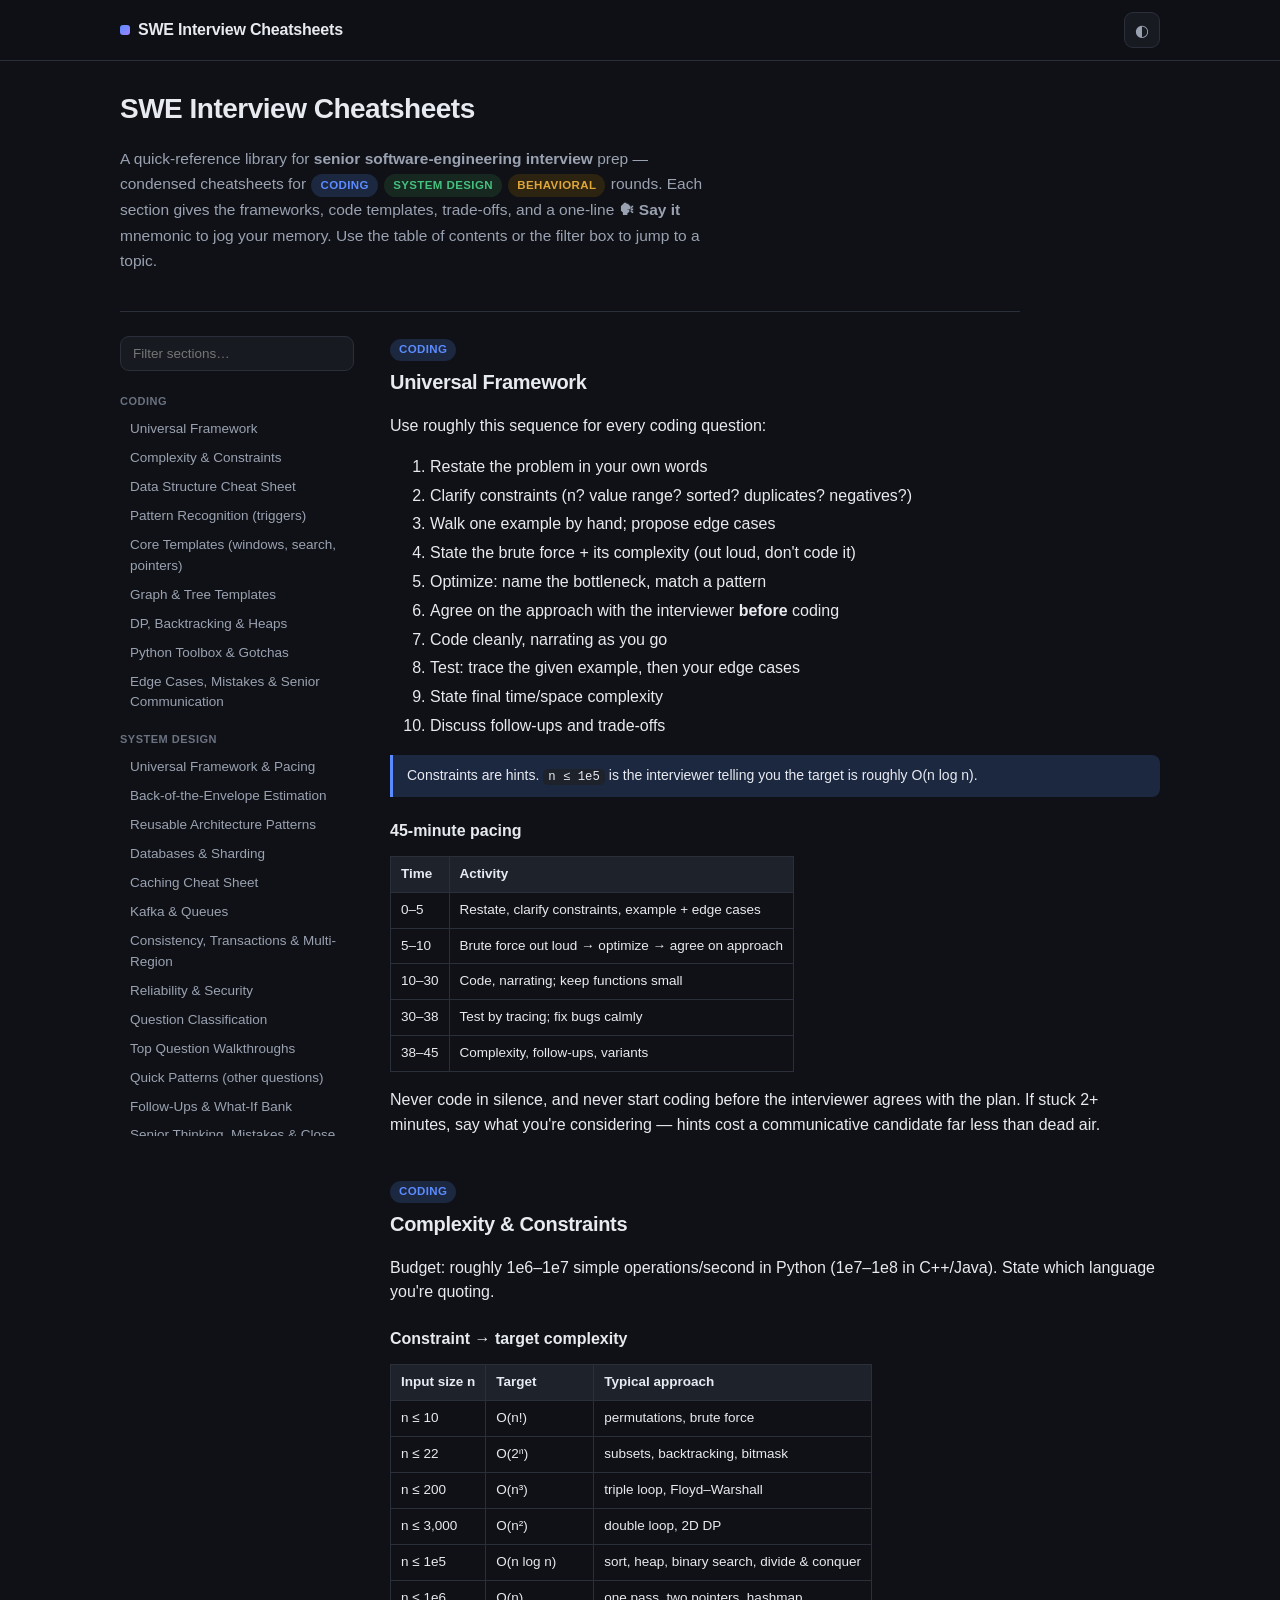
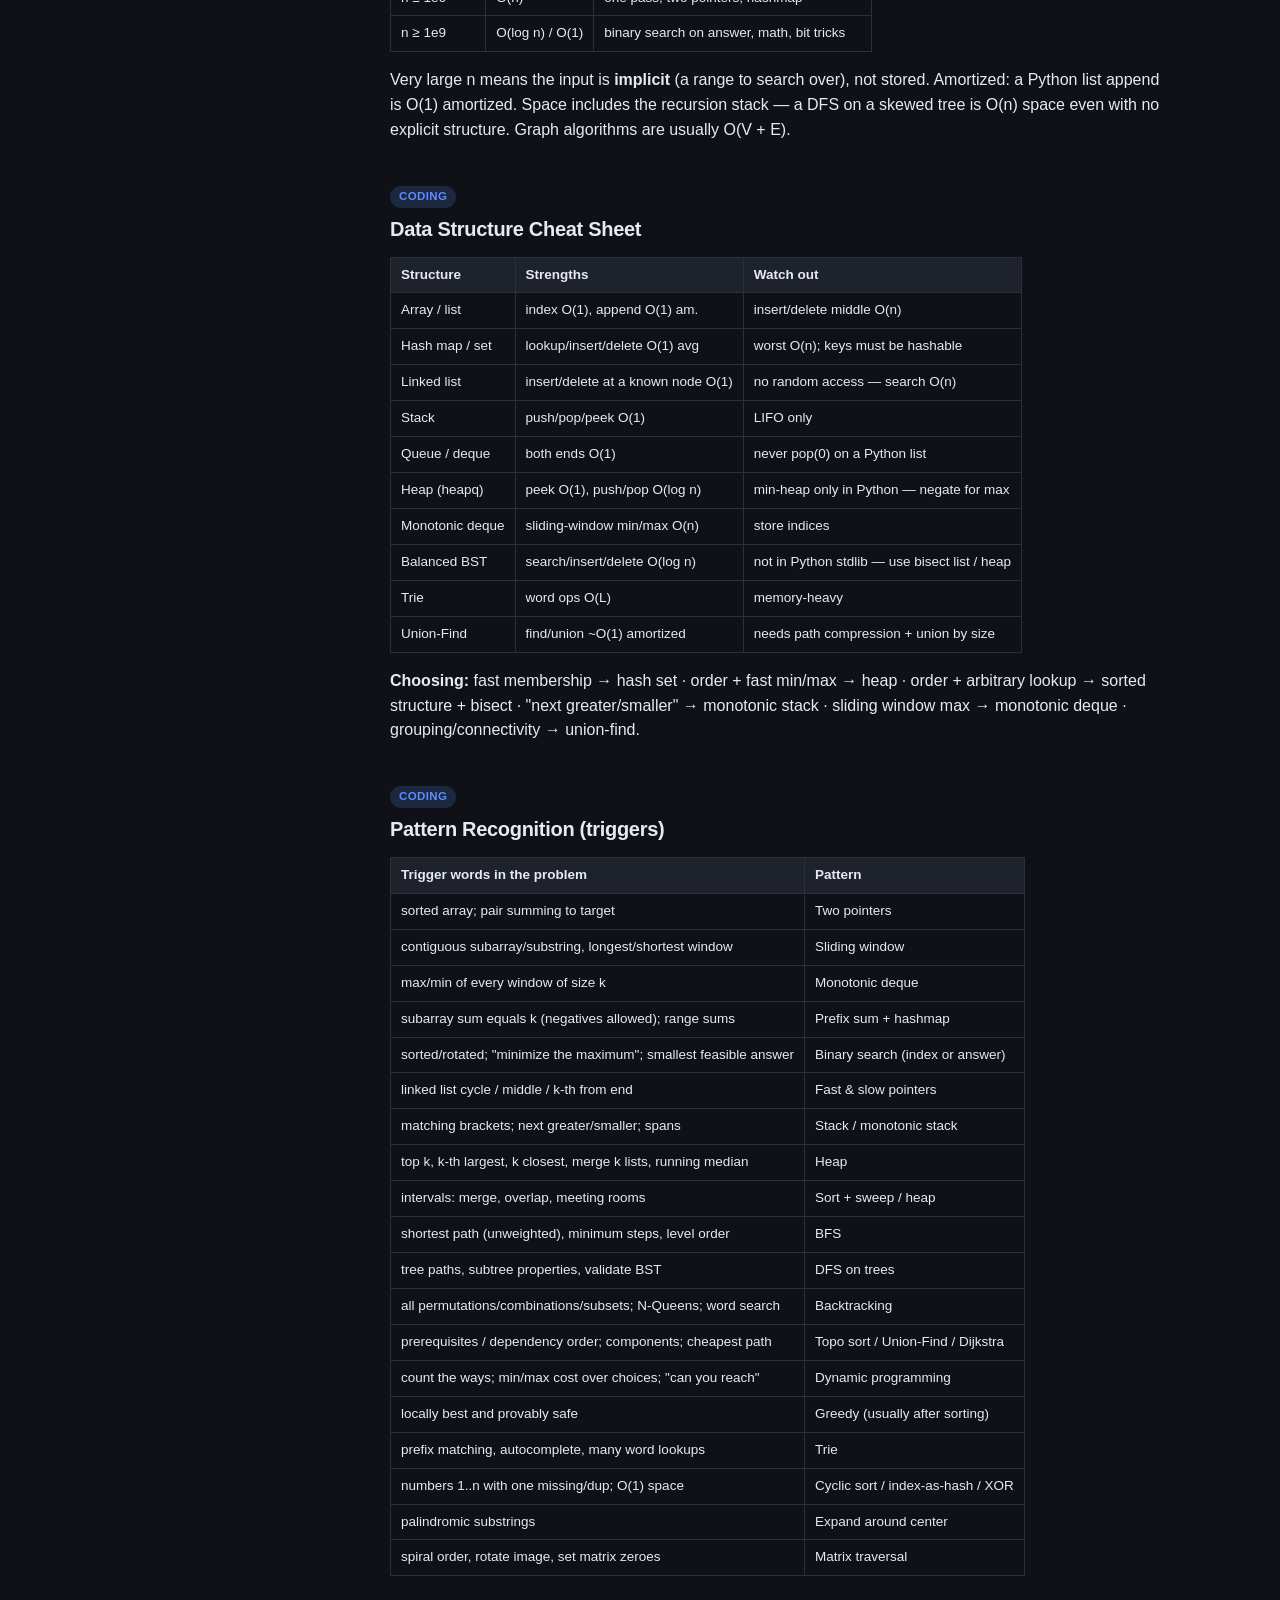
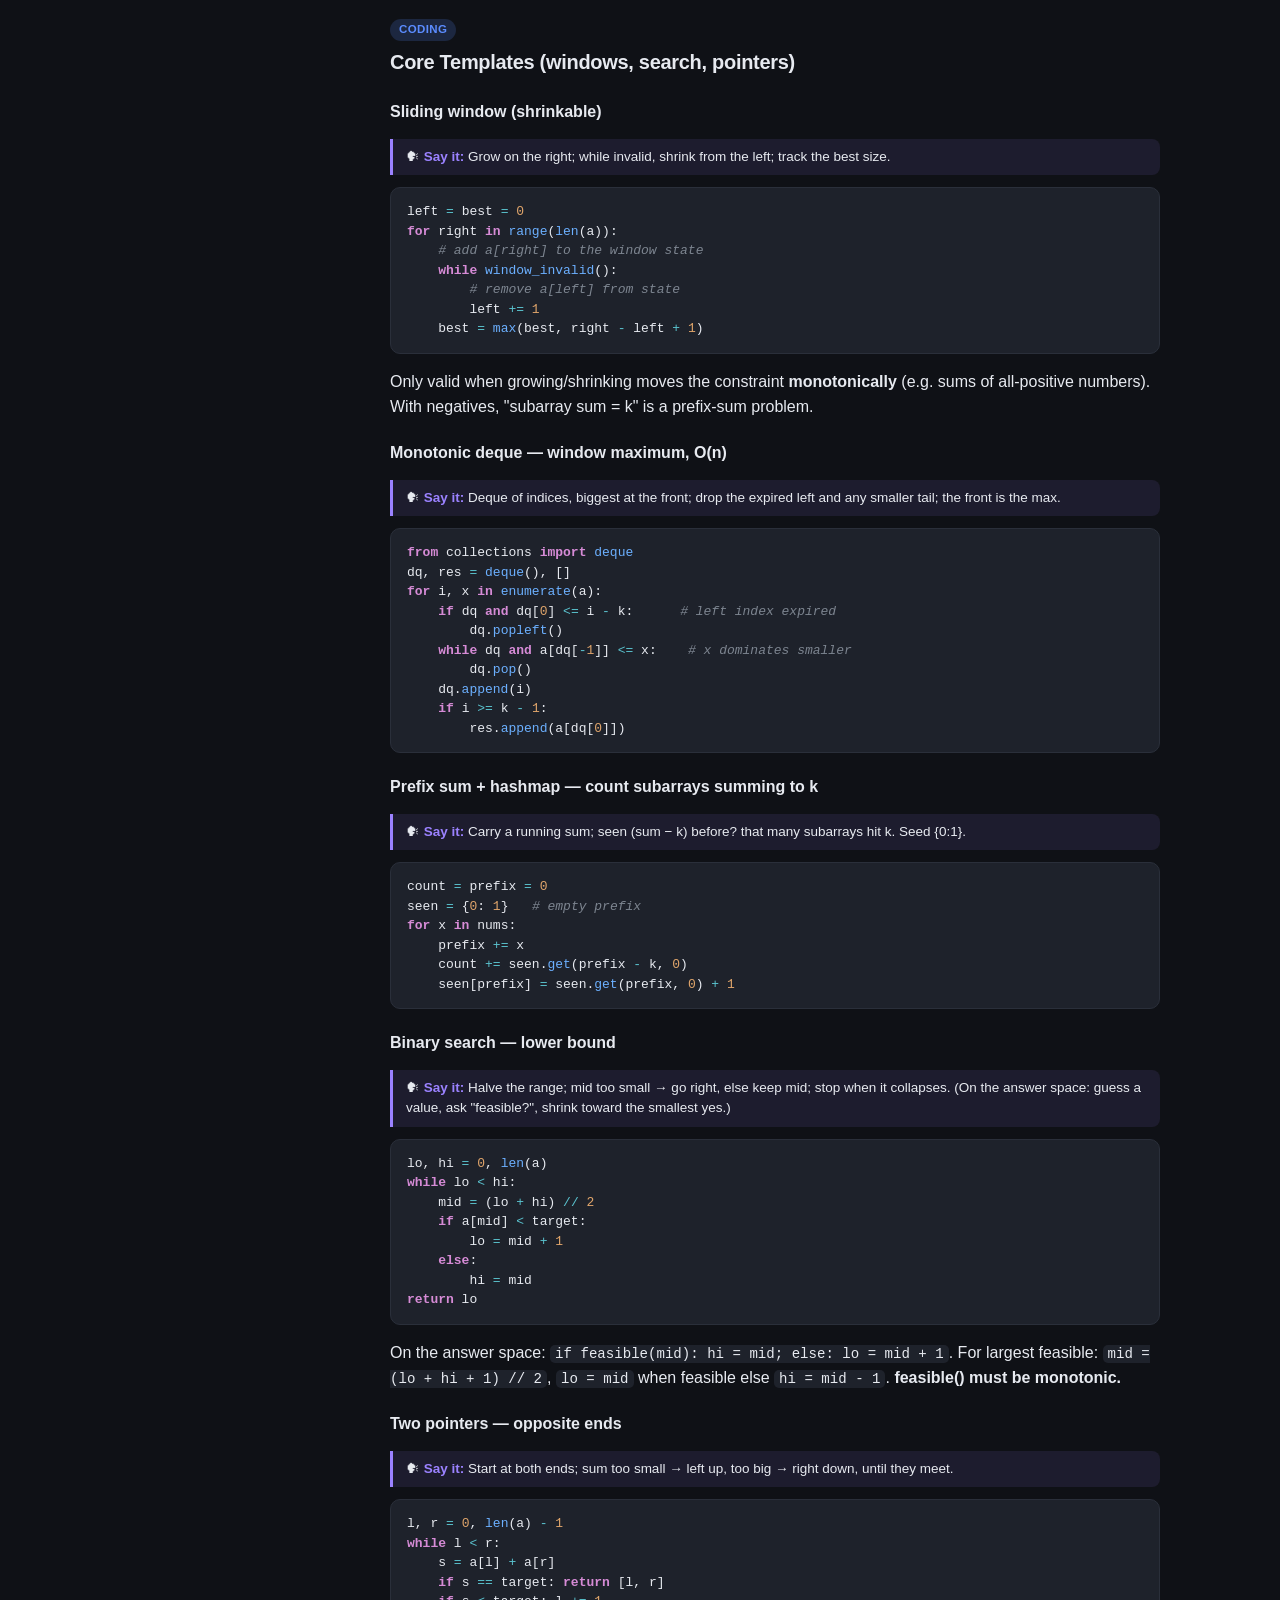
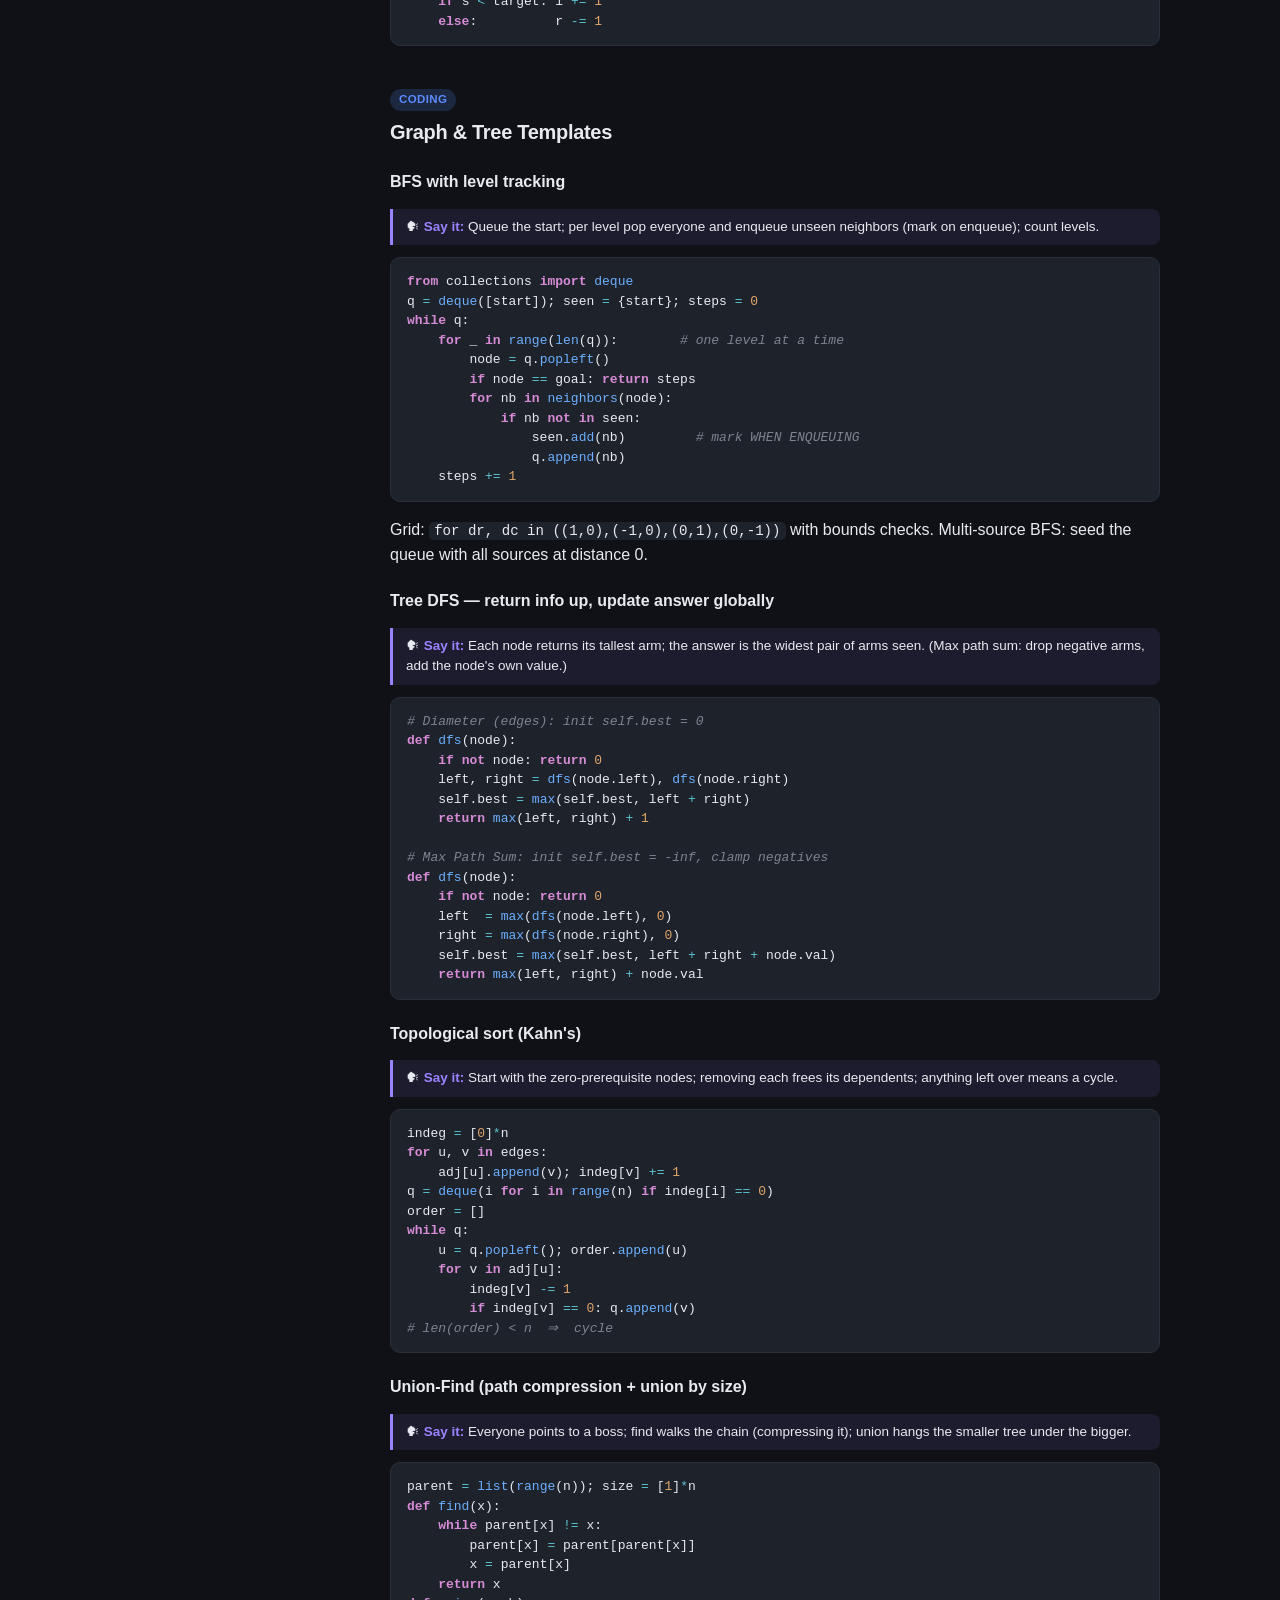
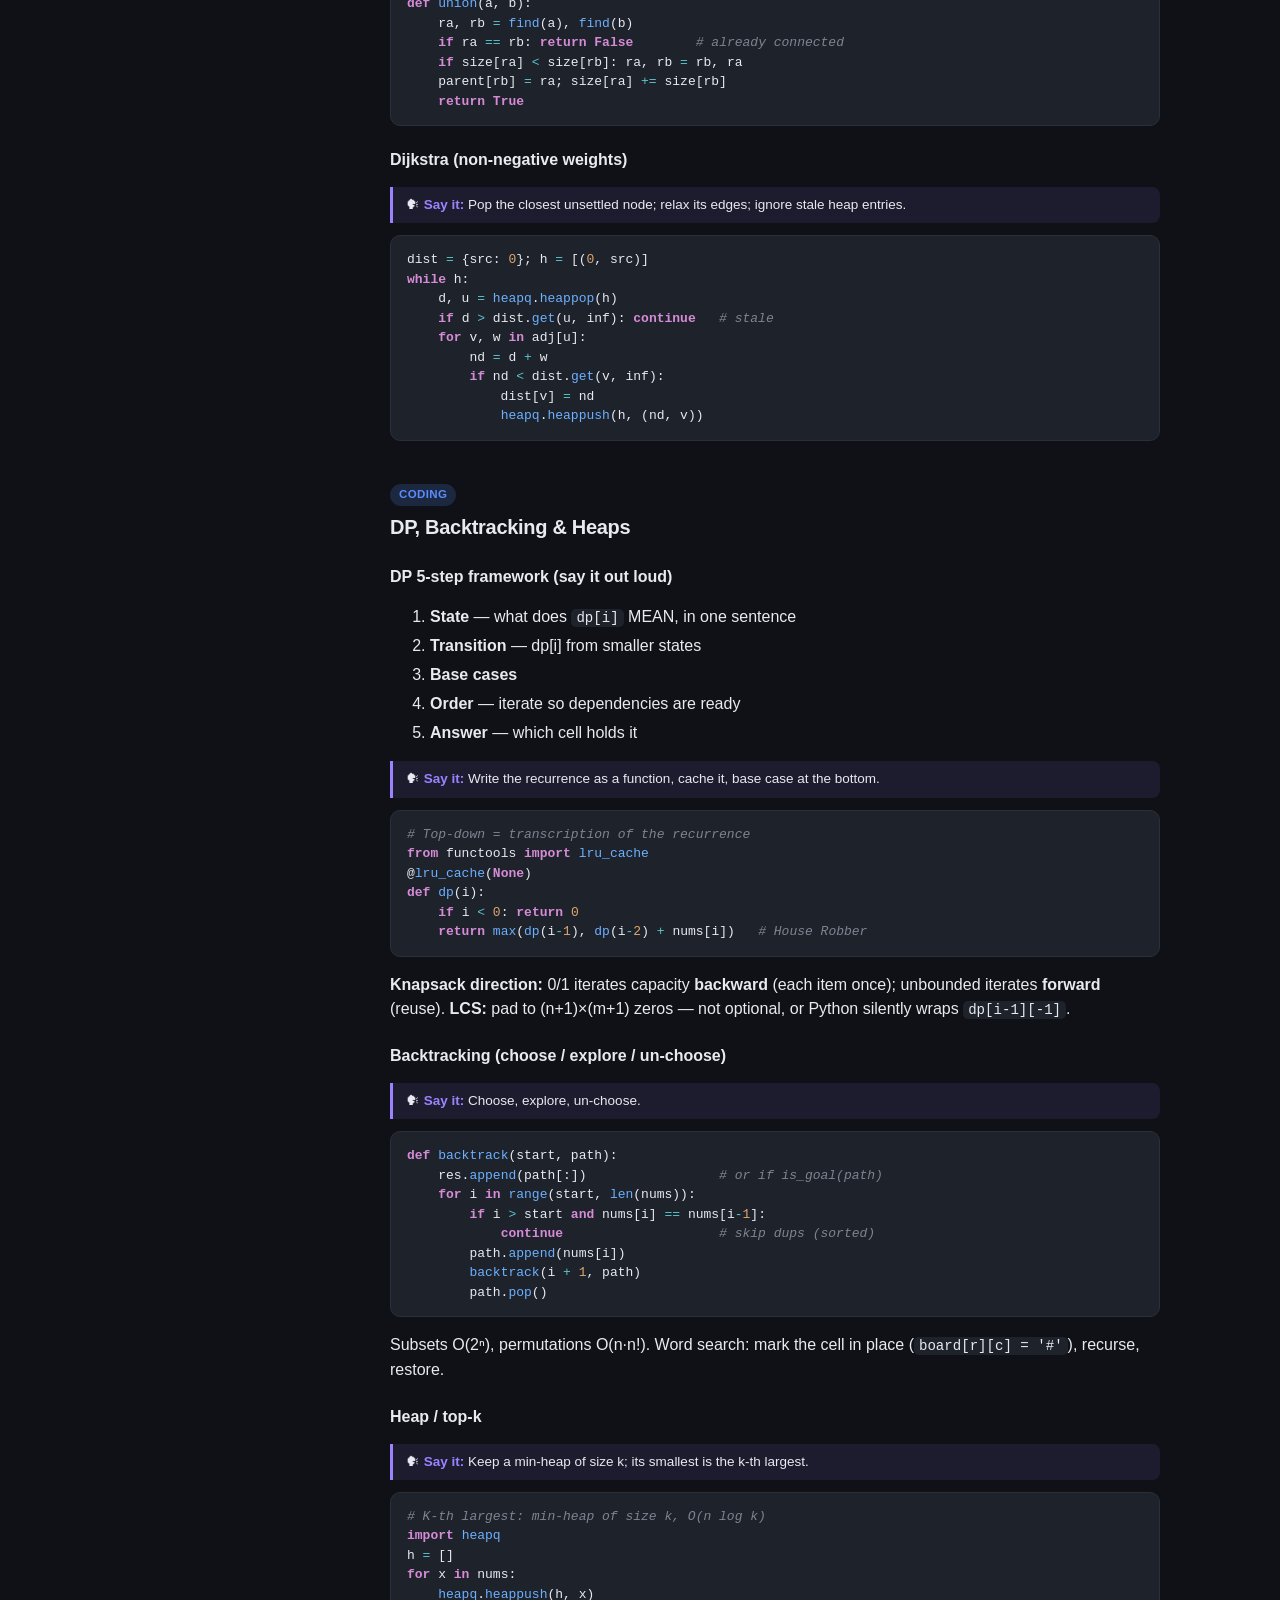
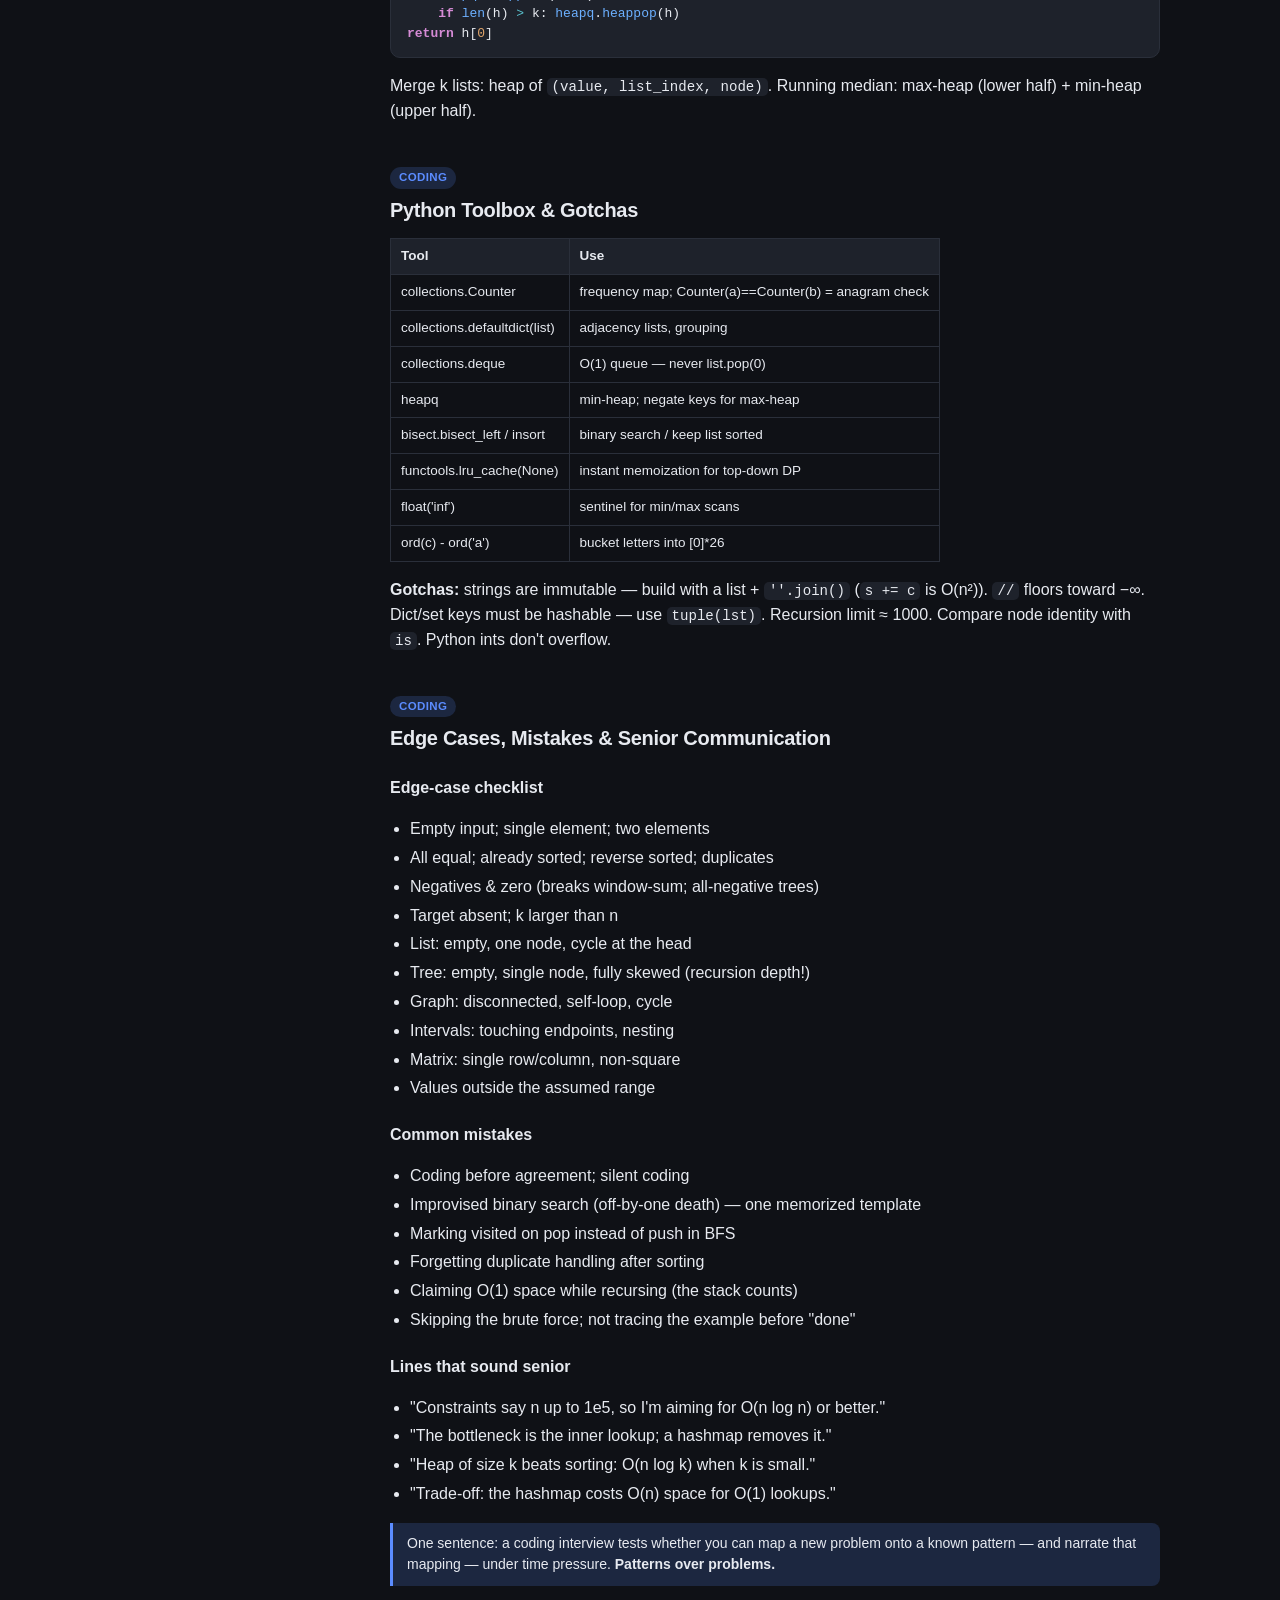
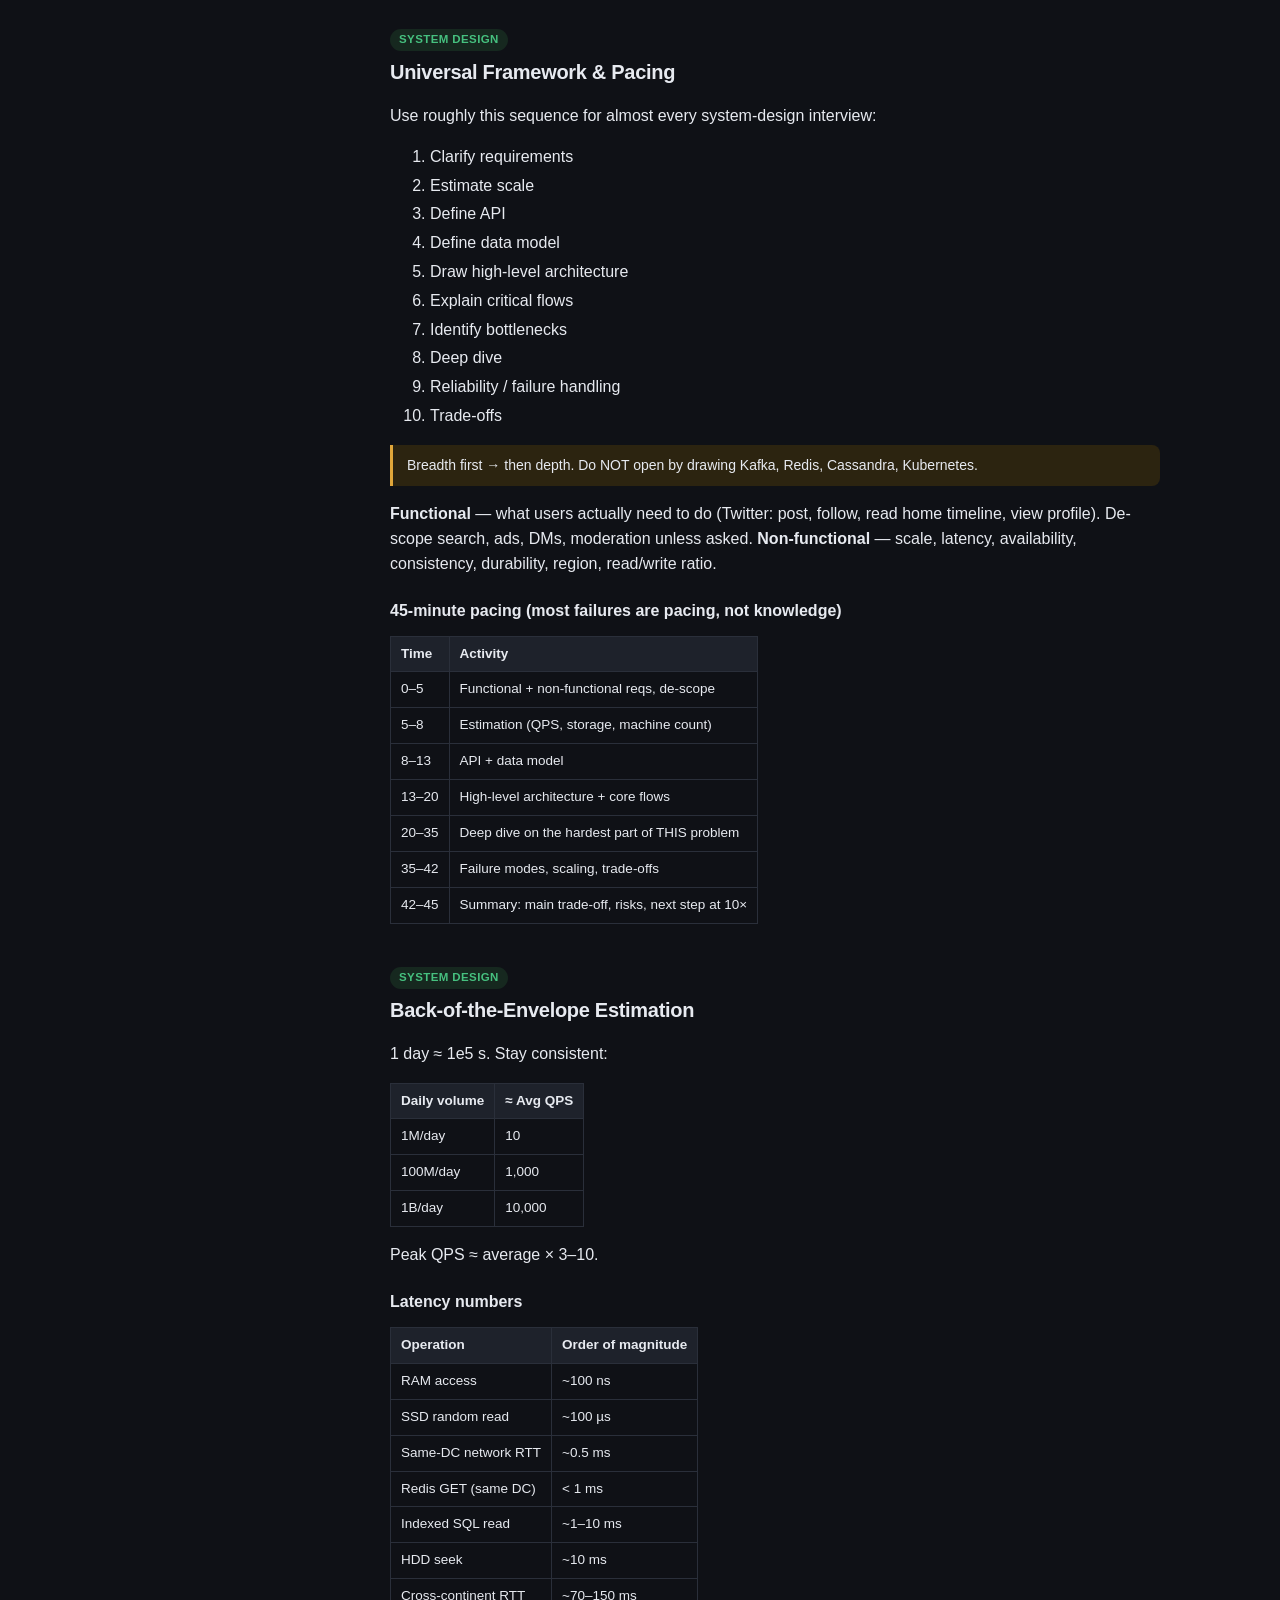
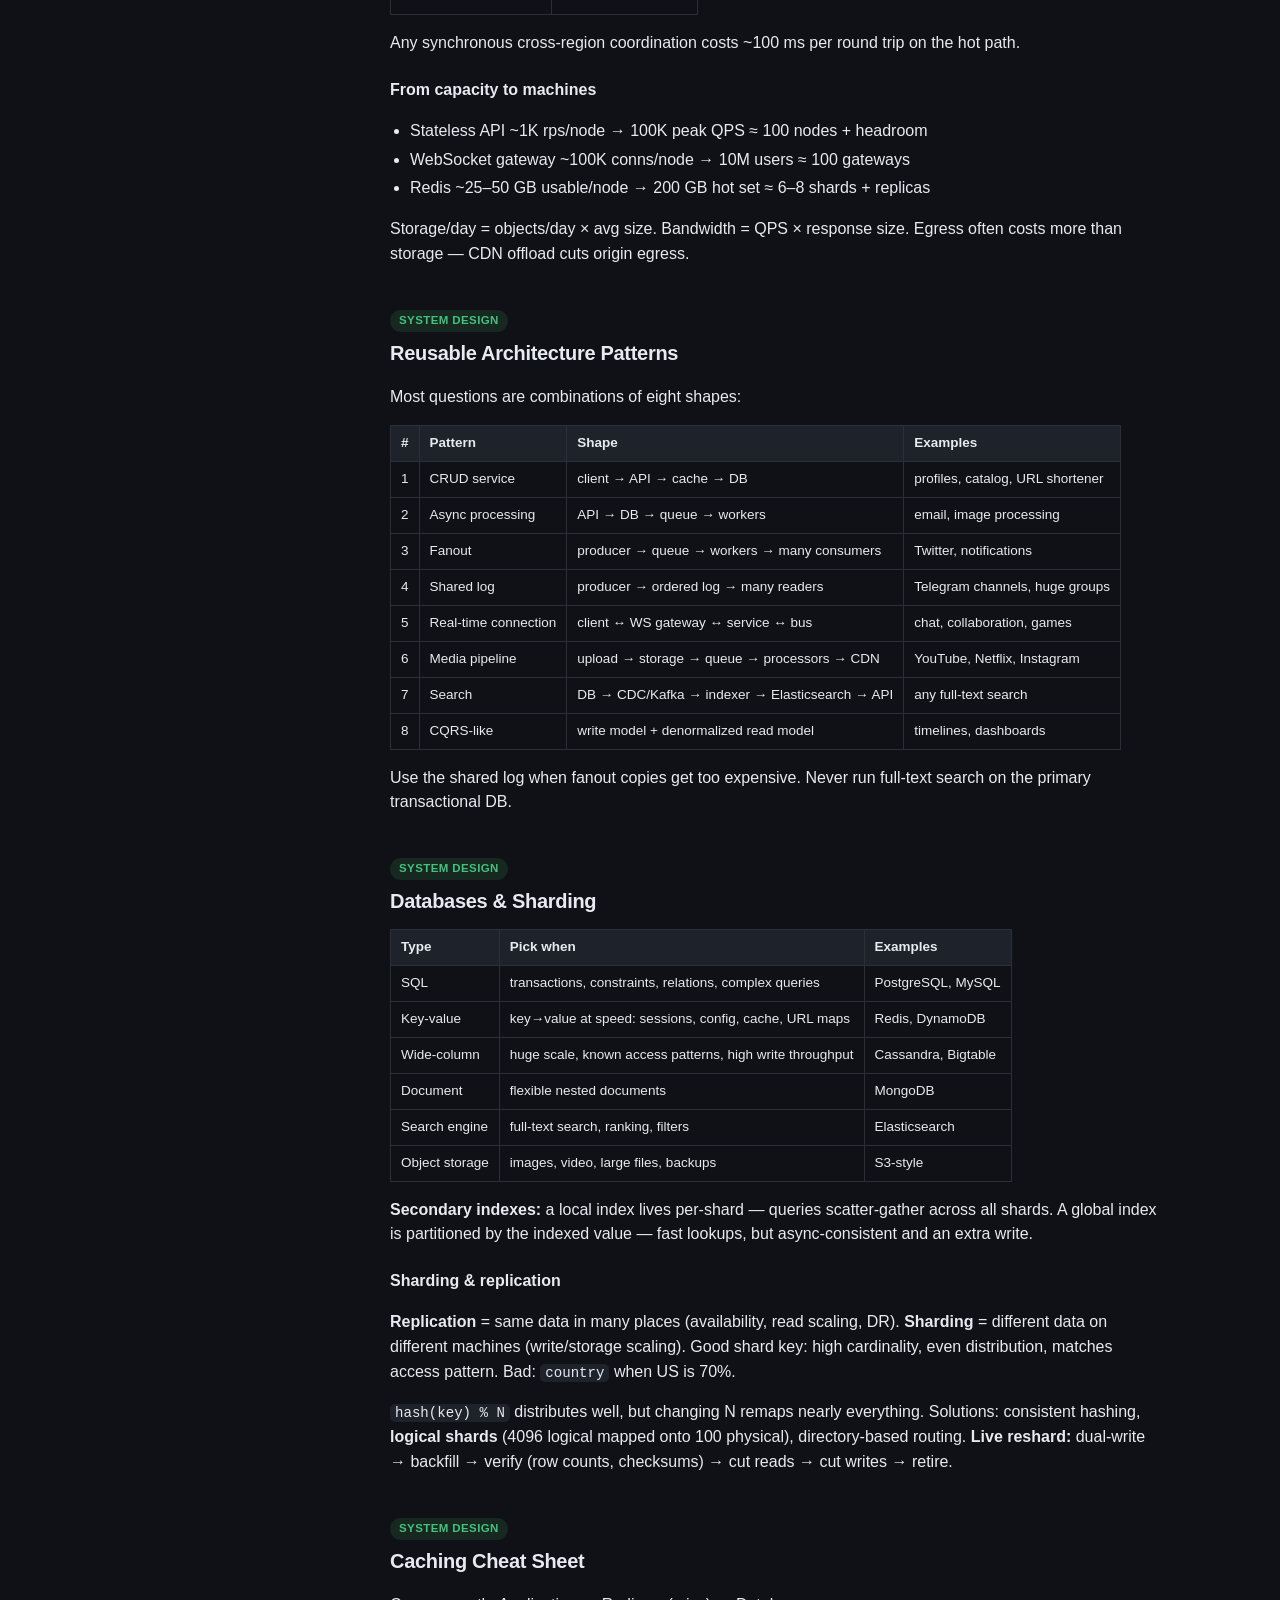
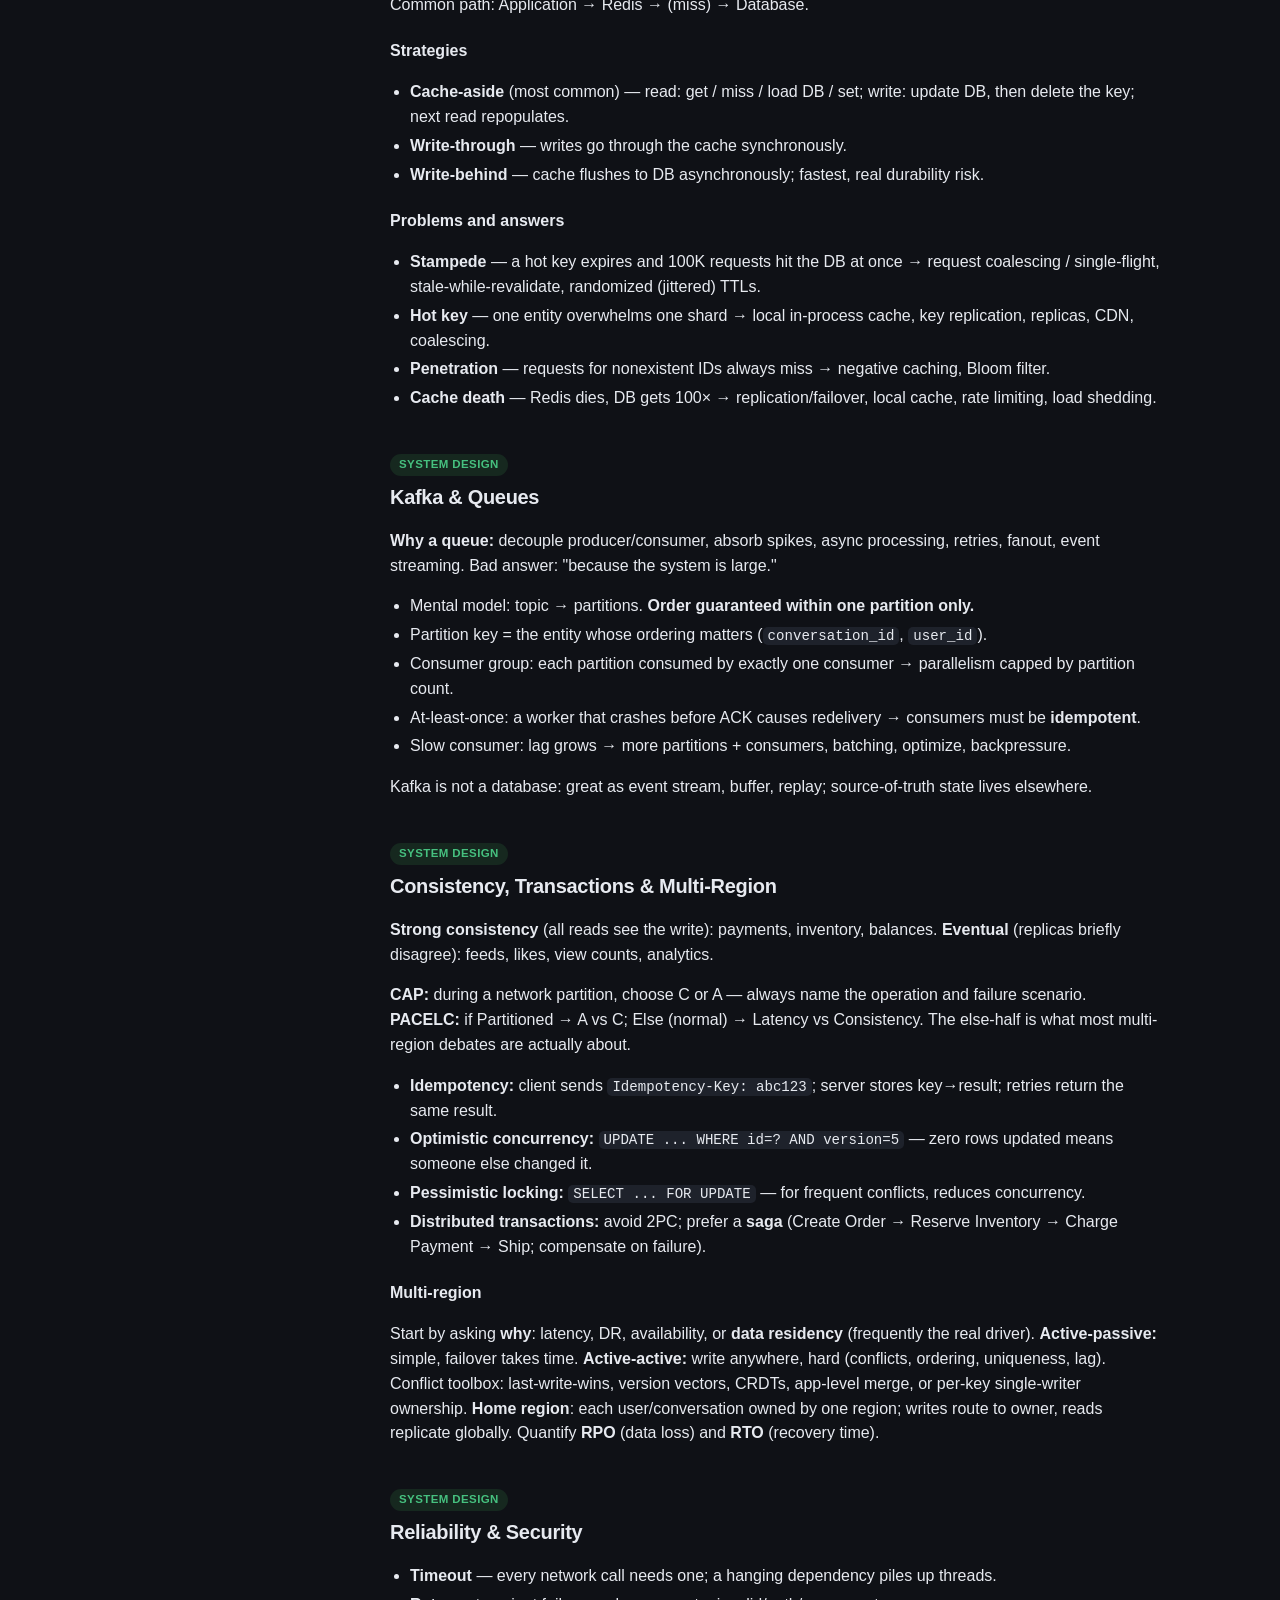
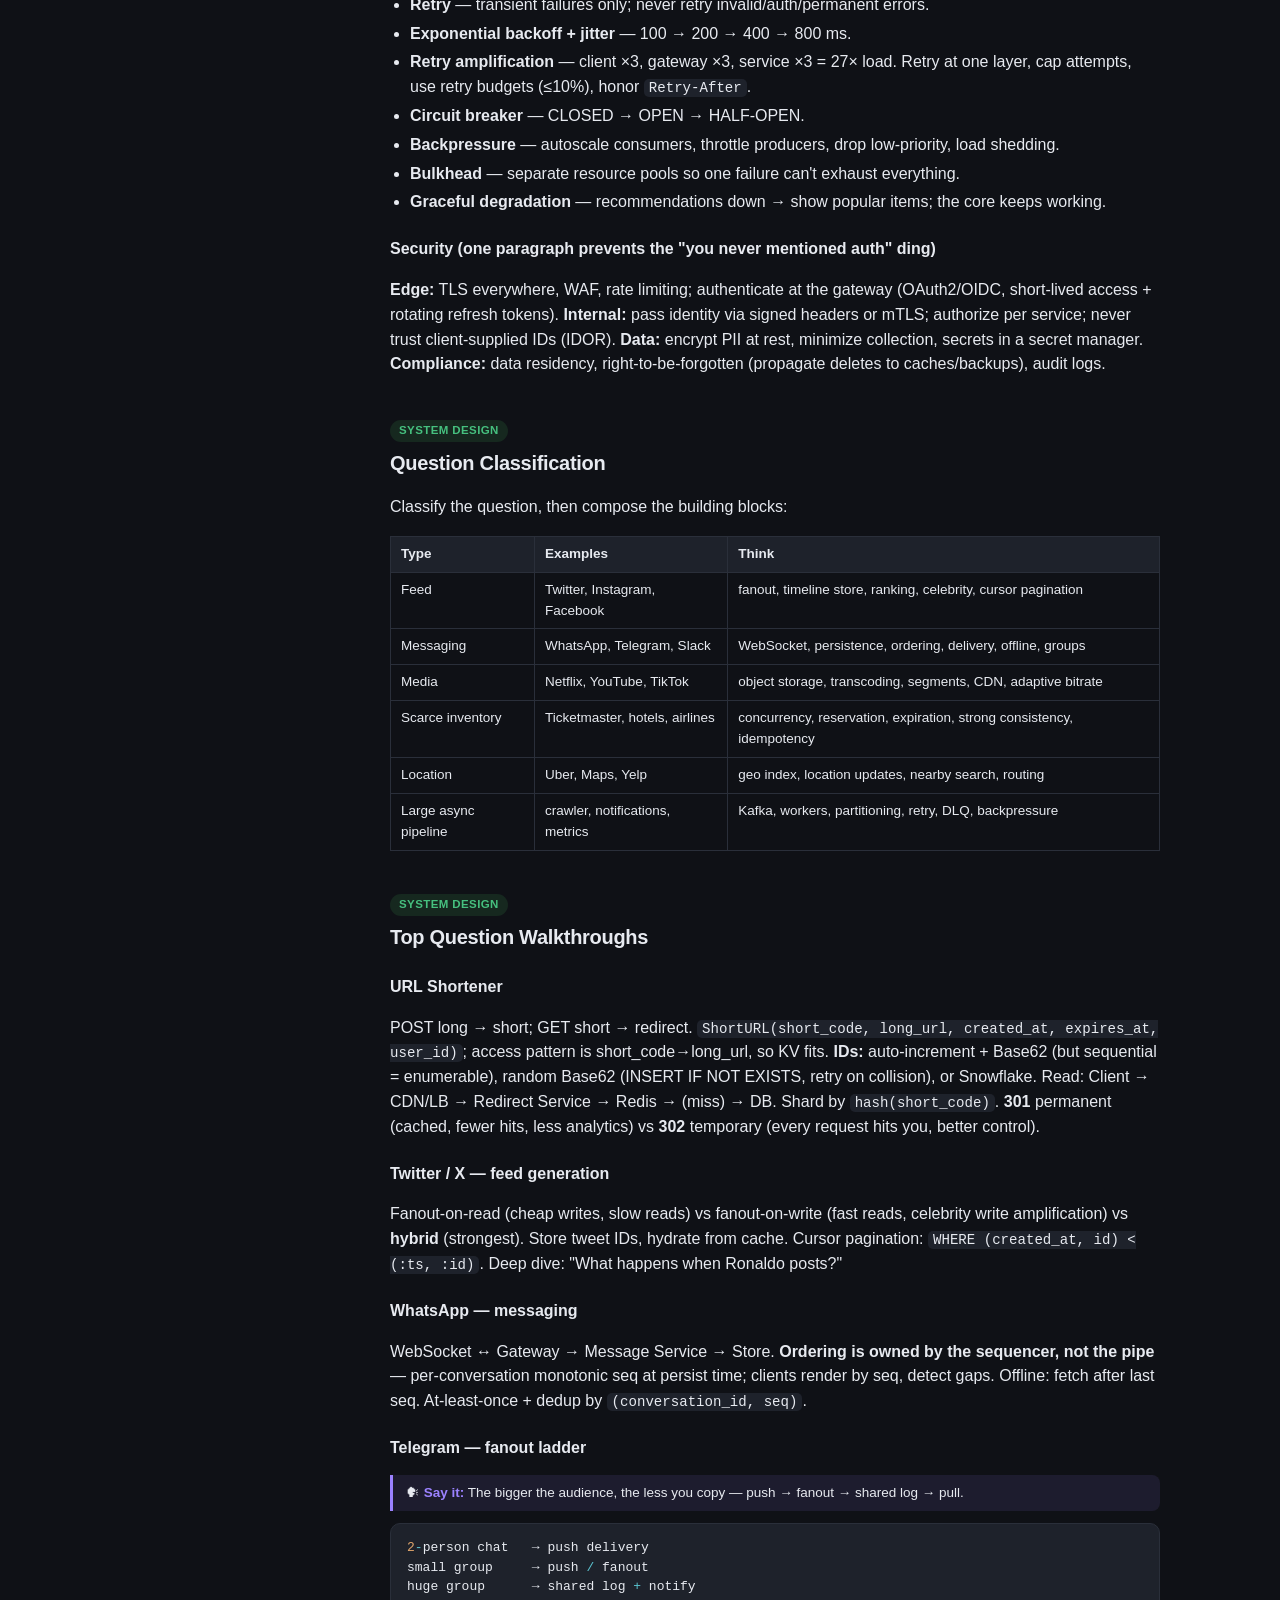
==== site/index.html @ d45bc651 "Add SWE interview cheatsheets site, README, and gitignore" ====
<!doctype html>
<html lang="en" data-theme="dark">
<head>
  <meta charset="utf-8">
  <meta name="viewport" content="width=device-width, initial-scale=1">
  <title>SWE Interview Cheatsheets</title>
  <link rel="stylesheet" href="css/styles.css">
</head>
<body>
  <header class="top">
    <div class="top-inner">
      <div class="brand"><span class="dot"></span> SWE Interview Cheatsheets</div>
      <div style="flex:1"></div>
      <button class="icon-btn" id="theme-toggle" title="Toggle theme">◐</button>
    </div>
  </header>
  <main class="app" id="view"></main>

  <!-- data -->
  <script src="data/reference.js"></script>
  <!-- logic -->
  <script src="js/highlight.js"></script>
  <script src="js/app.js"></script>
</body>
</html>
---- site/css/styles.css ----
/* ===== Interview Trainer — styles ===== */
:root {
  --bg: #f6f7f9;
  --surface: #ffffff;
  --surface-2: #f0f2f5;
  --border: #e2e5ea;
  --text: #1a1d23;
  --text-dim: #5b6270;
  --text-faint: #8a91a0;
  --accent: #3b6ef5;
  --accent-weak: #e6edff;
  --green: #1f9d55;
  --green-weak: #e3f5ec;
  --amber: #c47f00;
  --amber-weak: #fbf1dc;
  --red: #d64545;
  --red-weak: #fbe6e6;
  --purple: #7b5cff;
  --shadow: 0 1px 3px rgba(20,24,33,.08), 0 6px 20px rgba(20,24,33,.06);
  --radius: 14px;
  --mono: ui-monospace, "SF Mono", "JetBrains Mono", Menlo, Consolas, monospace;
  --sans: -apple-system, BlinkMacSystemFont, "Segoe UI", Inter, Roboto, sans-serif;
}
:root[data-theme="dark"] {
  --bg: #0f1116;
  --surface: #171a21;
  --surface-2: #1e222b;
  --border: #2a2f3a;
  --text: #e7eaf0;
  --text-dim: #9aa2b1;
  --text-faint: #6b7280;
  --accent: #5b8cff;
  --accent-weak: #1c2740;
  --green: #46c07f;
  --green-weak: #16281f;
  --amber: #e0a63a;
  --amber-weak: #2c2410;
  --red: #e56b6b;
  --red-weak: #2c1717;
  --purple: #9b82ff;
  --shadow: 0 1px 3px rgba(0,0,0,.3), 0 8px 24px rgba(0,0,0,.35);
}
* { box-sizing: border-box; }
html, body { margin: 0; padding: 0; }
body {
  font-family: var(--sans);
  background: var(--bg);
  color: var(--text);
  line-height: 1.55;
  -webkit-font-smoothing: antialiased;
}
a { color: var(--accent); text-decoration: none; }
a:hover { text-decoration: underline; }

/* ===== Layout ===== */
.app { max-width: 1080px; margin: 0 auto; padding: 0 20px 80px; }
header.top {
  position: sticky; top: 0; z-index: 20;
  background: color-mix(in srgb, var(--bg) 88%, transparent);
  backdrop-filter: blur(10px);
  border-bottom: 1px solid var(--border);
  margin-bottom: 26px;
}
.top-inner { max-width: 1080px; margin: 0 auto; padding: 12px 20px; display: flex; align-items: center; gap: 18px; }
.brand { font-weight: 700; font-size: 16px; letter-spacing: -.2px; display: flex; align-items: center; gap: 8px; white-space: nowrap; }
.brand .dot { width: 10px; height: 10px; border-radius: 3px; background: linear-gradient(135deg, var(--accent), var(--purple)); }
nav.tabs { display: flex; gap: 4px; flex: 1; flex-wrap: wrap; }
nav.tabs a {
  padding: 7px 13px; border-radius: 9px; color: var(--text-dim);
  font-size: 14px; font-weight: 500;
}
nav.tabs a:hover { background: var(--surface-2); text-decoration: none; color: var(--text); }
nav.tabs a.active { background: var(--accent-weak); color: var(--accent); }
.icon-btn {
  border: 1px solid var(--border); background: var(--surface); color: var(--text-dim);
  width: 36px; height: 36px; border-radius: 9px; cursor: pointer; font-size: 16px;
  display: inline-flex; align-items: center; justify-content: center;
}
.icon-btn:hover { color: var(--text); border-color: var(--text-faint); }

/* ===== Generic ===== */
h1 { font-size: 28px; letter-spacing: -.5px; margin: 6px 0 4px; }
h2 { font-size: 20px; letter-spacing: -.3px; margin: 34px 0 12px; }
h3 { font-size: 16px; margin: 22px 0 8px; }
.lead { color: var(--text-dim); font-size: 15.5px; max-width: 70ch; }
.muted { color: var(--text-dim); }
.faint { color: var(--text-faint); }
.pill {
  display: inline-block; font-size: 11.5px; font-weight: 600; padding: 2px 9px;
  border-radius: 20px; background: var(--surface-2); color: var(--text-dim);
  text-transform: uppercase; letter-spacing: .4px;
}
.pill.coding { background: var(--accent-weak); color: var(--accent); }
.pill.system-design { background: var(--green-weak); color: var(--green); }
.pill.behavioral { background: var(--amber-weak); color: var(--amber); }

.grid { display: grid; gap: 16px; }
.grid.cols-3 { grid-template-columns: repeat(3, 1fr); }
.grid.cols-2 { grid-template-columns: repeat(2, 1fr); }
@media (max-width: 780px) { .grid.cols-3, .grid.cols-2 { grid-template-columns: 1fr; } }

.card {
  background: var(--surface); border: 1px solid var(--border);
  border-radius: var(--radius); padding: 20px; box-shadow: var(--shadow);
}
.card.click { cursor: pointer; transition: transform .12s ease, border-color .12s ease; }
.card.click:hover { transform: translateY(-2px); border-color: var(--text-faint); }

button.btn {
  font-family: inherit; font-size: 14.5px; font-weight: 600; cursor: pointer;
  border: 1px solid var(--border); background: var(--surface); color: var(--text);
  padding: 10px 18px; border-radius: 10px;
}
button.btn:hover { border-color: var(--text-faint); }
button.btn.primary { background: var(--accent); border-color: var(--accent); color: #fff; }
button.btn.primary:hover { filter: brightness(1.05); }
button.btn:disabled { opacity: .5; cursor: default; }
.btn-row { display: flex; gap: 10px; flex-wrap: wrap; }

/* ===== Home ===== */
.hero { padding: 14px 0 6px; }
.deck-tile { display: flex; flex-direction: column; gap: 10px; }
.deck-tile .count { font-size: 32px; font-weight: 700; letter-spacing: -1px; }
.deck-tile .sub { font-size: 13px; color: var(--text-dim); }
.progress-bar { height: 7px; border-radius: 6px; background: var(--surface-2); overflow: hidden; }
.progress-bar > span { display: block; height: 100%; background: linear-gradient(90deg, var(--green), #4bd694); }
.stat-row { display: flex; gap: 26px; flex-wrap: wrap; margin-top: 4px; }
.stat { display: flex; flex-direction: column; }
.stat b { font-size: 22px; letter-spacing: -.5px; }
.stat span { font-size: 12px; color: var(--text-dim); text-transform: uppercase; letter-spacing: .4px; }

/* ===== Reference ===== */
.ref-intro { margin: 6px 0 24px; padding-bottom: 22px; border-bottom: 1px solid var(--border); max-width: 900px; }
.ref-intro h1 { margin: 0 0 8px; }
.ref-intro .lead { line-height: 1.65; }
.ref-intro .pill { vertical-align: middle; margin: 0 1px; }
.ref-layout { display: grid; grid-template-columns: 240px 1fr; gap: 30px; align-items: start; }
@media (max-width: 860px) { .ref-layout { grid-template-columns: 1fr; } .ref-toc { position: static !important; max-height: none !important; } }
.ref-toc {
  position: sticky; top: 78px; max-height: calc(100vh - 100px); overflow-y: auto;
  font-size: 13.5px; padding-right: 6px;
}
.ref-toc .deck-group { margin-bottom: 14px; }
.ref-toc .deck-group > div { font-weight: 700; font-size: 11px; text-transform: uppercase; letter-spacing: .5px; color: var(--text-faint); margin: 8px 0 5px; }
.ref-toc a { display: block; padding: 4px 10px; border-radius: 7px; color: var(--text-dim); }
.ref-toc a:hover { background: var(--surface-2); text-decoration: none; }
.ref-toc a.active { background: var(--accent-weak); color: var(--accent); font-weight: 600; }
.ref-search { width: 100%; padding: 9px 12px; border-radius: 9px; border: 1px solid var(--border); background: var(--surface); color: var(--text); font-size: 13.5px; margin-bottom: 14px; font-family: inherit; }
.ref-content { min-width: 0; }
.ref-section { margin-bottom: 40px; scroll-margin-top: 80px; }
.ref-content p { color: var(--text); }
.ref-content ul { padding-left: 20px; }
.ref-content li { margin: 4px 0; }
.ref-content code:not(pre code) { font-family: var(--mono); font-size: .88em; background: var(--surface-2); padding: 1px 5px; border-radius: 5px; }
.ref-content table { border-collapse: collapse; width: 100%; font-size: 13.5px; margin: 12px 0; display: block; overflow-x: auto; }
.ref-content th, .ref-content td { border: 1px solid var(--border); padding: 7px 10px; text-align: left; vertical-align: top; }
.ref-content th { background: var(--surface-2); font-weight: 600; }
pre {
  background: var(--surface-2); border: 1px solid var(--border); border-radius: 10px;
  padding: 14px 16px; overflow-x: auto; font-family: var(--mono); font-size: 13px;
  line-height: 1.5; margin: 12px 0;
}
pre code { font-family: var(--mono); }
/* syntax highlighting tokens (light defaults) */
.tok-kw  { color: #a626a4; font-weight: 600; }
.tok-str { color: #3f8f3f; }
.tok-num { color: #b76b01; }
.tok-com { color: #9aa1ac; font-style: italic; }
.tok-fn  { color: #3b6ef5; }
.tok-op  { color: #0184bc; }
:root[data-theme="dark"] .tok-kw  { color: #d68bd6; }
:root[data-theme="dark"] .tok-str { color: #8ec07c; }
:root[data-theme="dark"] .tok-num { color: #e0a56b; }
:root[data-theme="dark"] .tok-com { color: #7d8590; }
:root[data-theme="dark"] .tok-fn  { color: #6cb0ff; }
:root[data-theme="dark"] .tok-op  { color: #5bc4d0; }
.callout { border-left: 3px solid var(--accent); background: var(--accent-weak); padding: 10px 14px; border-radius: 0 8px 8px 0; margin: 14px 0; font-size: 14px; }
.callout.warn { border-color: var(--amber); background: var(--amber-weak); }
.mnemonic {
  border-left: 3px solid var(--purple);
  background: color-mix(in srgb, var(--purple) 10%, transparent);
  padding: 8px 13px; border-radius: 0 8px 8px 0; margin: 14px 0 6px;
  font-size: 13.5px; line-height: 1.5;
}
.mnemonic b { color: var(--purple); }

/* ===== Flashcards ===== */
.study-wrap { max-width: 680px; margin: 0 auto; }
.study-head { display: flex; justify-content: space-between; align-items: center; margin-bottom: 18px; }
.flash {
  background: var(--surface); border: 1px solid var(--border); border-radius: 18px;
  box-shadow: var(--shadow); padding: 34px 30px; min-height: 300px;
  display: flex; flex-direction: column;
}
.flash .topic { font-size: 12px; color: var(--text-faint); text-transform: uppercase; letter-spacing: .5px; margin-bottom: 14px; }
.flash .front { font-size: 20px; font-weight: 600; letter-spacing: -.2px; }
.flash .divider { border: none; border-top: 1px dashed var(--border); margin: 20px 0; }
.flash .back { font-size: 15px; color: var(--text); }
.flash .back p:first-child { margin-top: 0; }
.flash .back ul { padding-left: 20px; }
.flash .back code:not(pre code) { font-family: var(--mono); font-size: .88em; background: var(--surface-2); padding: 1px 5px; border-radius: 5px; }
.rate-row { display: grid; grid-template-columns: repeat(4, 1fr); gap: 10px; margin-top: 20px; }
.rate {
  padding: 12px 6px; border-radius: 11px; border: 1px solid var(--border); cursor: pointer;
  font-weight: 600; font-size: 14px; text-align: center; background: var(--surface); font-family: inherit; color: var(--text);
}
.rate small { display: block; font-weight: 400; font-size: 11px; color: var(--text-faint); margin-top: 2px; }
.rate.again:hover { border-color: var(--red); background: var(--red-weak); }
.rate.hard:hover { border-color: var(--amber); background: var(--amber-weak); }
.rate.good:hover { border-color: var(--accent); background: var(--accent-weak); }
.rate.easy:hover { border-color: var(--green); background: var(--green-weak); }
.study-progress { height: 5px; border-radius: 4px; background: var(--surface-2); overflow: hidden; margin-bottom: 18px; }
.study-progress > span { display: block; height: 100%; background: var(--accent); transition: width .2s; }

/* ===== Quiz ===== */
.quiz-wrap { max-width: 680px; margin: 0 auto; }
.choice {
  display: block; width: 100%; text-align: left; padding: 14px 16px; margin: 9px 0;
  border: 1px solid var(--border); border-radius: 11px; background: var(--surface);
  cursor: pointer; font-size: 15px; font-family: inherit; color: var(--text); transition: border-color .1s;
}
.choice:hover:not(:disabled) { border-color: var(--text-faint); }
.choice.correct { border-color: var(--green); background: var(--green-weak); }
.choice.wrong { border-color: var(--red); background: var(--red-weak); }
.choice .key { font-family: var(--mono); font-weight: 700; margin-right: 10px; color: var(--text-faint); }
.explain { margin-top: 16px; padding: 12px 16px; border-radius: 10px; background: var(--surface-2); font-size: 14px; }

/* ===== misc ===== */
.empty { text-align: center; padding: 60px 20px; color: var(--text-dim); }
.empty .big { font-size: 40px; margin-bottom: 10px; }
.chips { display: flex; gap: 8px; flex-wrap: wrap; margin: 14px 0; }
.chip {
  padding: 6px 13px; border-radius: 20px; border: 1px solid var(--border);
  background: var(--surface); cursor: pointer; font-size: 13.5px; font-family: inherit; color: var(--text-dim);
}
.chip.on { background: var(--accent); border-color: var(--accent); color: #fff; }
.kbd { font-family: var(--mono); font-size: 11px; border: 1px solid var(--border); border-bottom-width: 2px; border-radius: 5px; padding: 1px 6px; color: var(--text-dim); }
footer.foot { text-align: center; color: var(--text-faint); font-size: 12.5px; margin-top: 50px; }
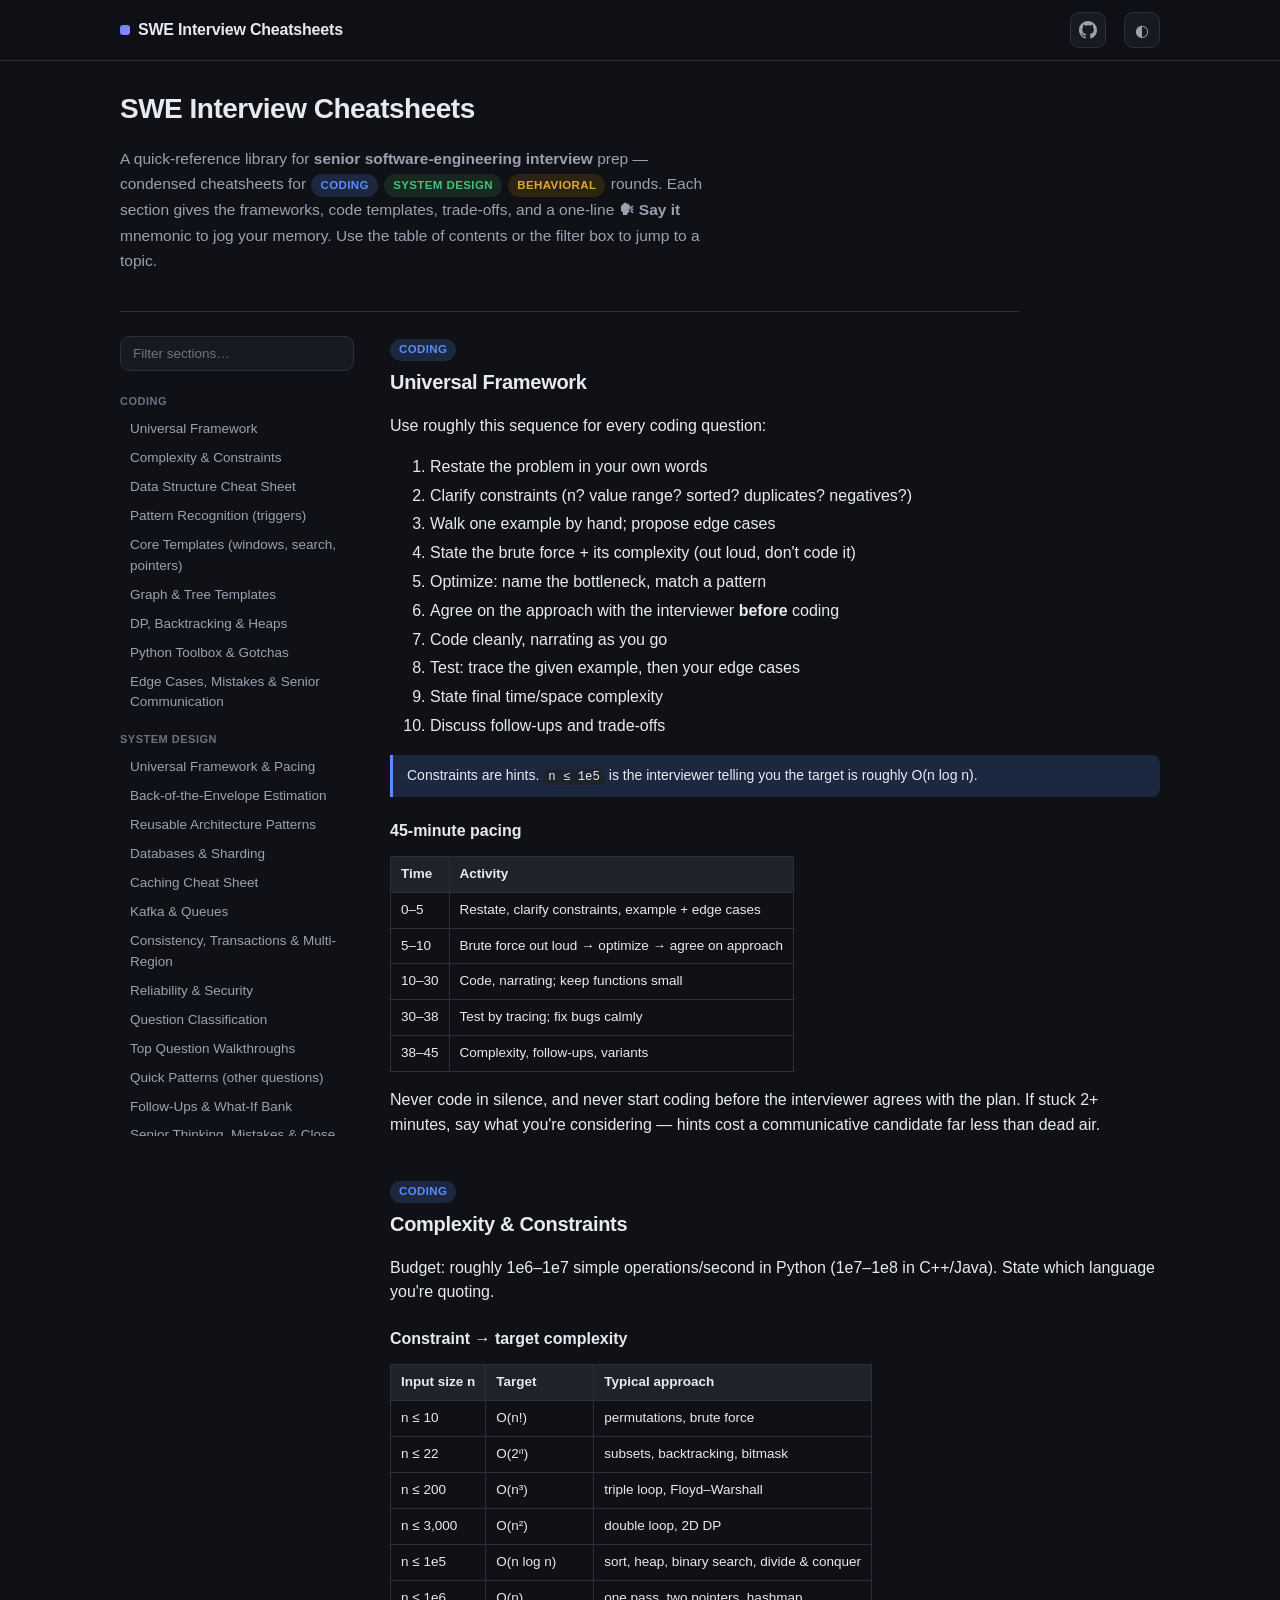
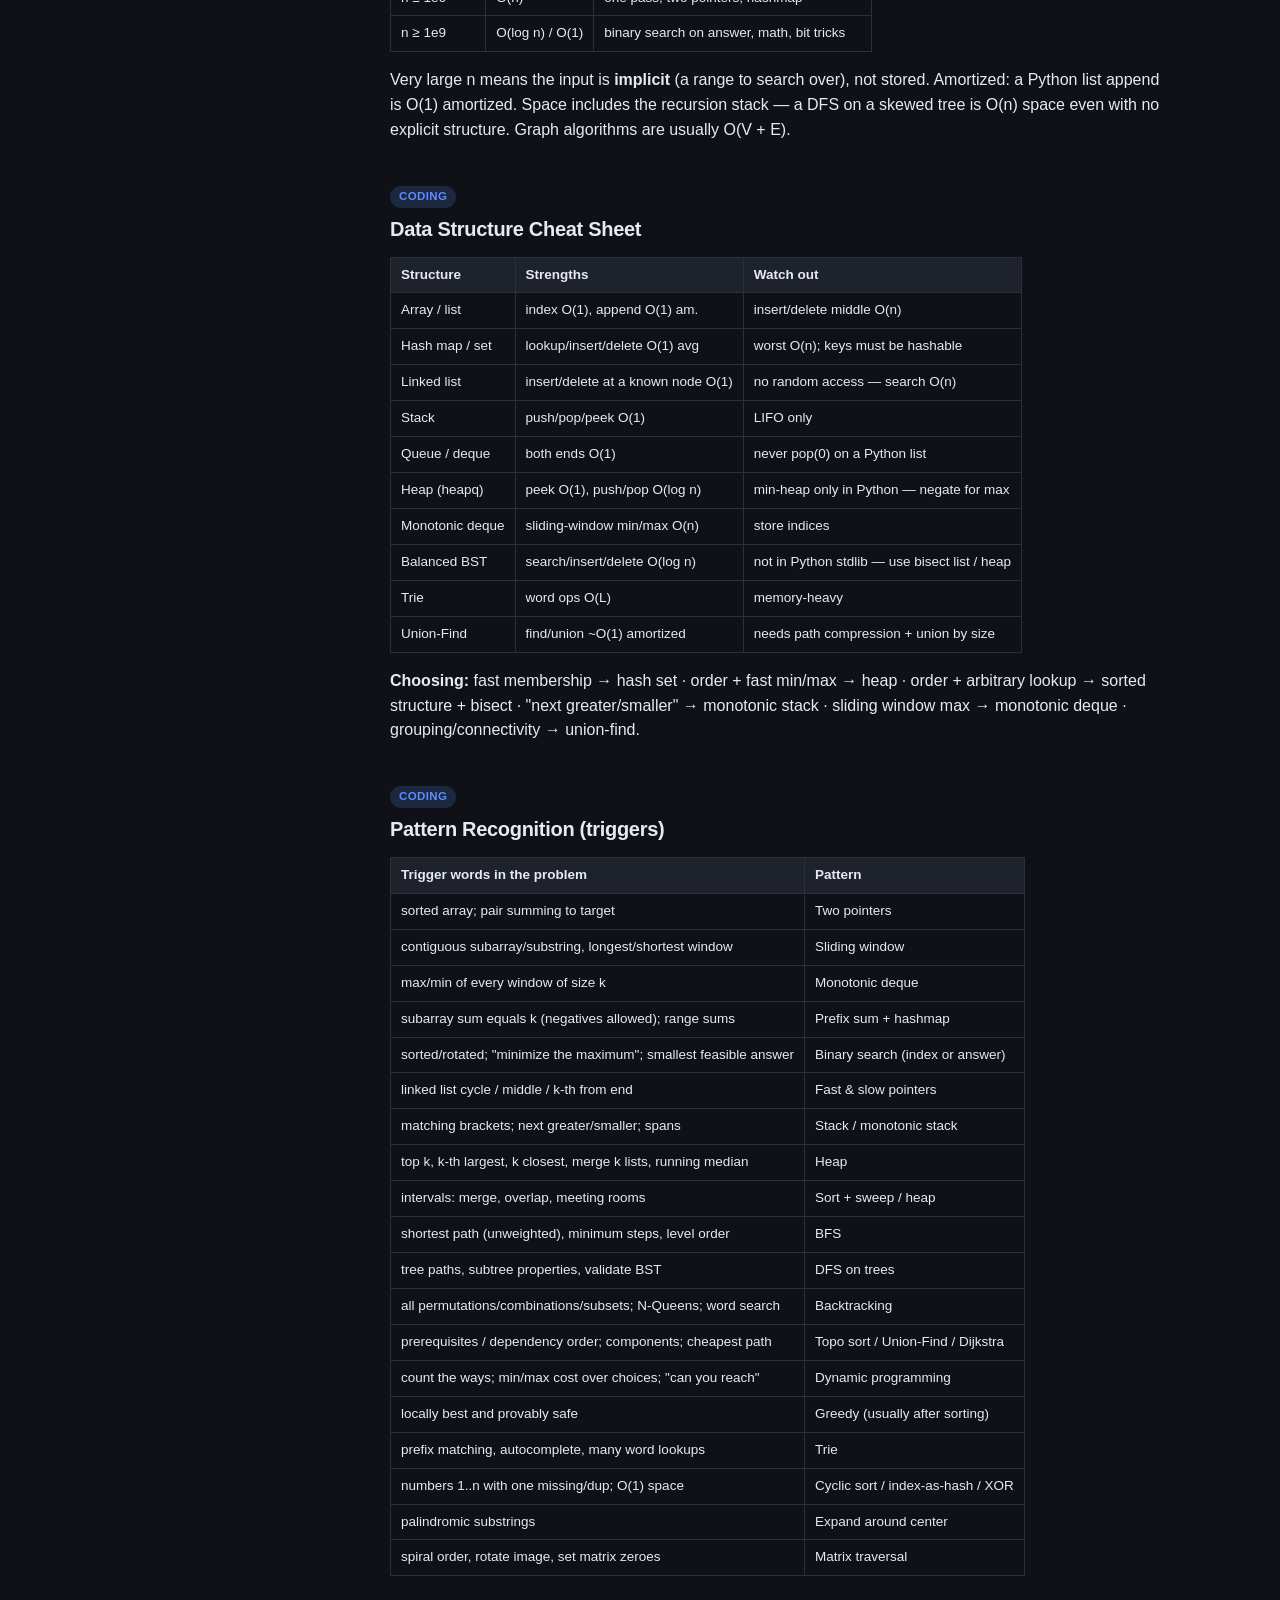
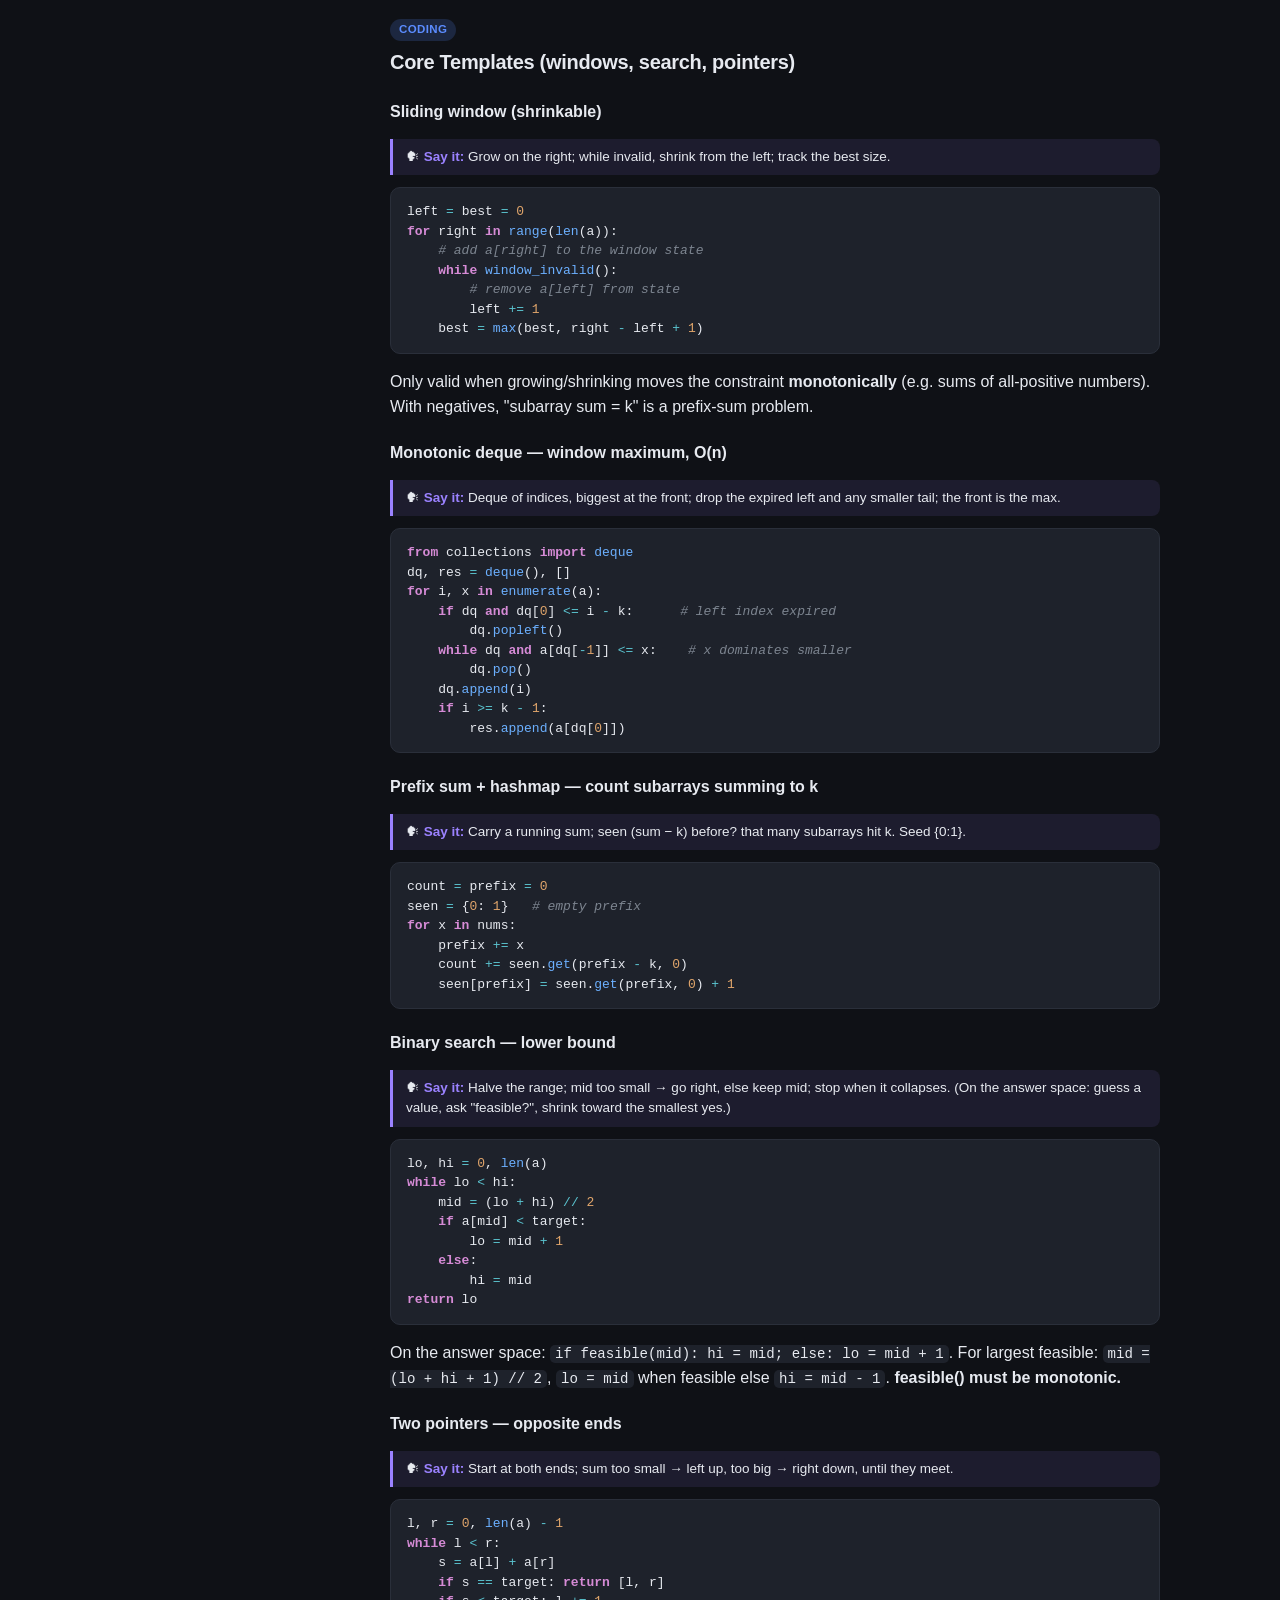
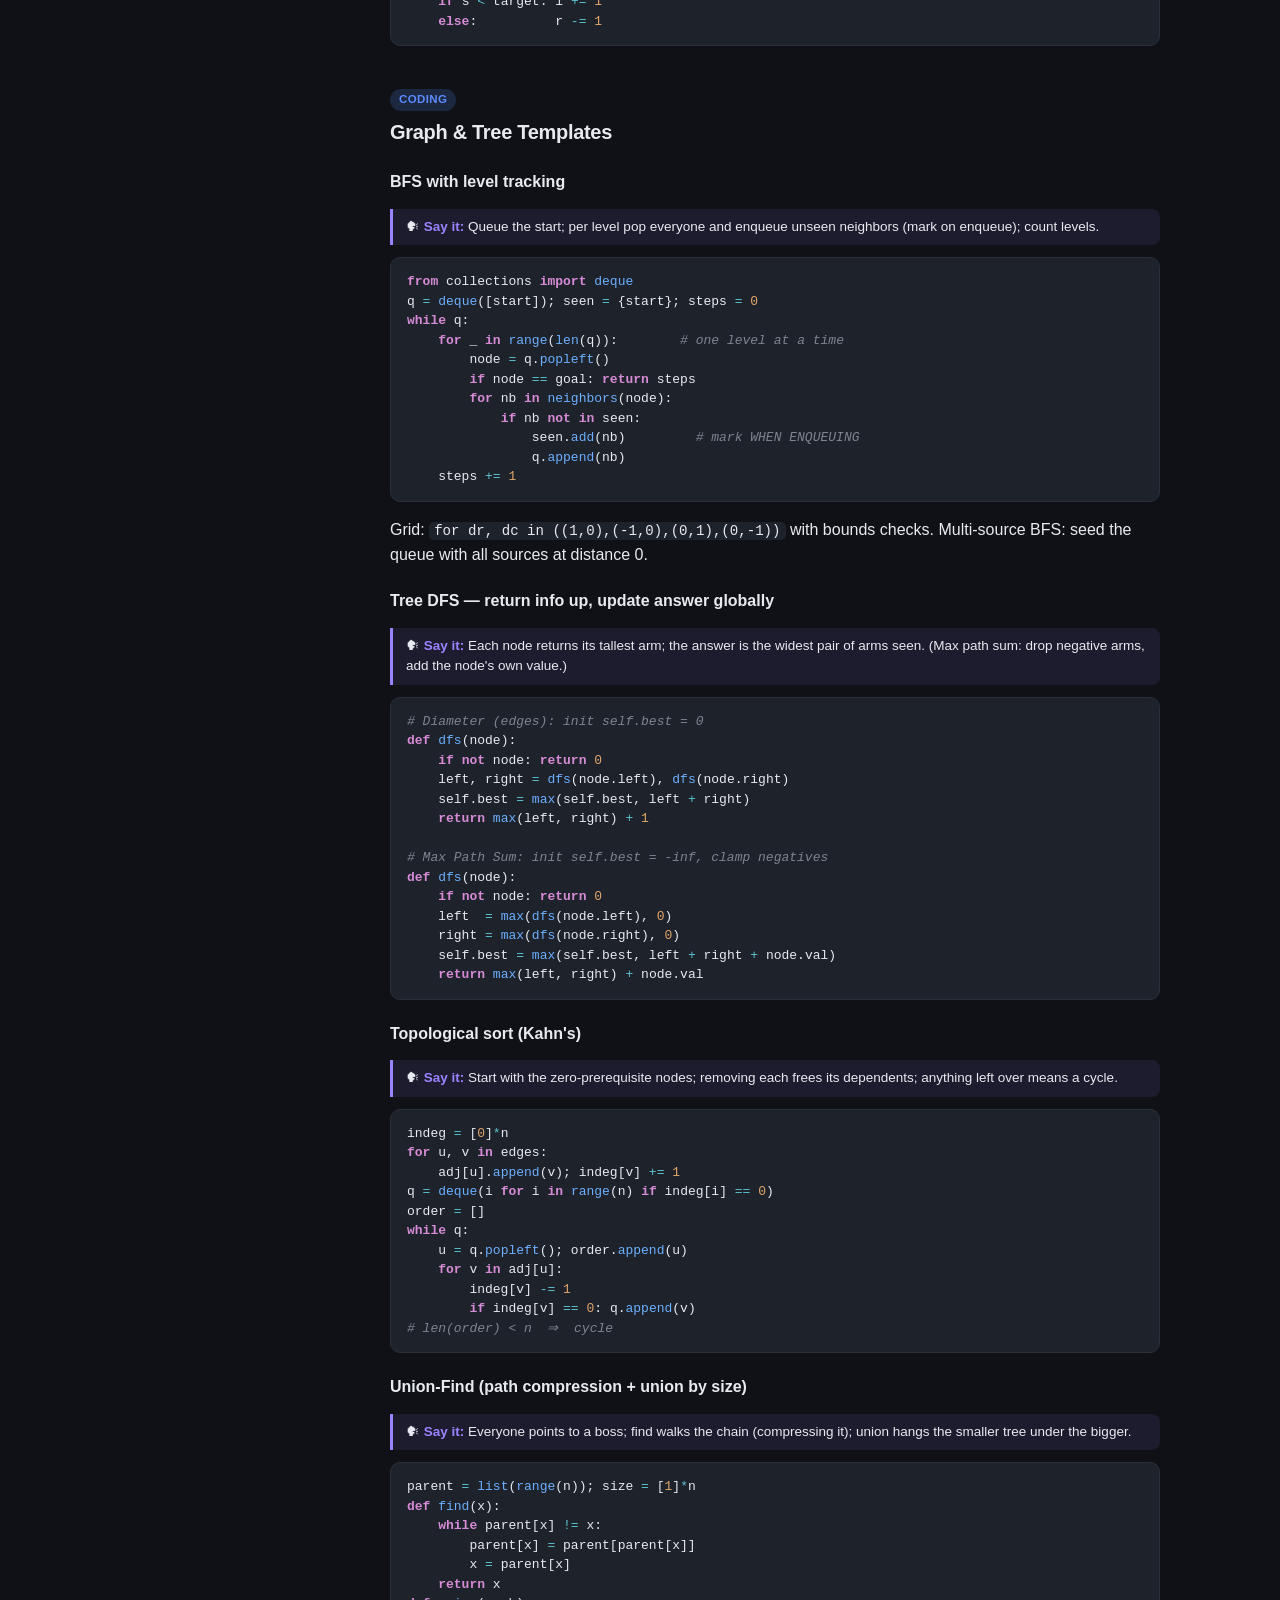
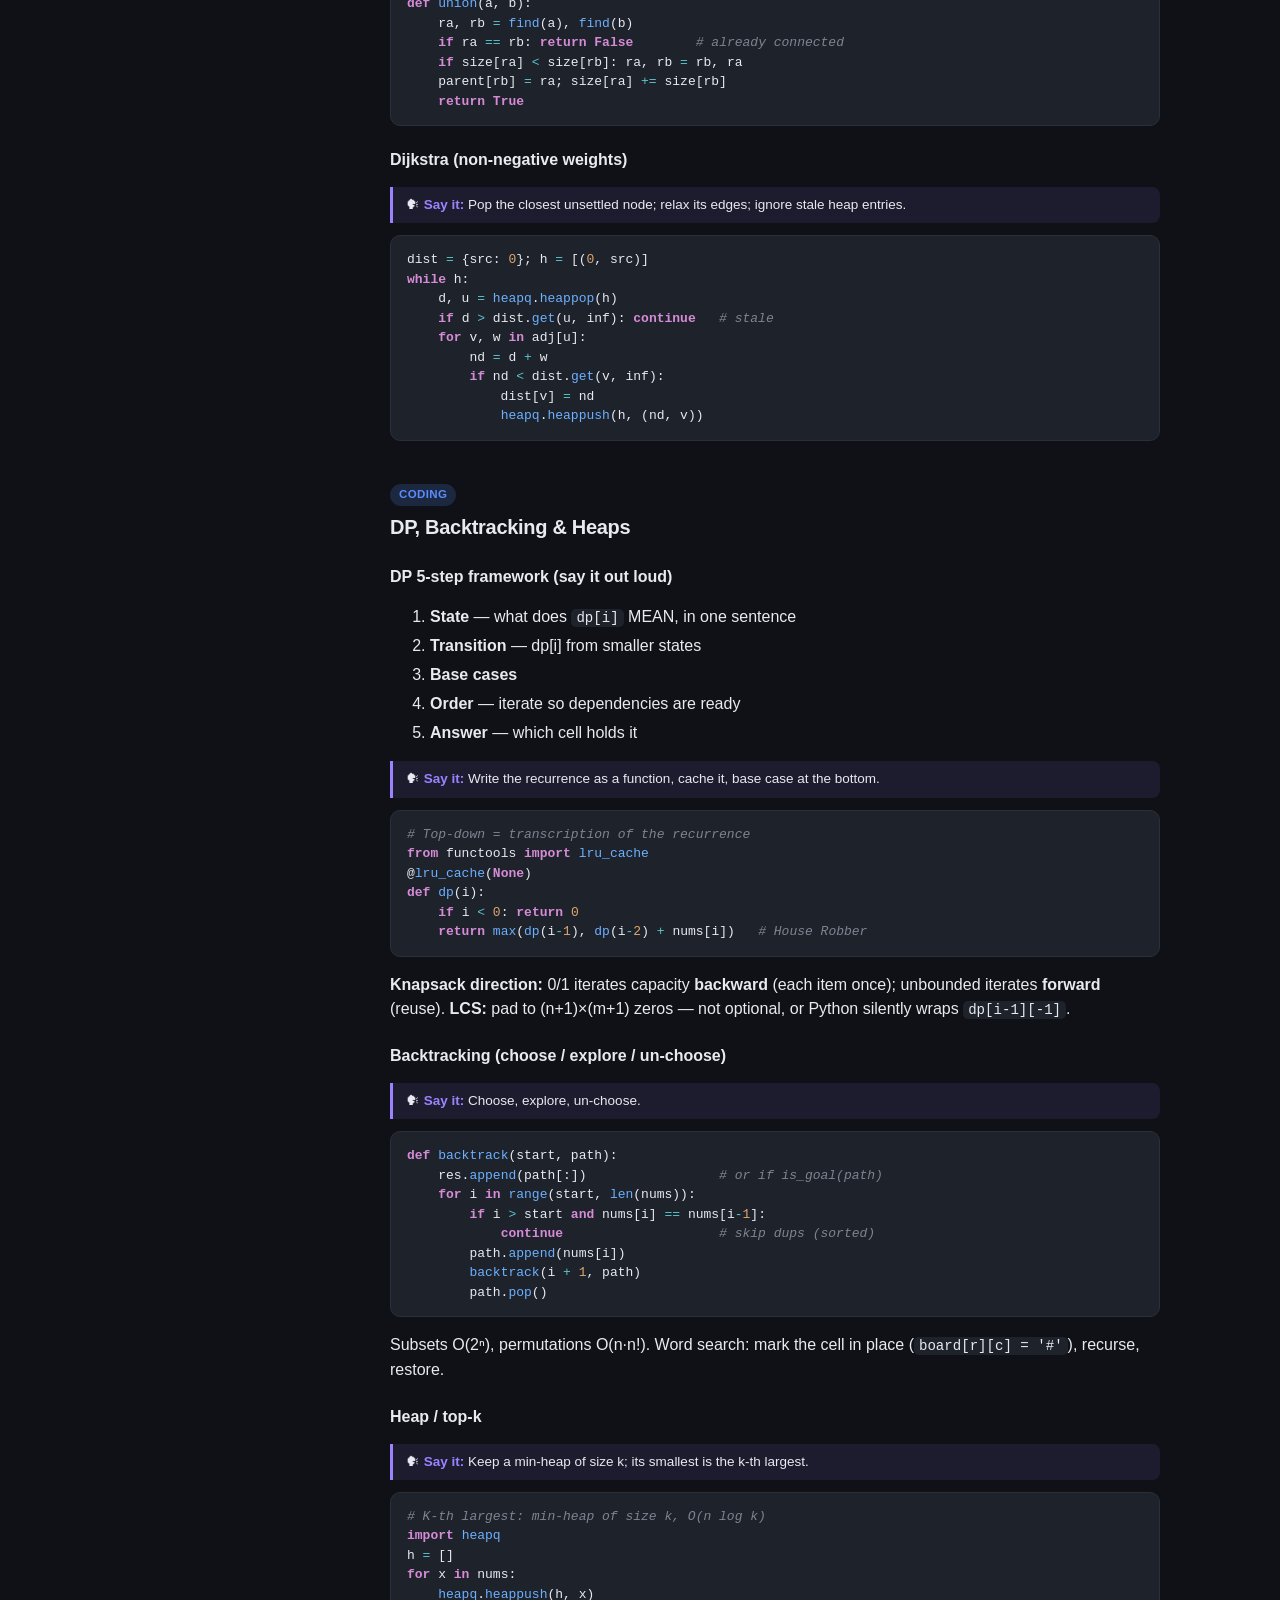
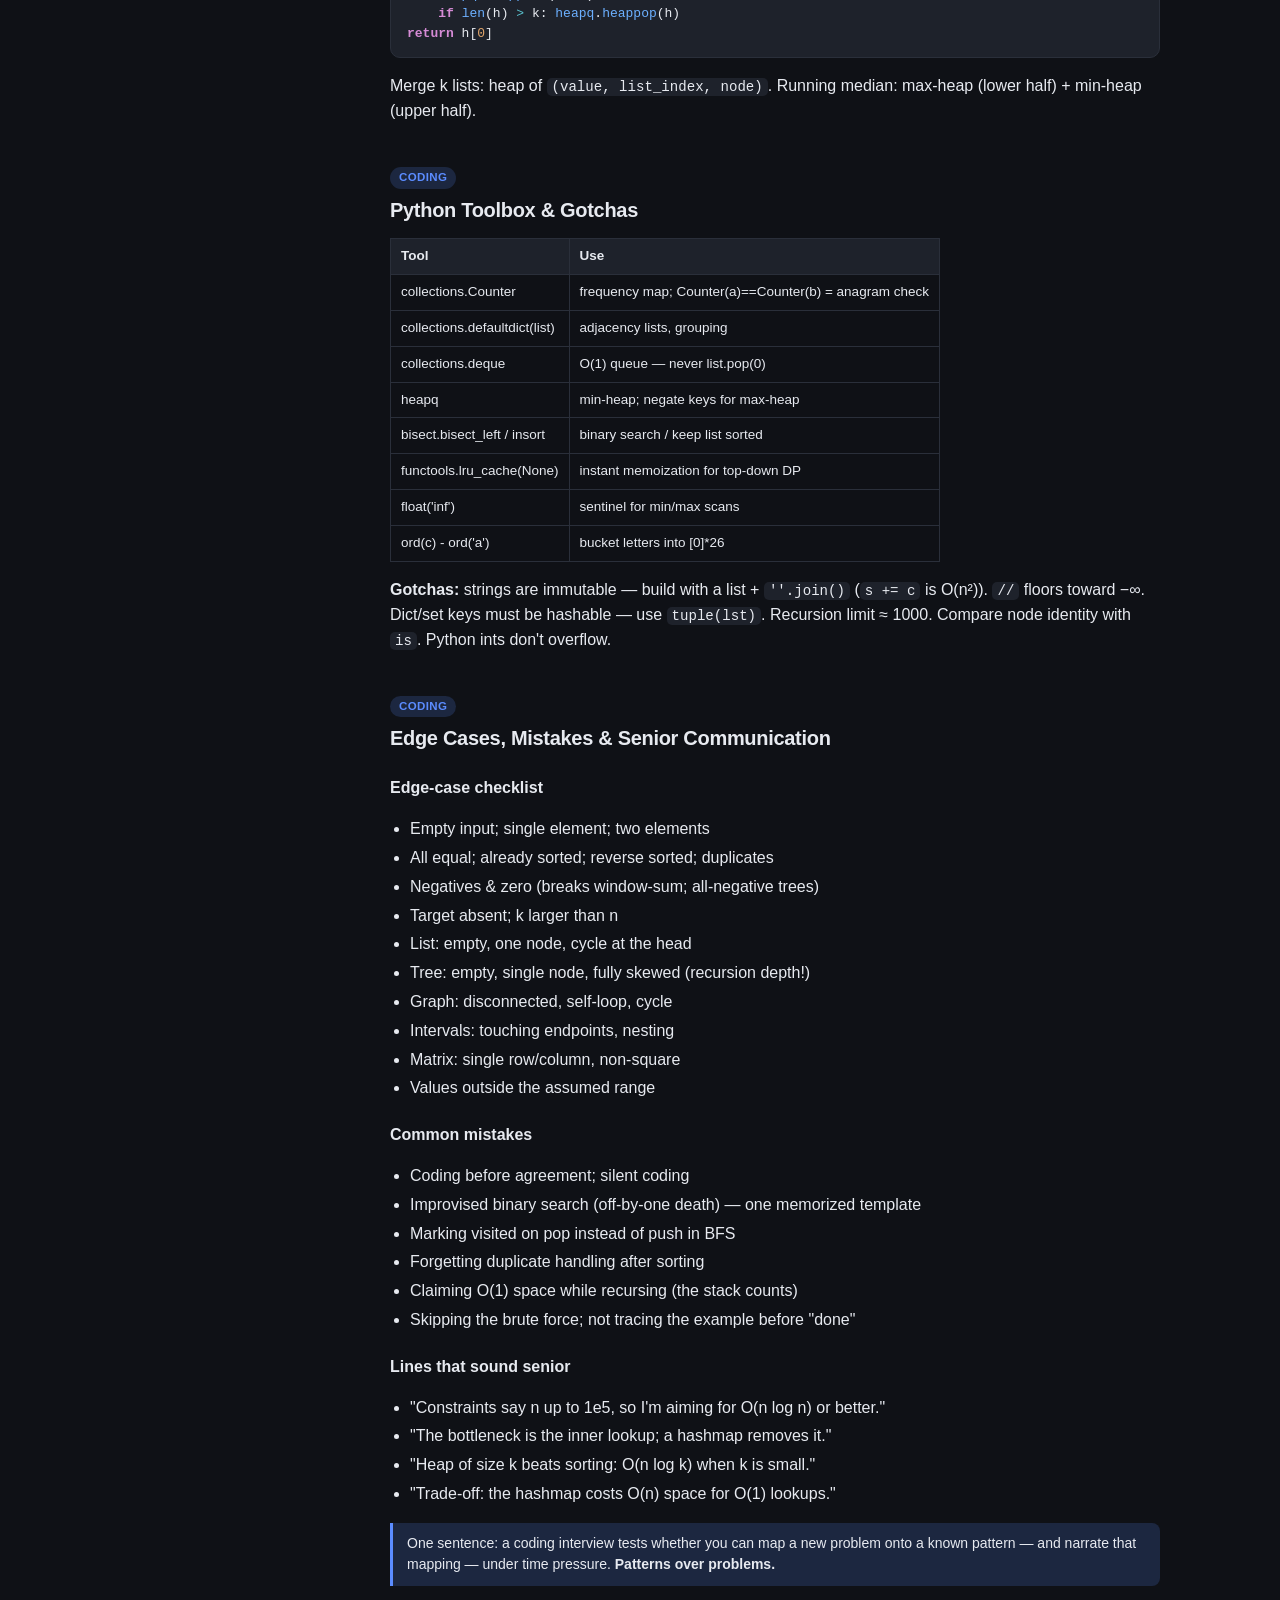
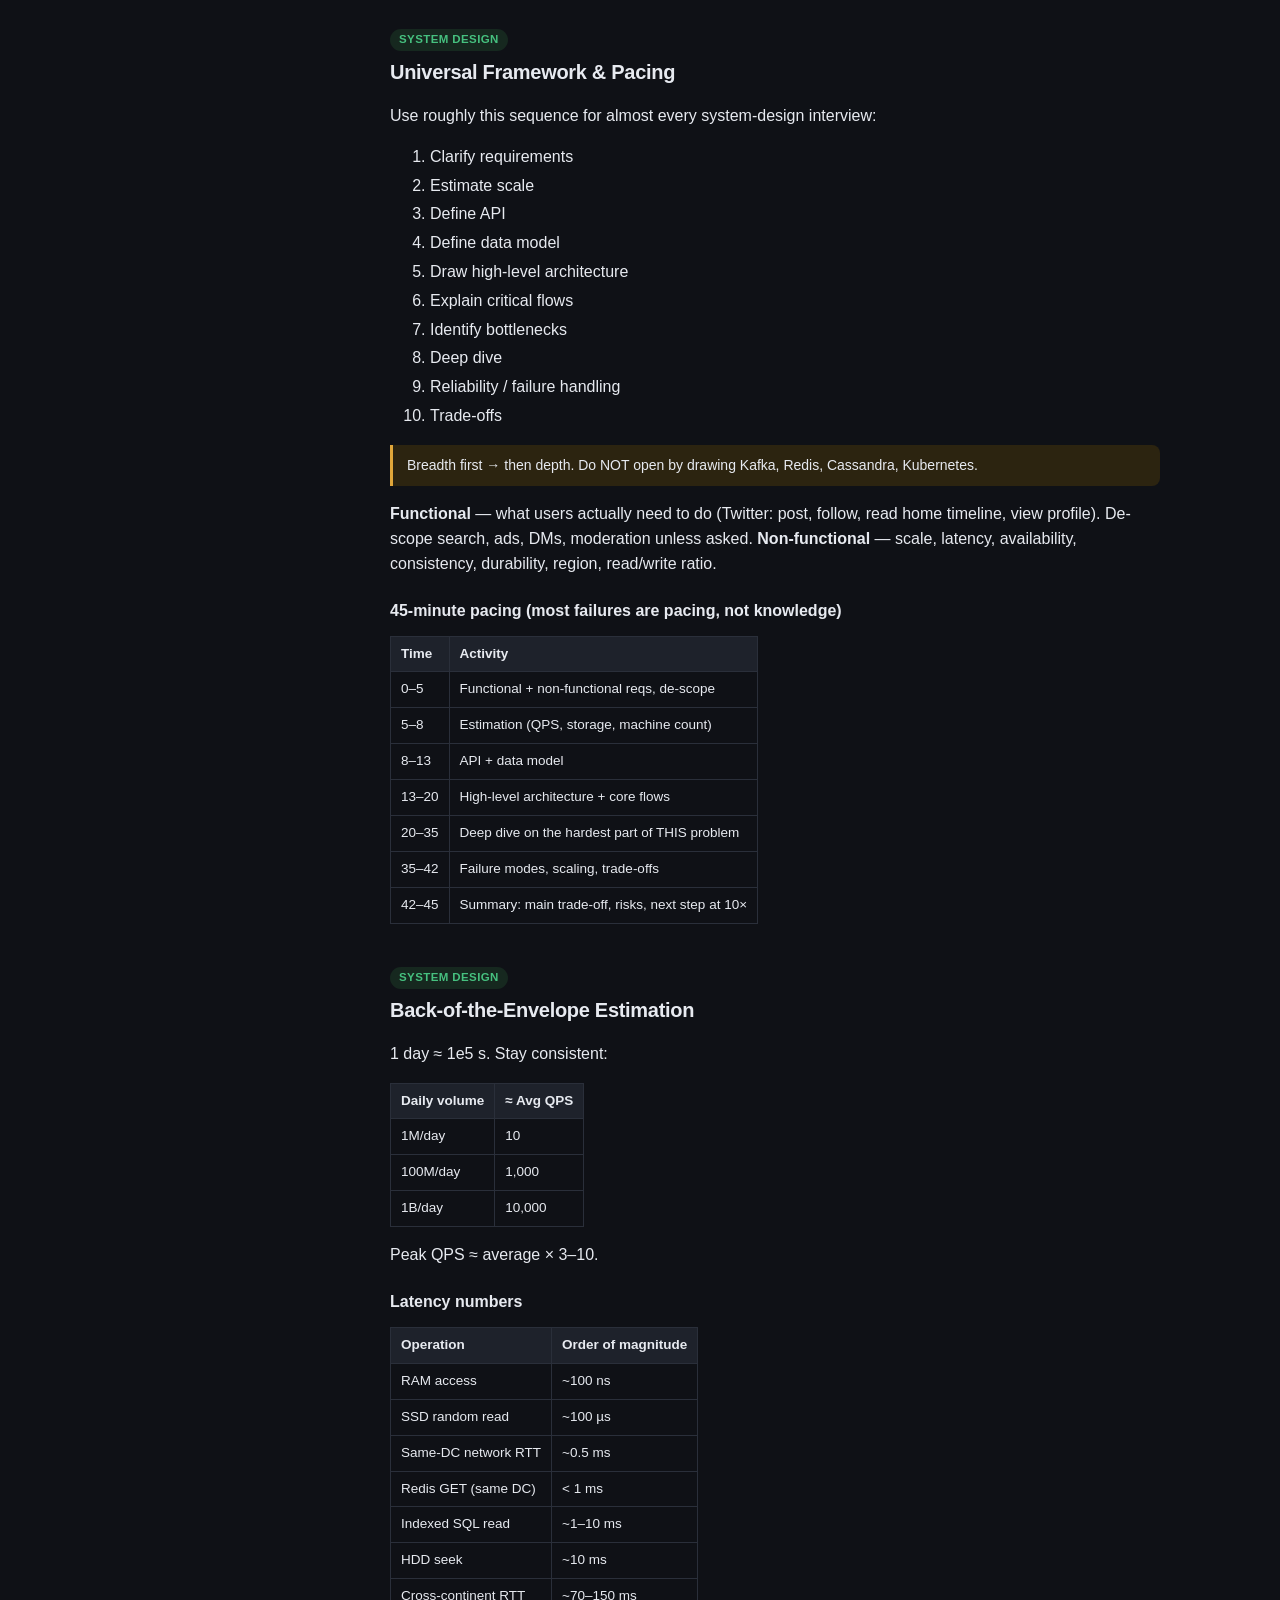
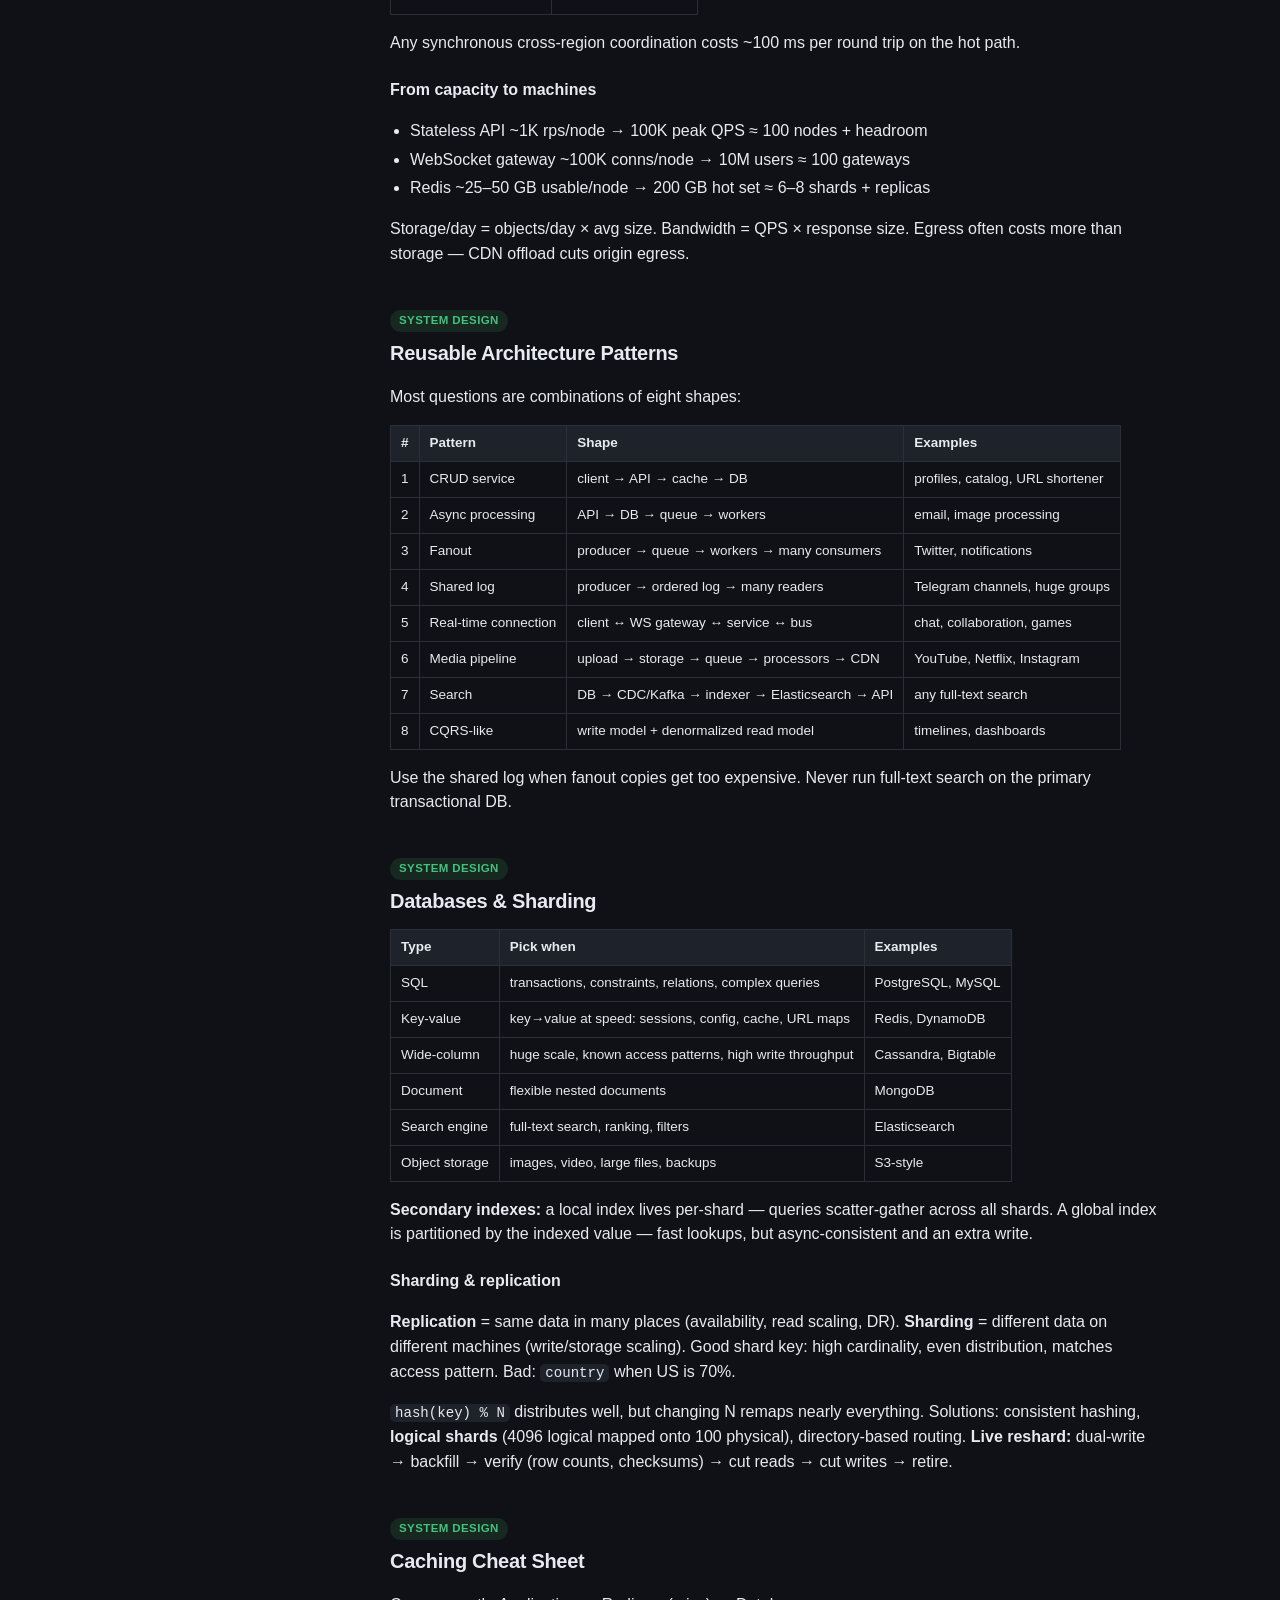
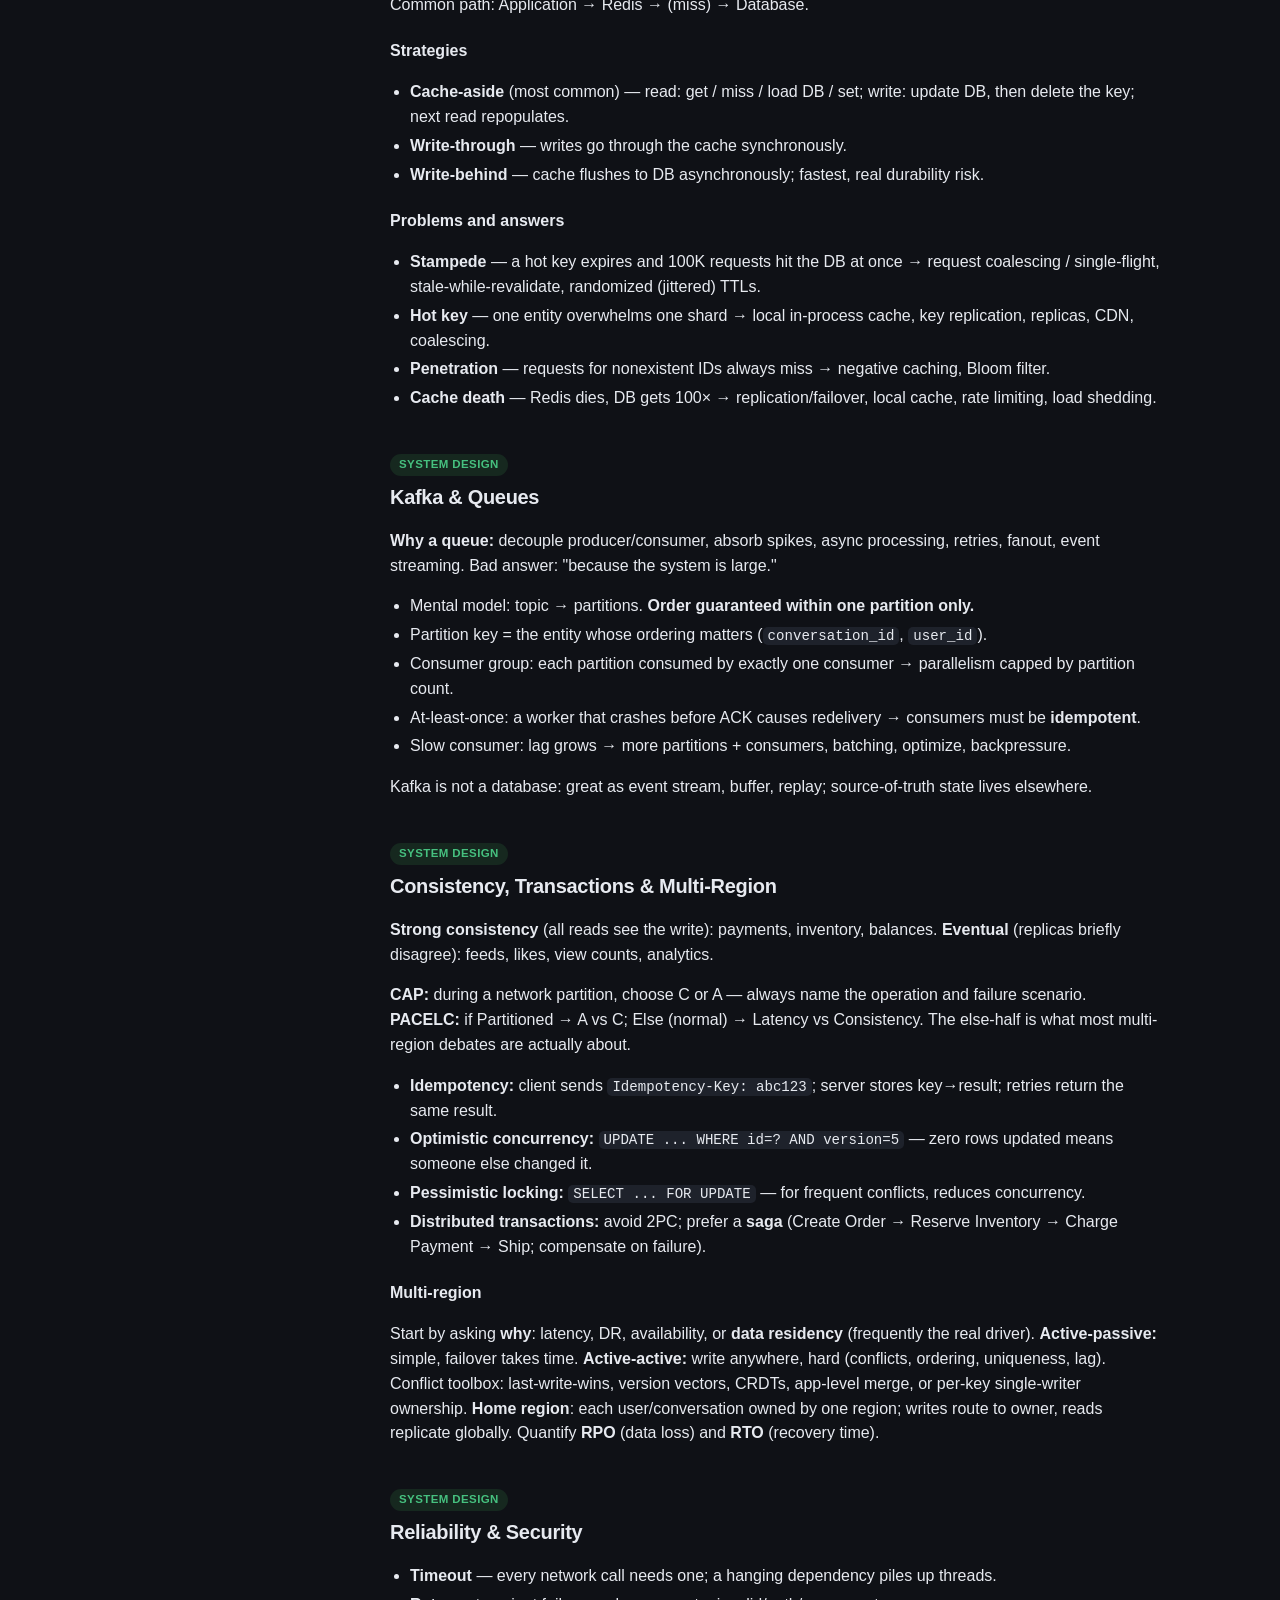
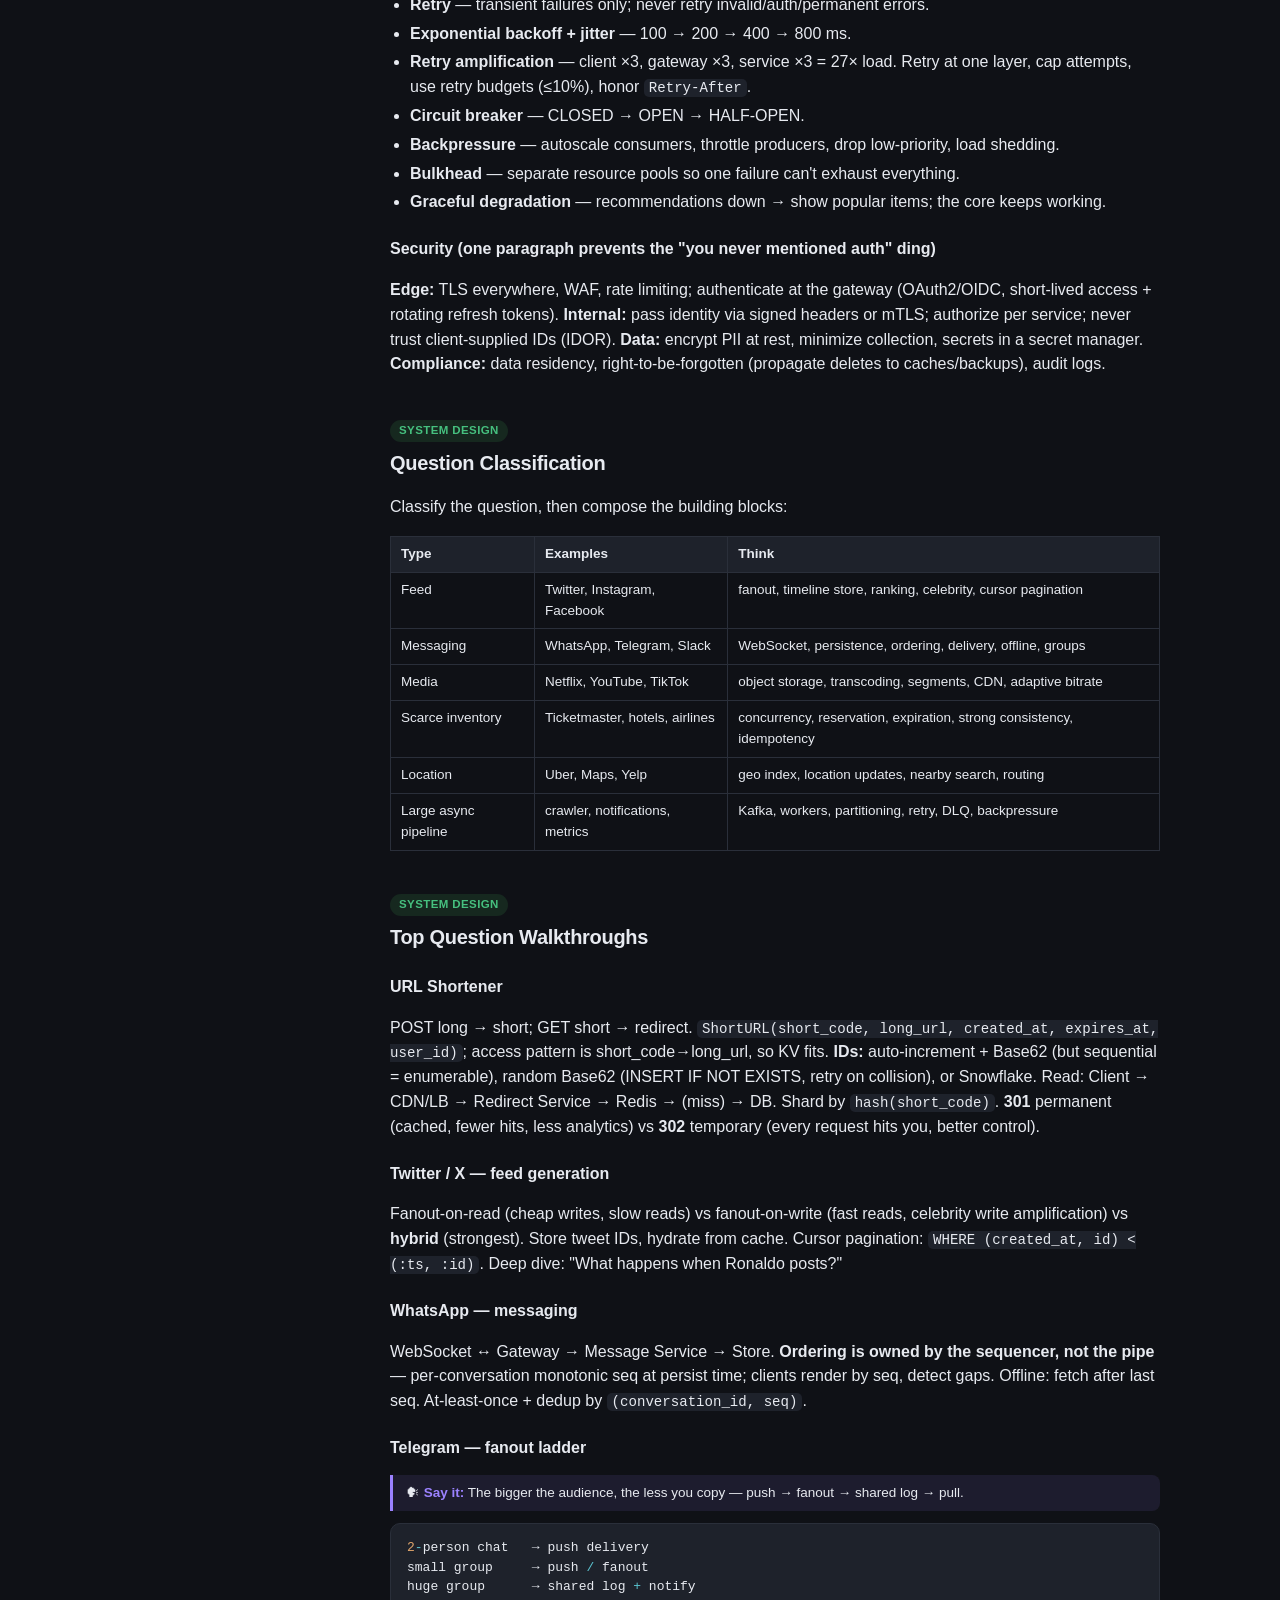
==== commit 1d566af0: "Add GitHub link to header" ====
--- a/site/index.html
+++ b/site/index.html
@@ -11,6 +11,9 @@
     <div class="top-inner">
       <div class="brand"><span class="dot"></span> SWE Interview Cheatsheets</div>
       <div style="flex:1"></div>
+      <a class="icon-btn" href="https://github.com/felixvo/swe-interview-cheatsheets" target="_blank" rel="noopener" title="View source on GitHub" aria-label="View source on GitHub">
+        <svg viewBox="0 0 16 16" width="18" height="18" fill="currentColor" aria-hidden="true"><path d="M8 0C3.58 0 0 3.58 0 8c0 3.54 2.29 6.53 5.47 7.59.4.07.55-.17.55-.38 0-.19-.01-.82-.01-1.49-2.01.37-2.53-.49-2.69-.94-.09-.23-.48-.94-.82-1.13-.28-.15-.68-.52-.01-.53.63-.01 1.08.58 1.23.82.72 1.21 1.87.87 2.33.66.07-.52.28-.87.51-1.07-1.78-.2-3.64-.89-3.64-3.95 0-.87.31-1.59.82-2.15-.08-.2-.36-1.02.08-2.12 0 0 .67-.21 2.2.82a7.6 7.6 0 012-.27c.68 0 1.36.09 2 .27 1.53-1.04 2.2-.82 2.2-.82.44 1.1.16 1.92.08 2.12.51.56.82 1.27.82 2.15 0 3.07-1.87 3.75-3.65 3.95.29.25.54.73.54 1.48 0 1.07-.01 1.93-.01 2.2 0 .21.15.46.55.38A8.013 8.013 0 0016 8c0-4.42-3.58-8-8-8z"/></svg>
+      </a>
       <button class="icon-btn" id="theme-toggle" title="Toggle theme">◐</button>
     </div>
   </header>
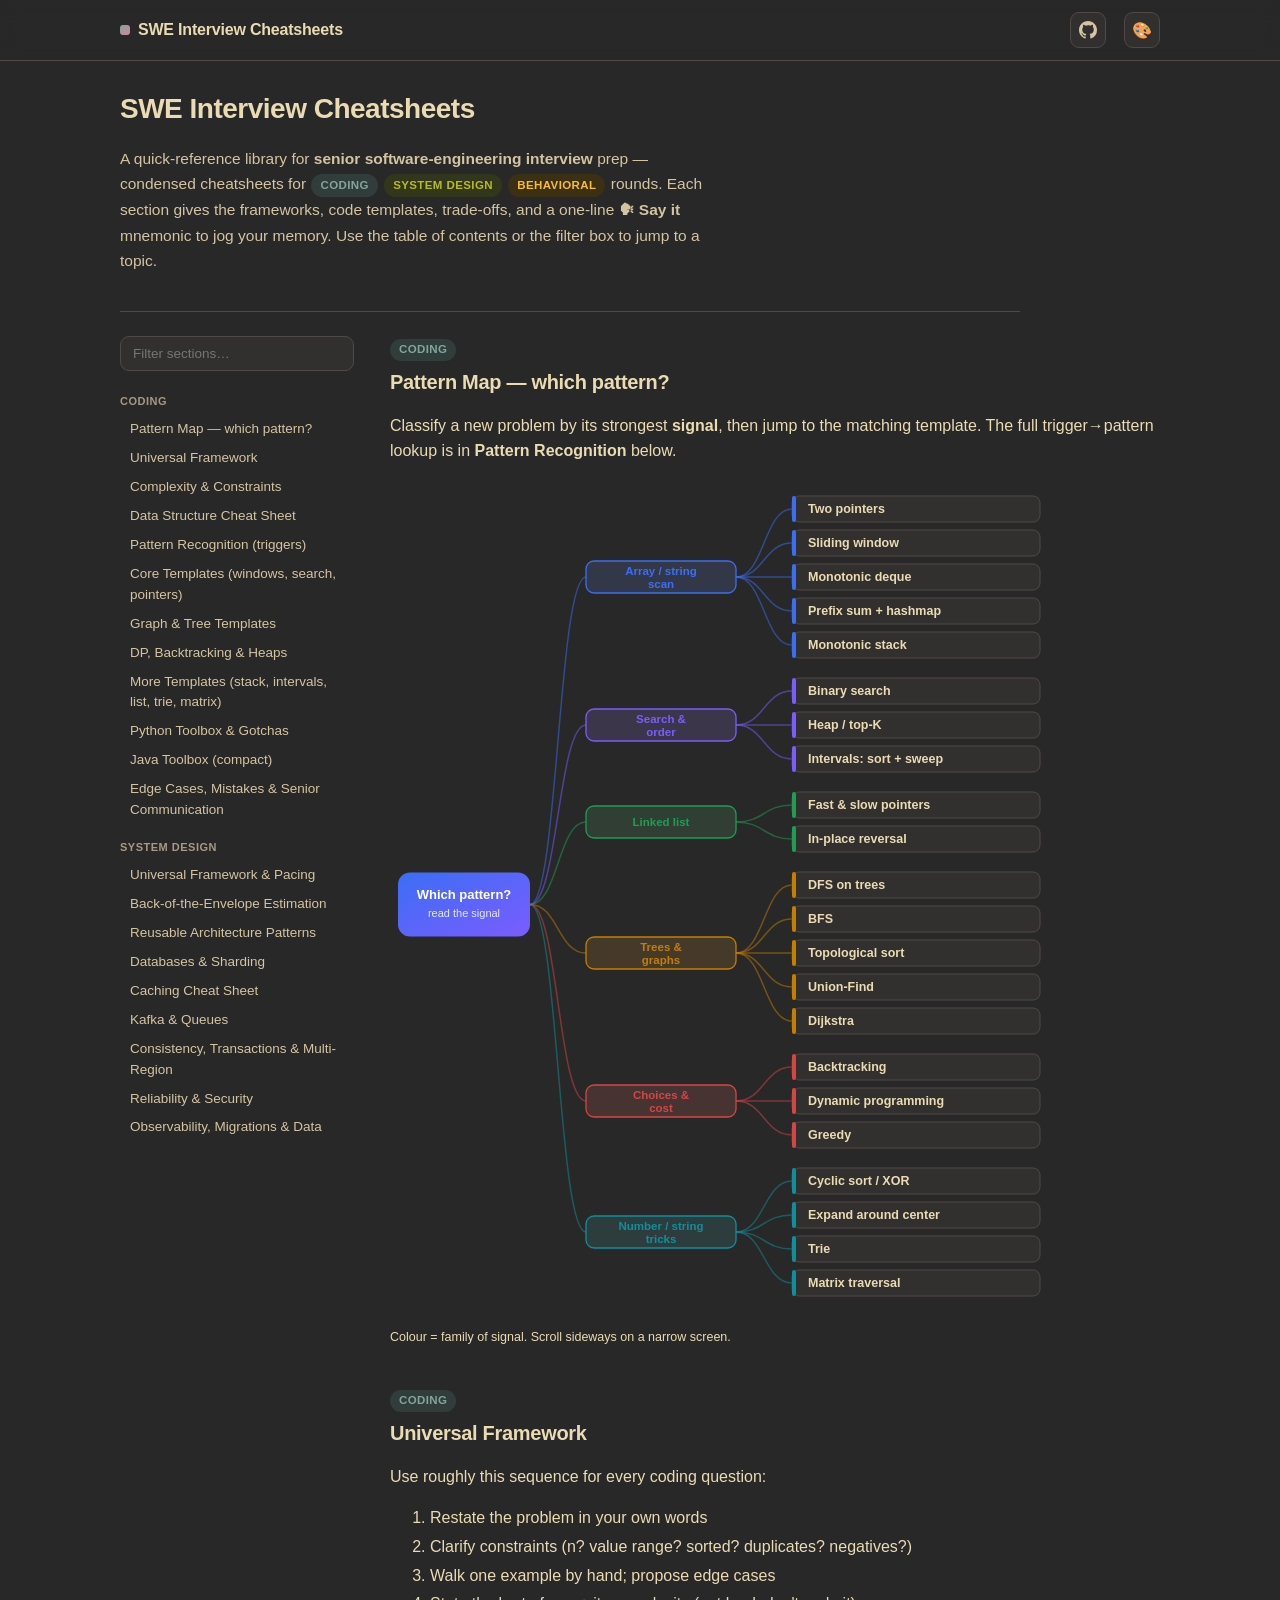
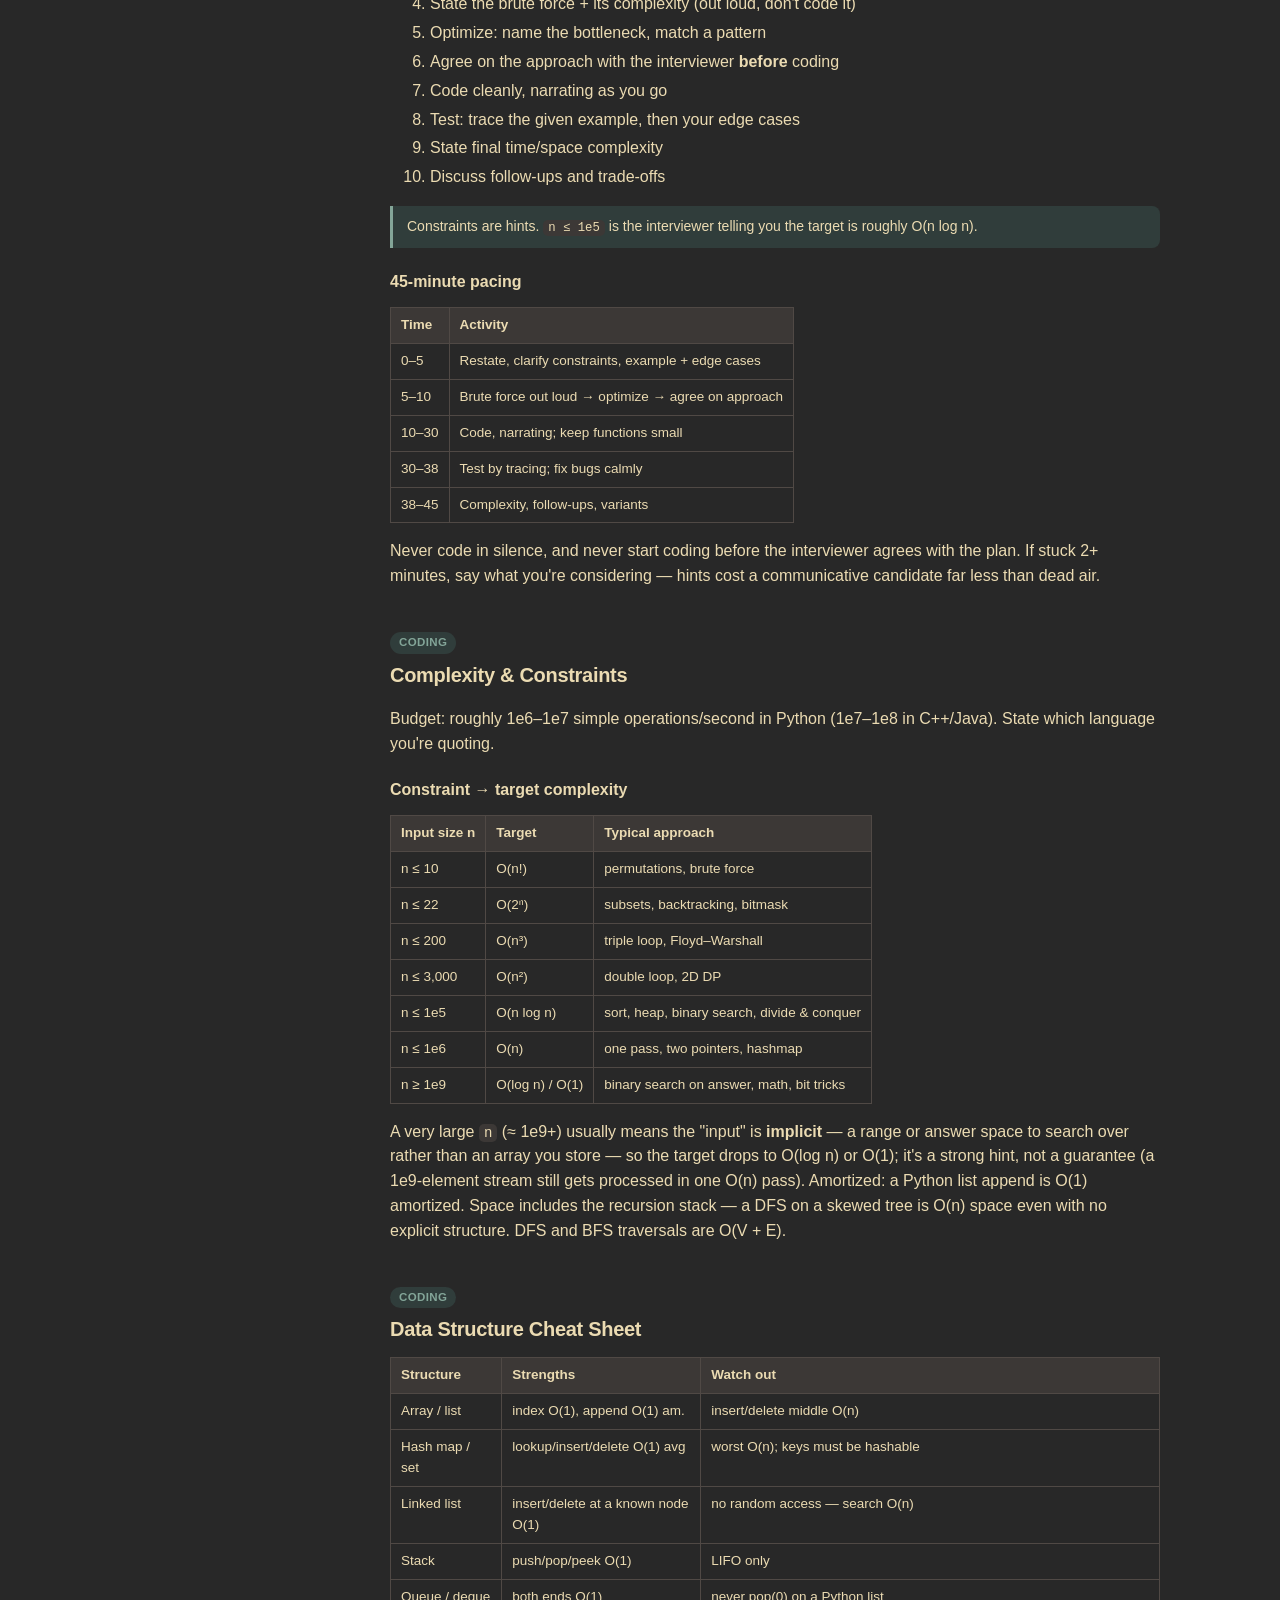
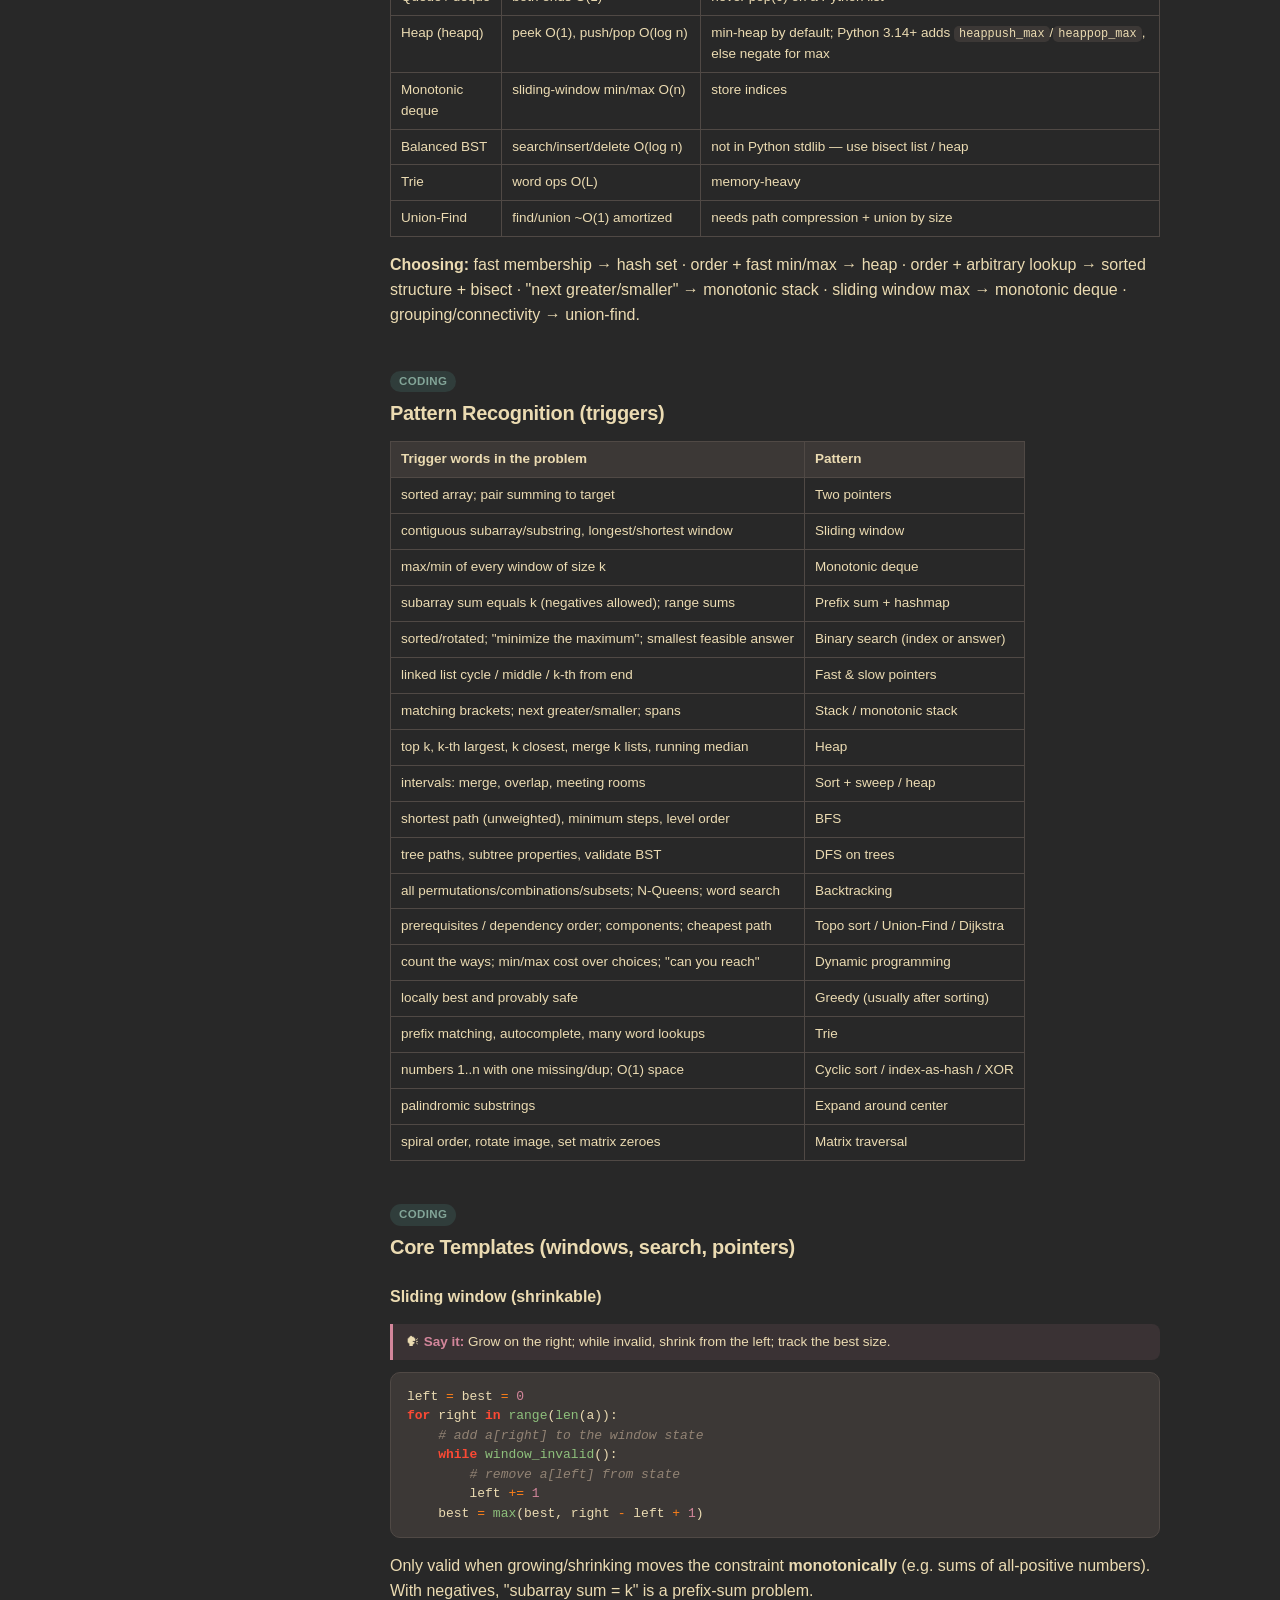
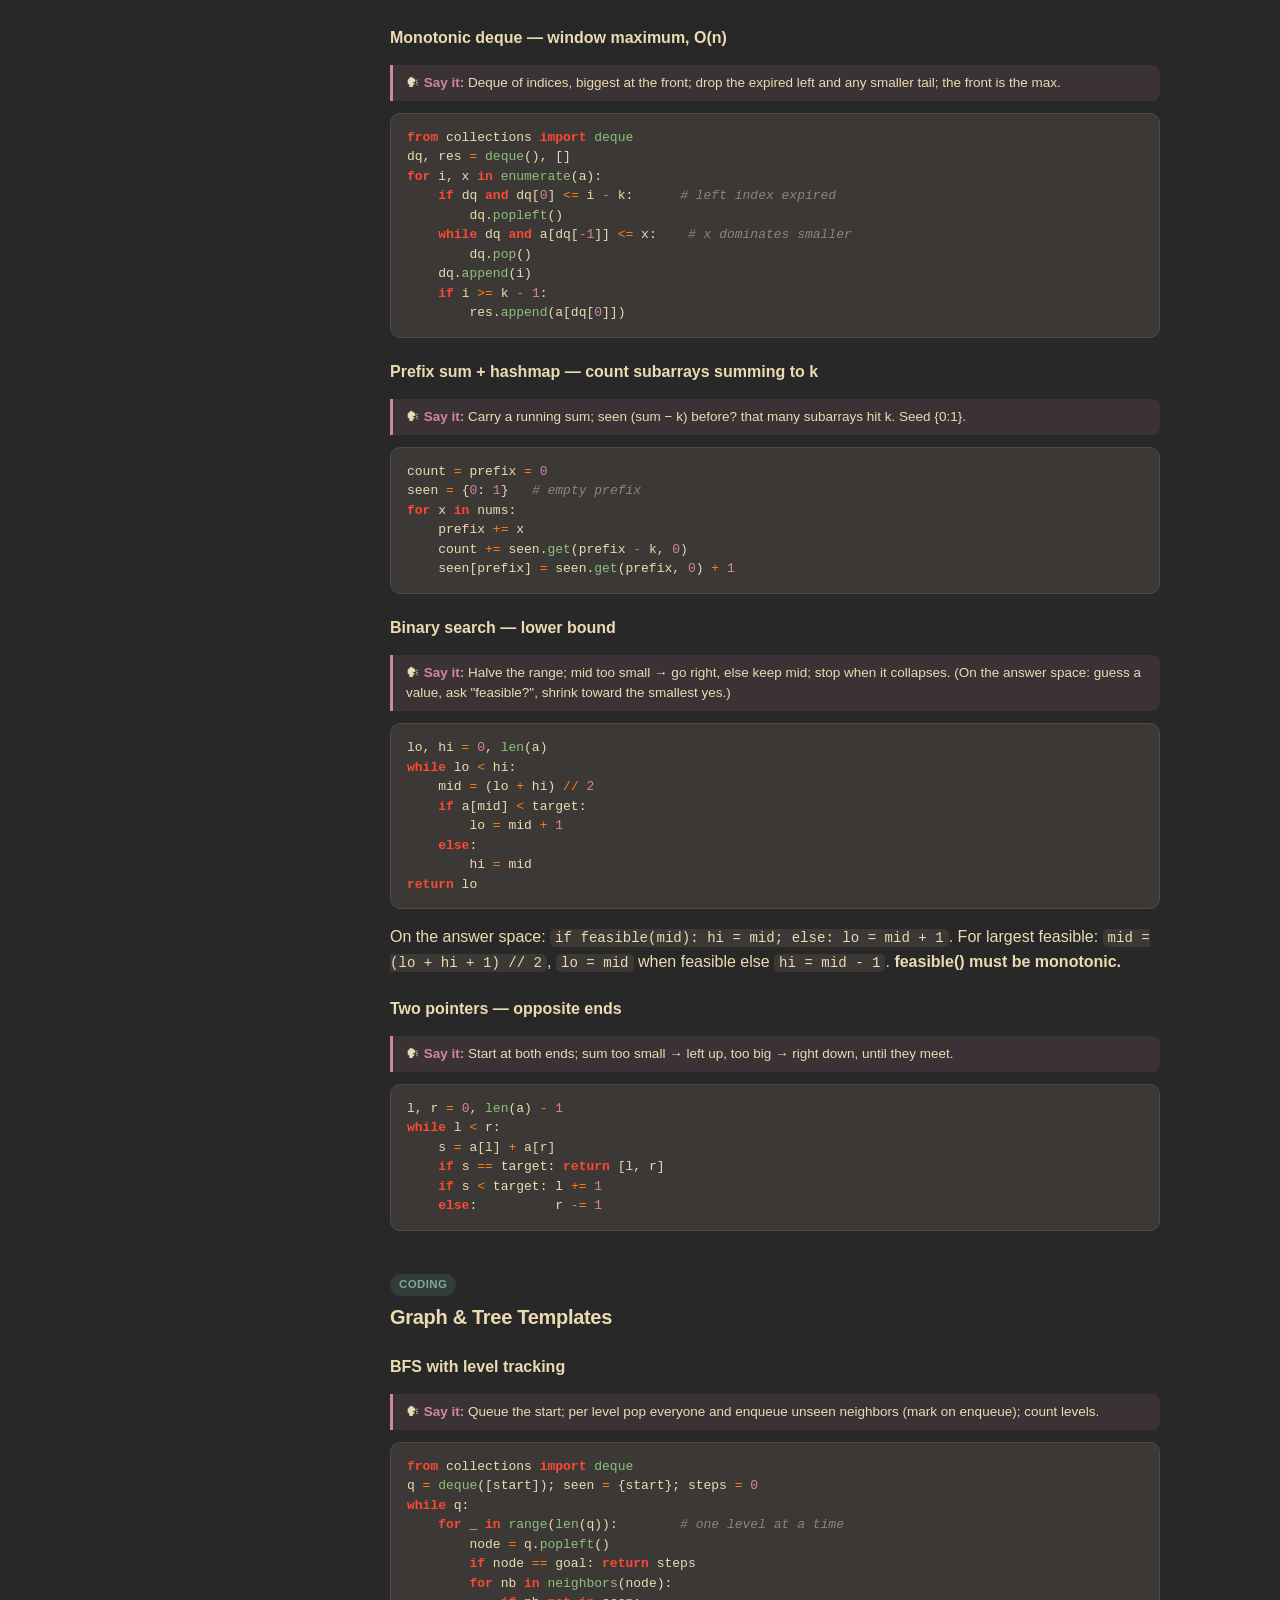
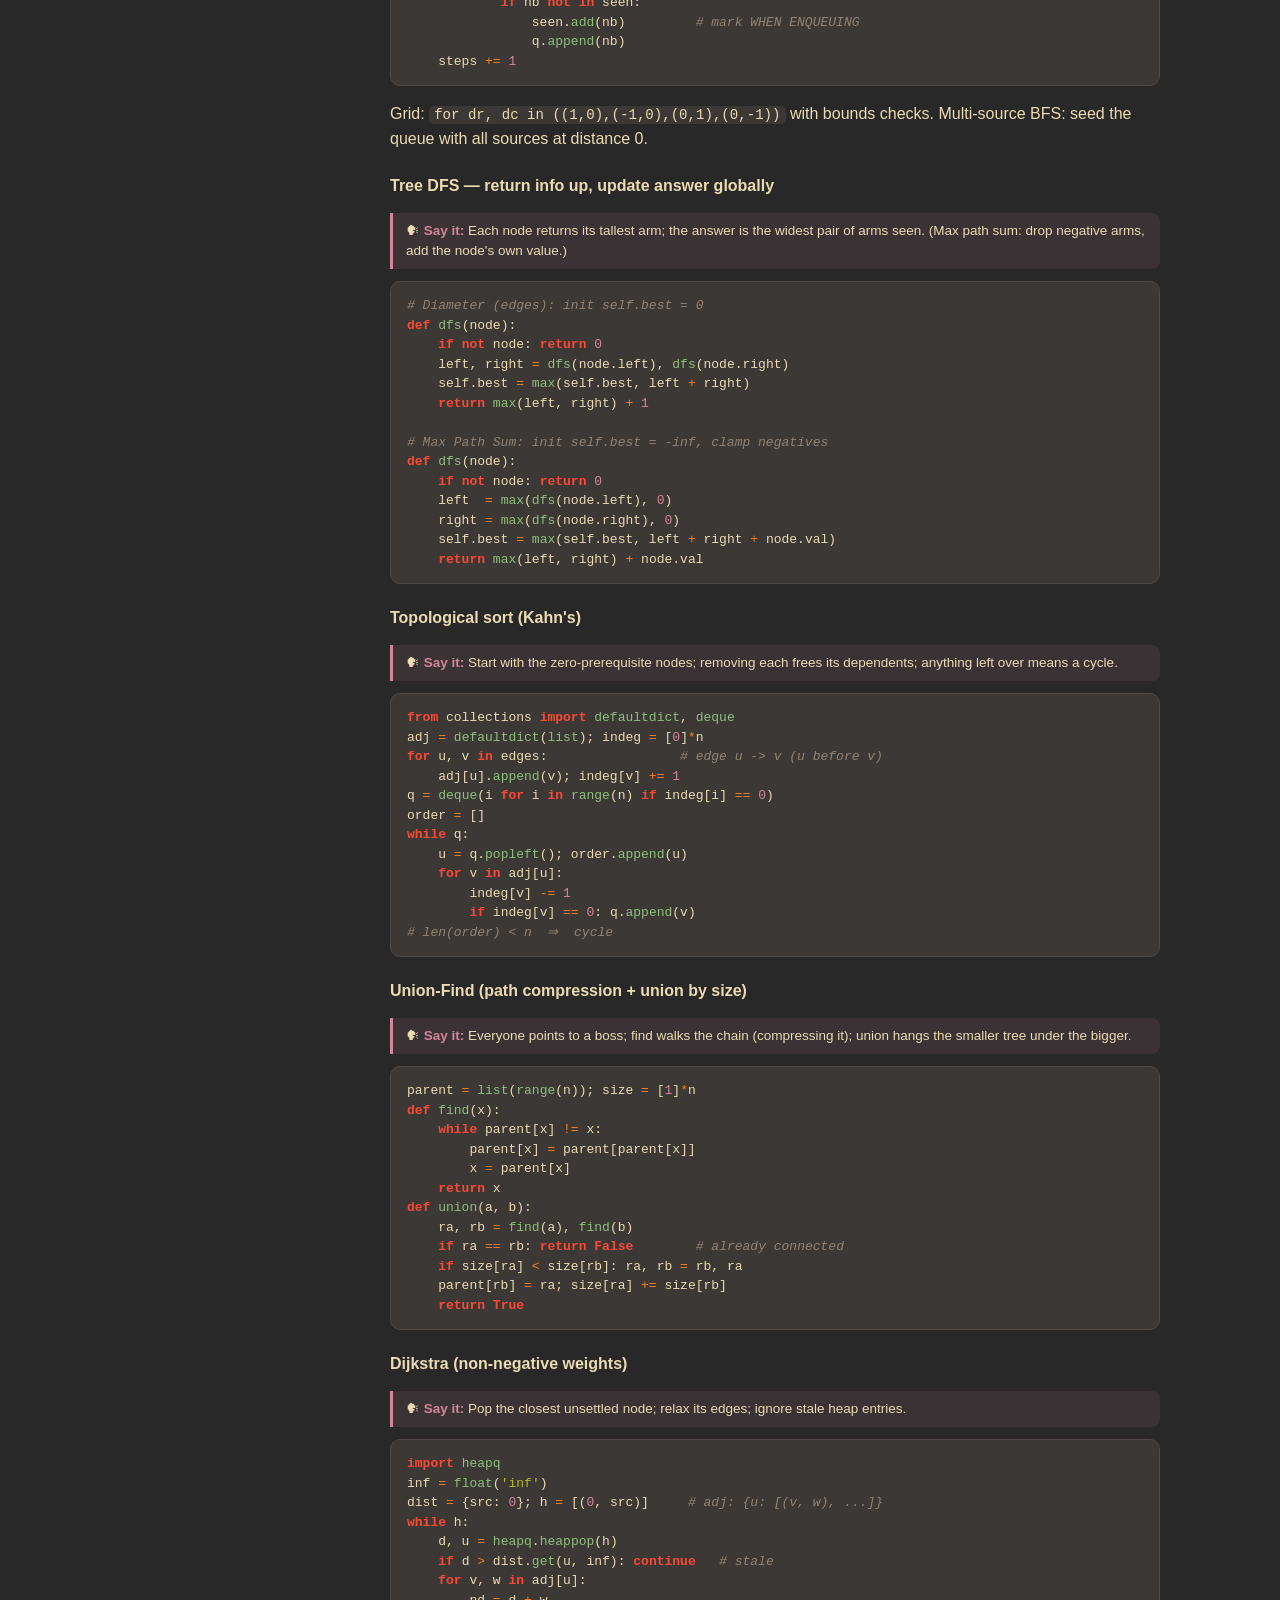
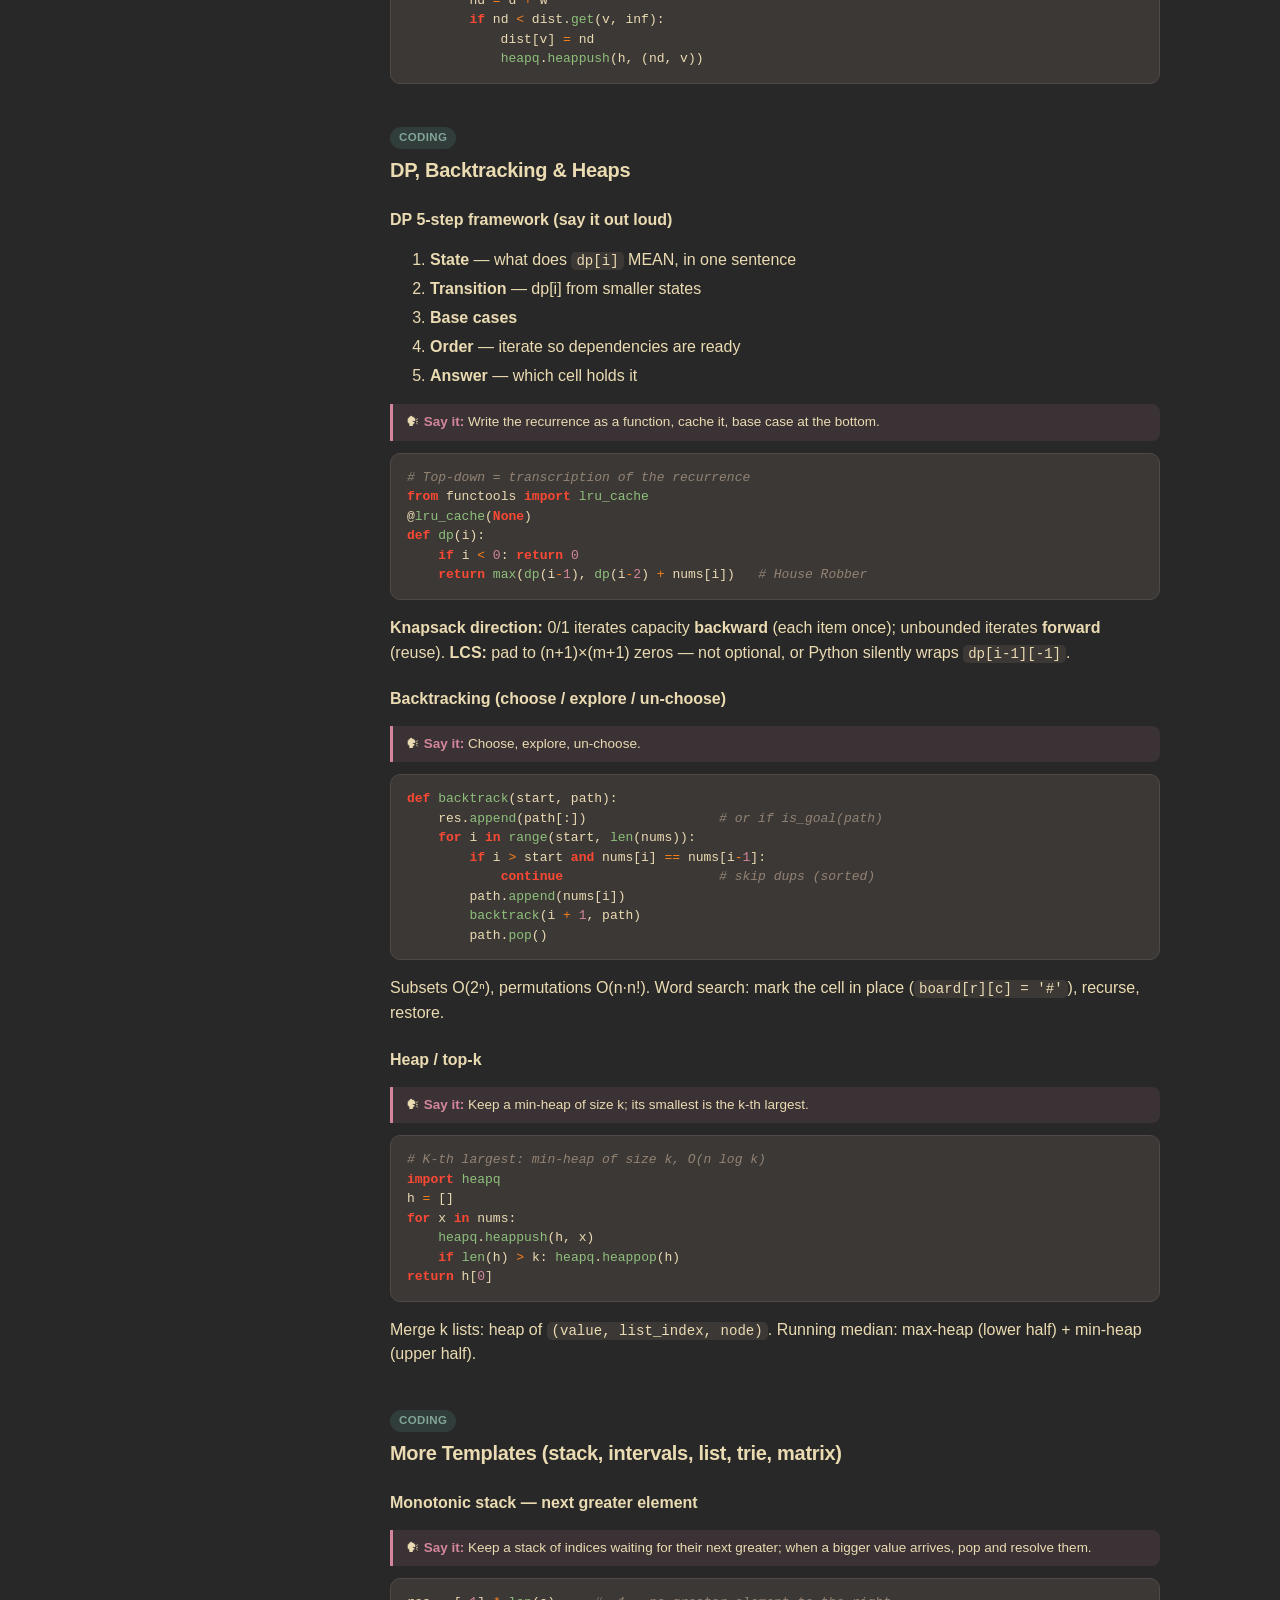
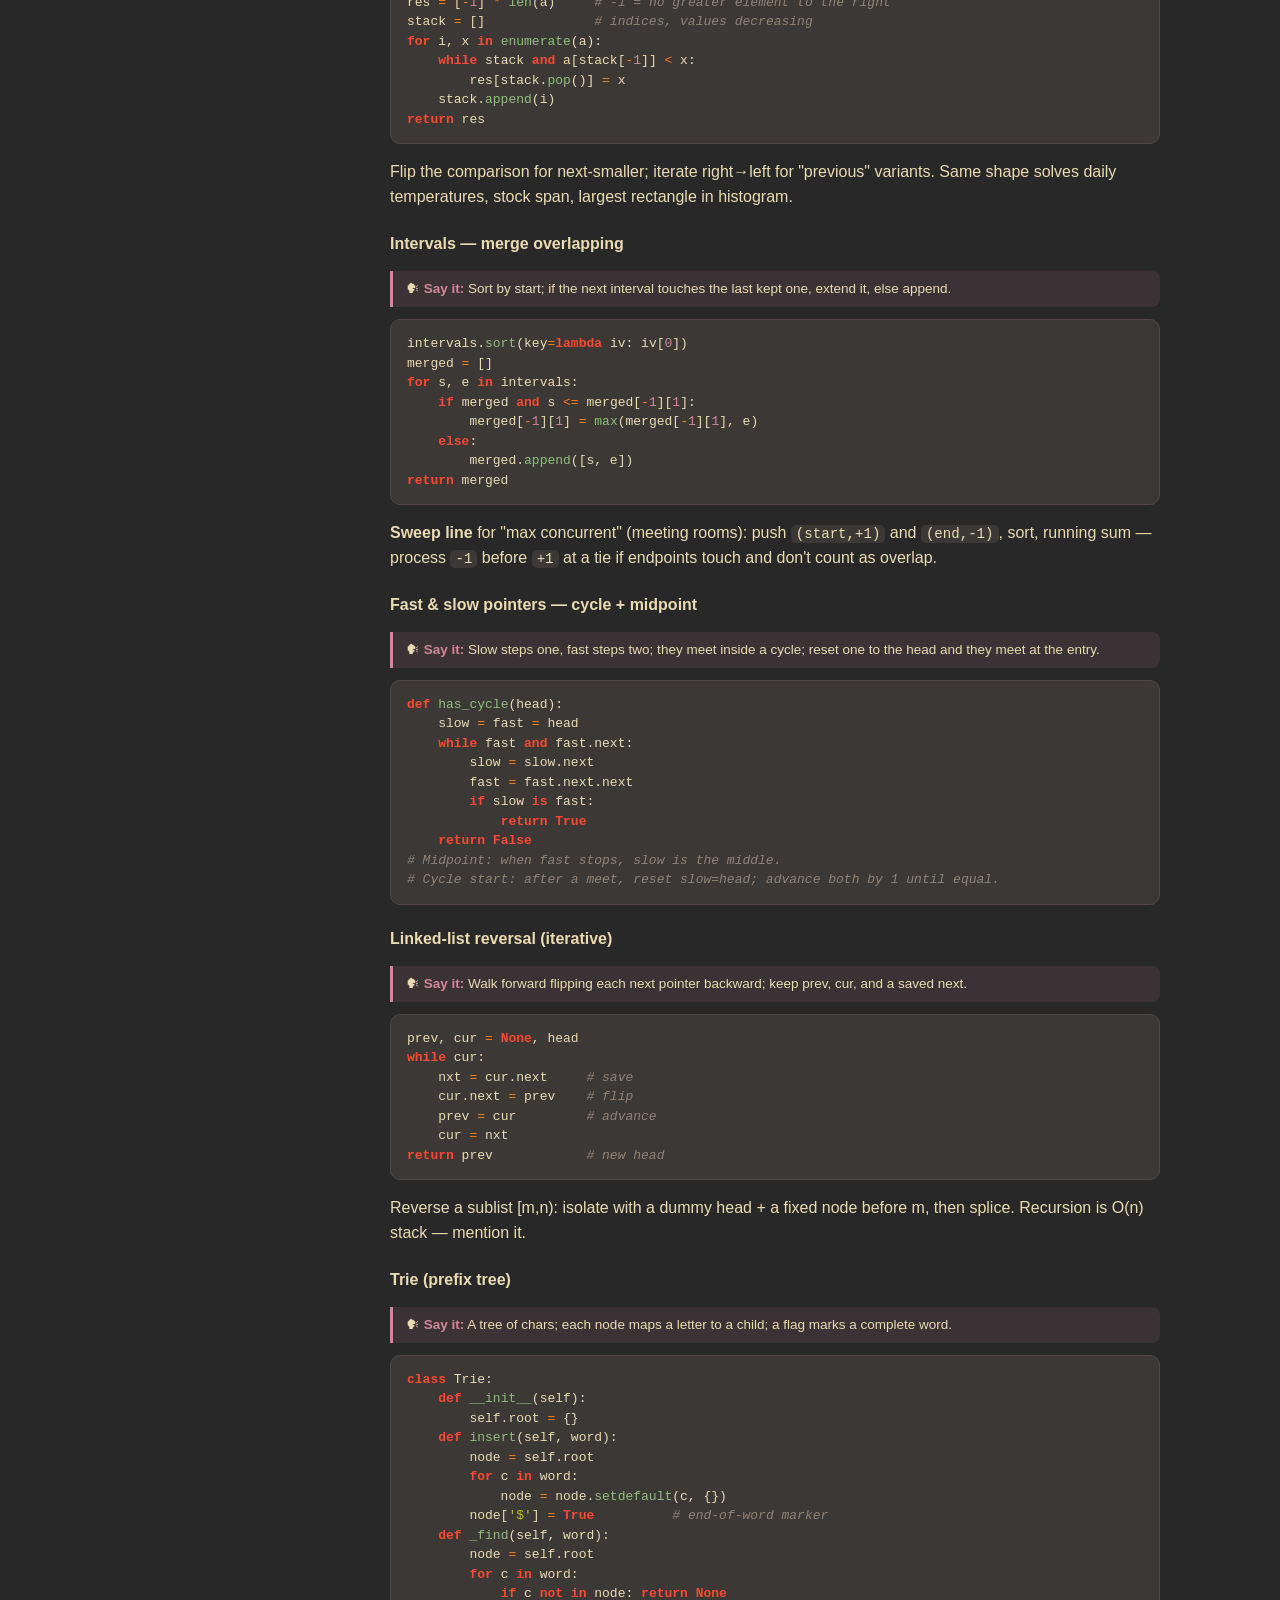
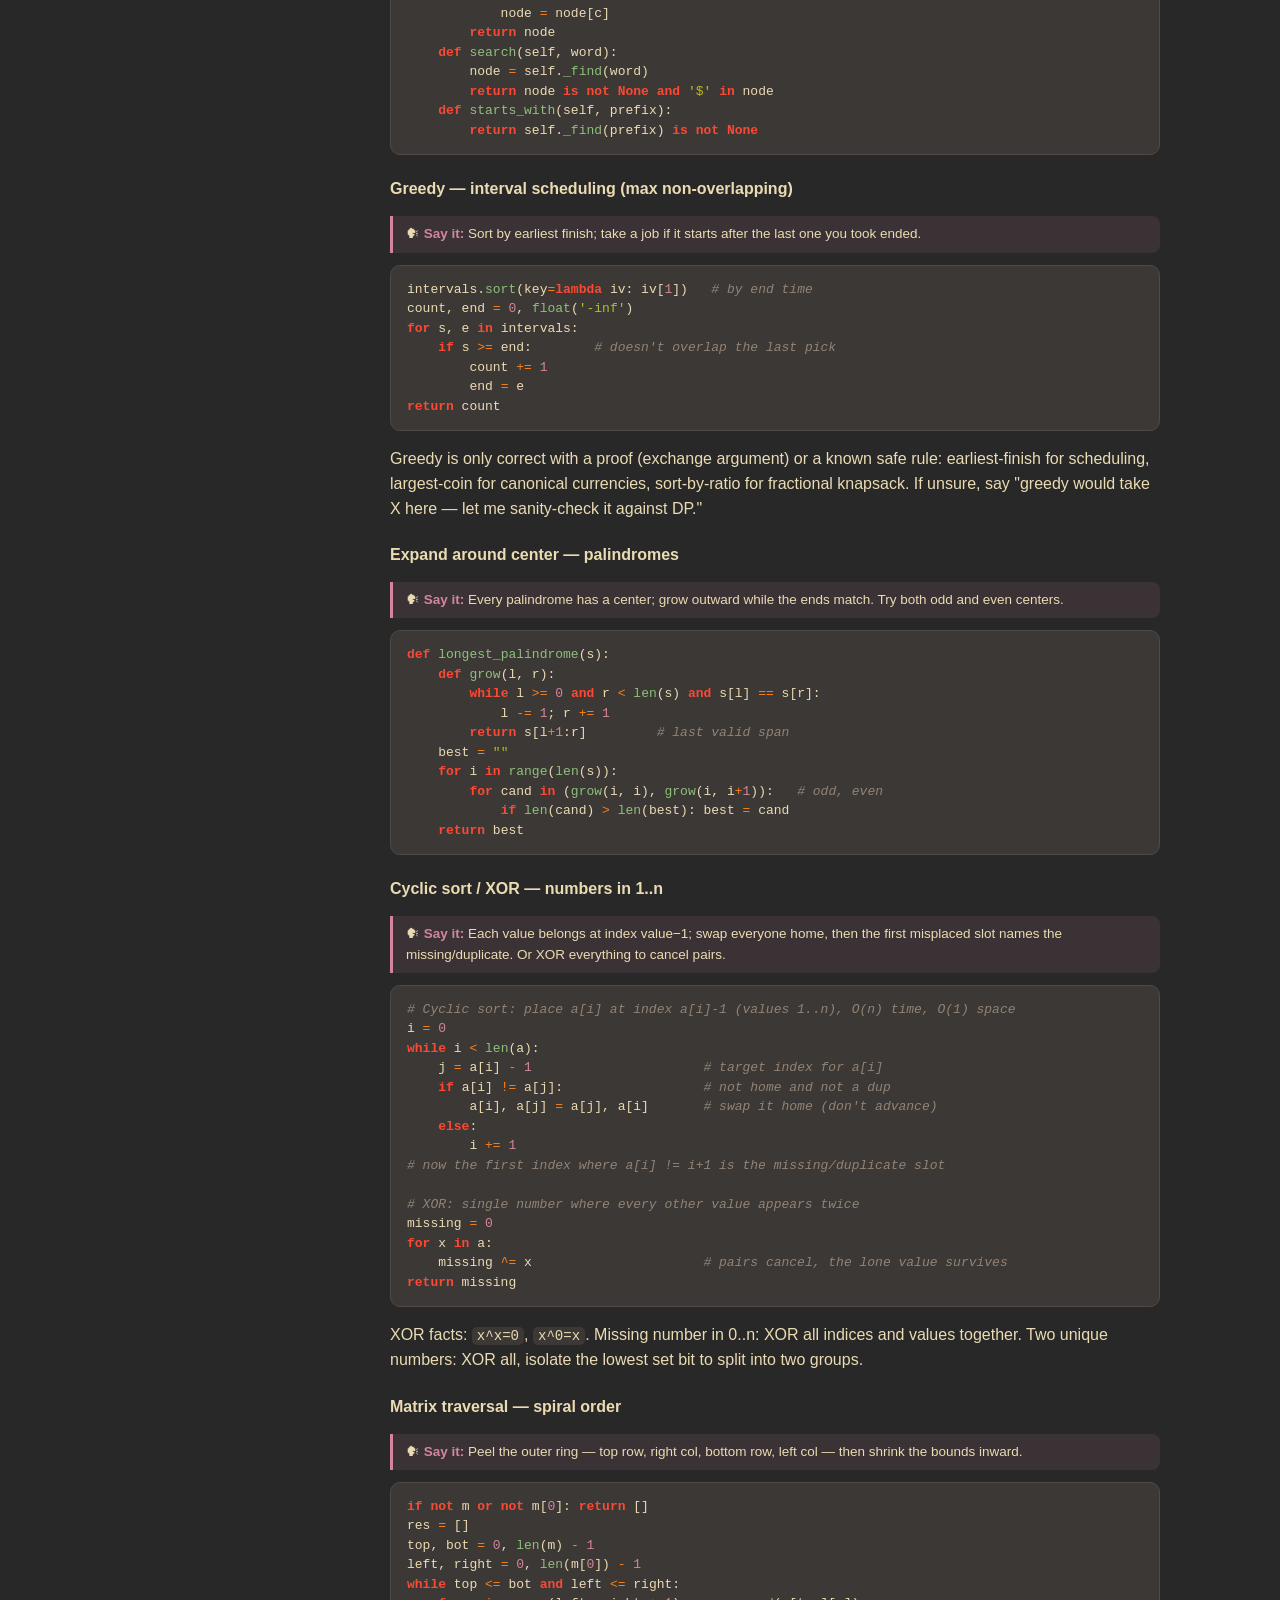
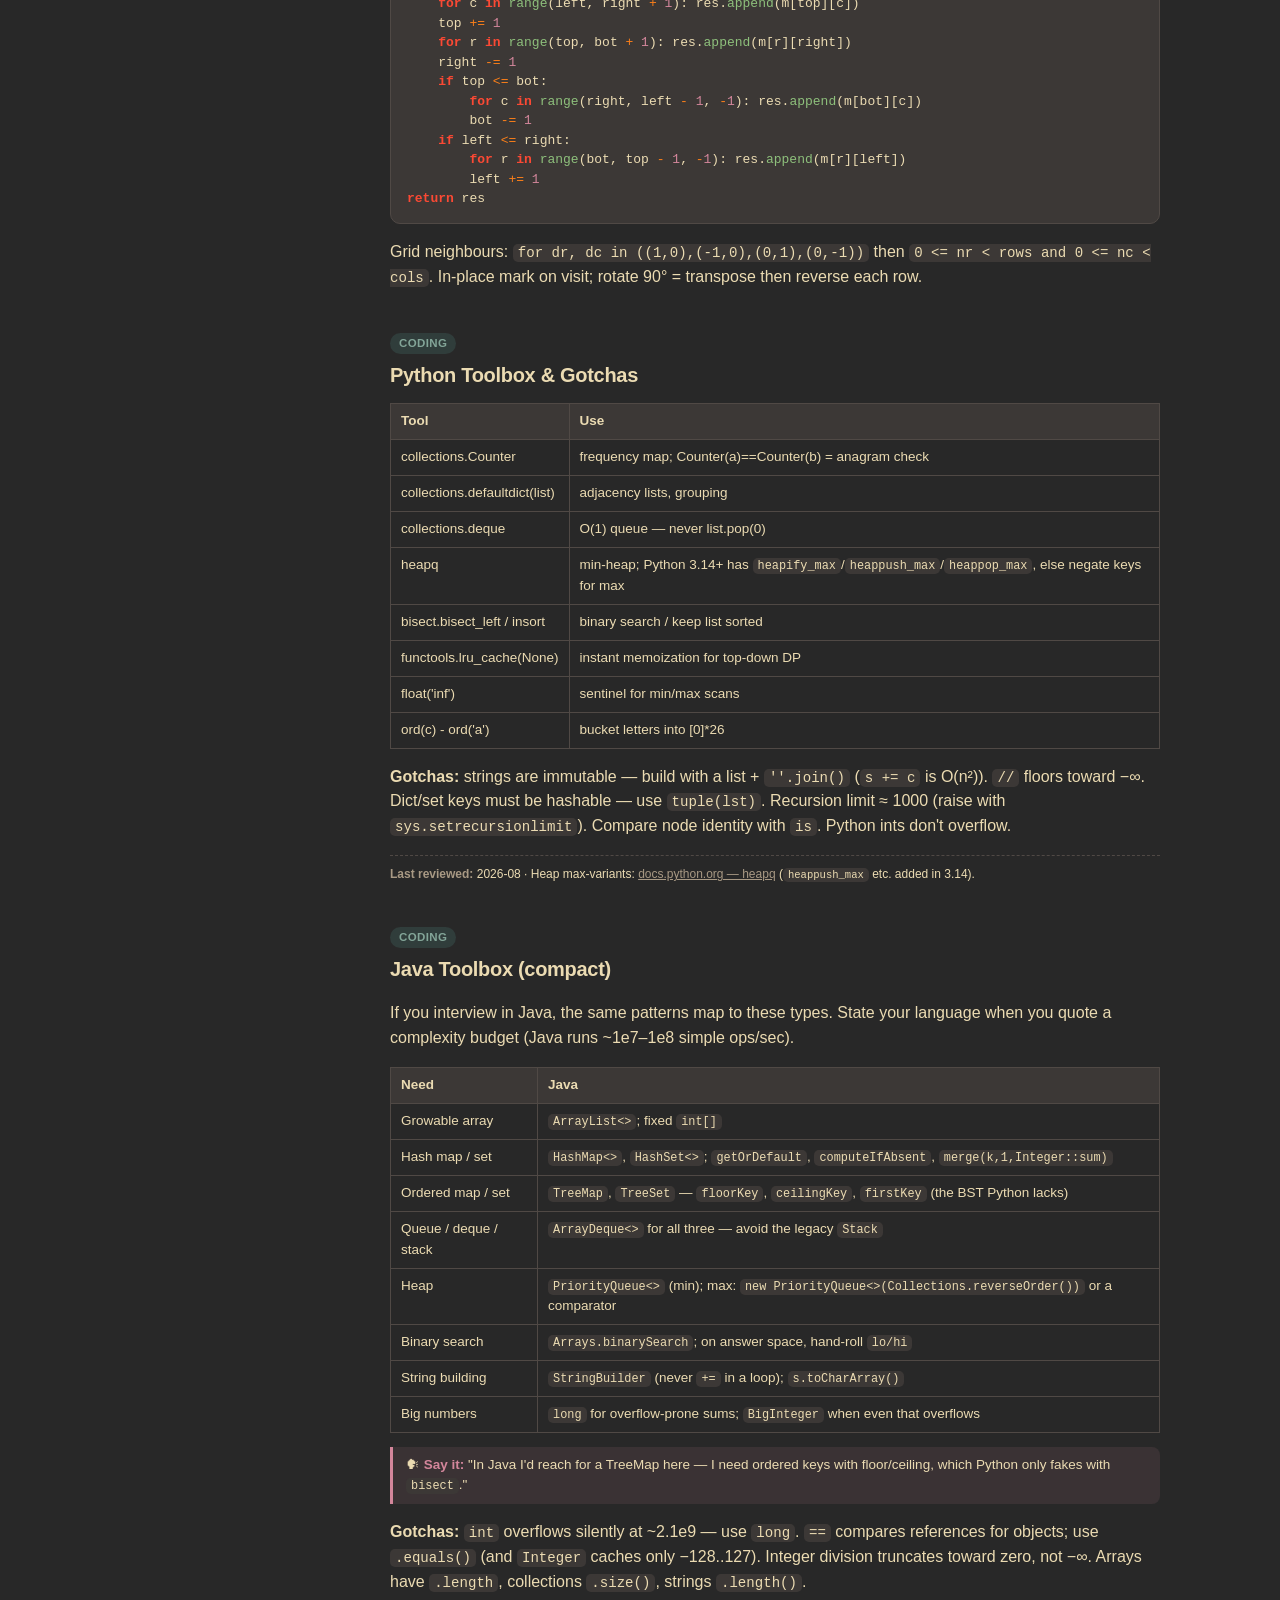
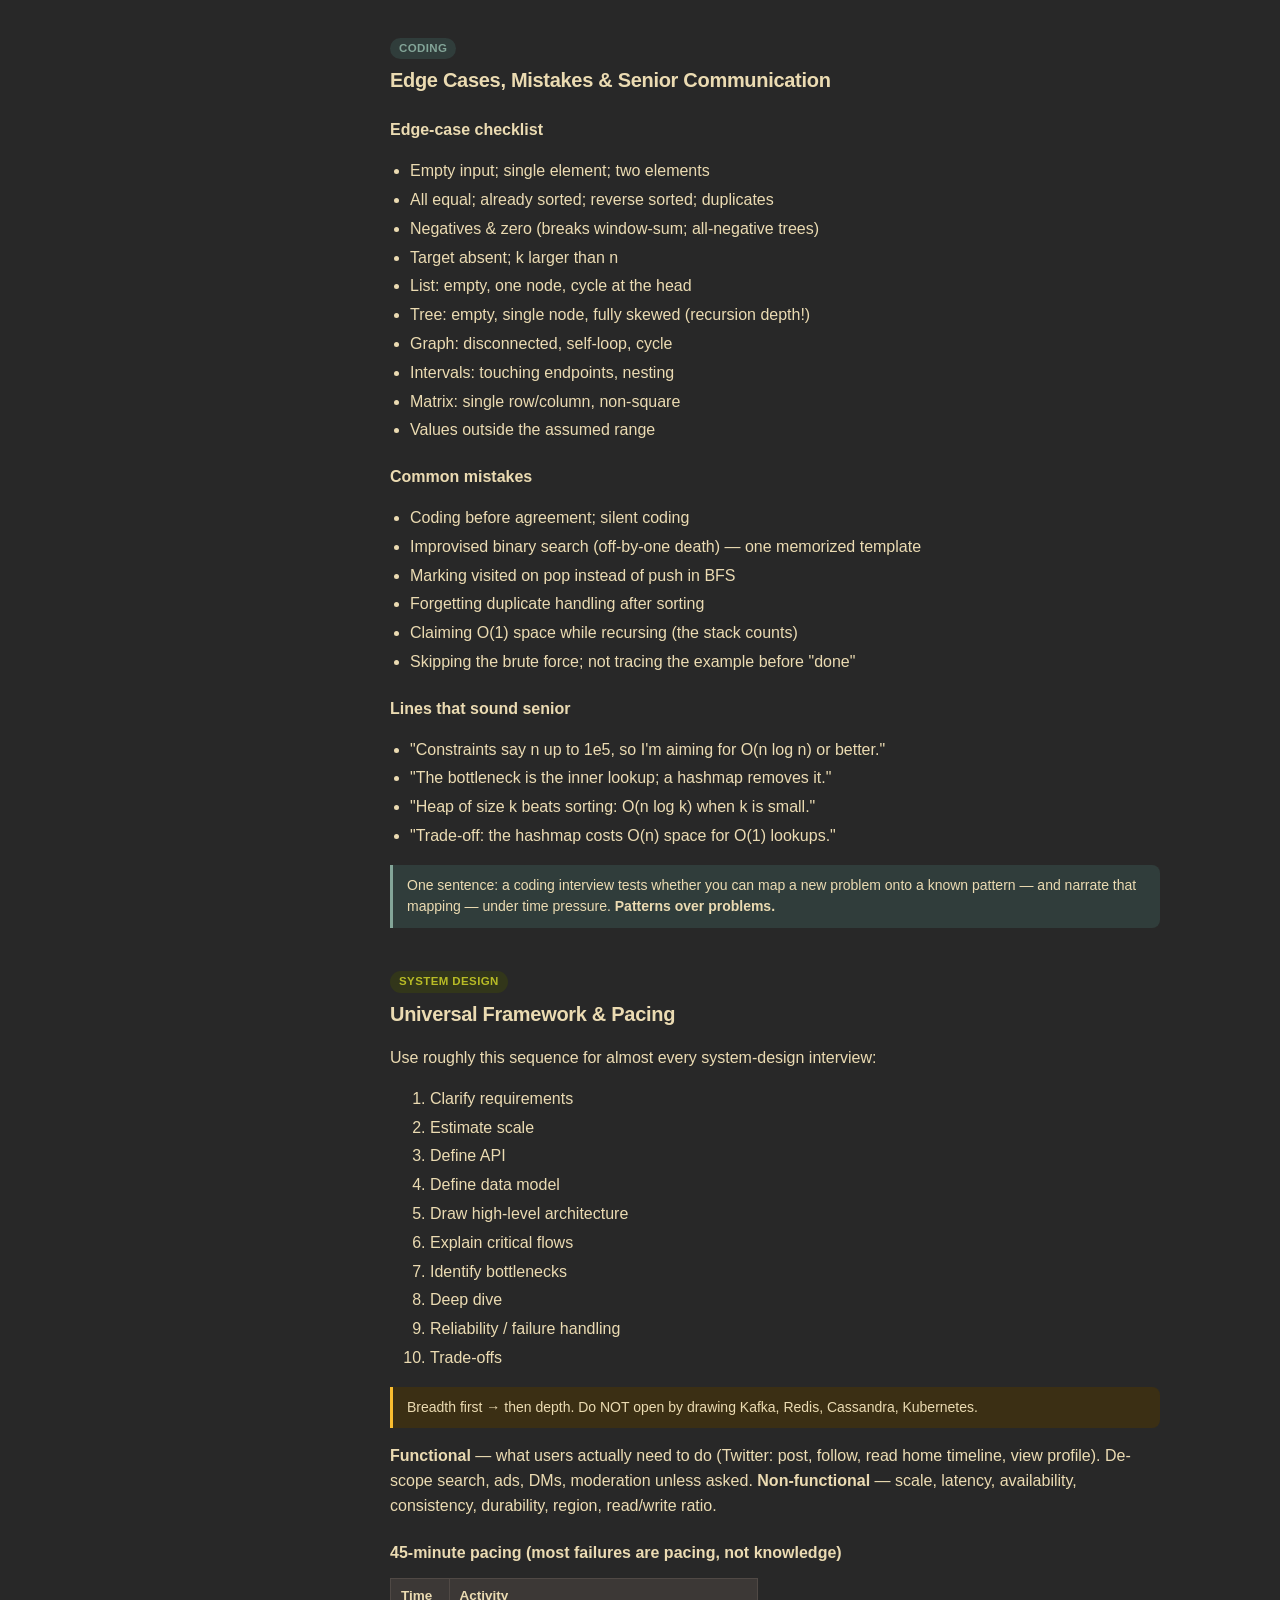
==== commit 189bfcee: "Add multi-theme picker with gruvbox as default Replace the binary light/dark toggle with a theme men" ====
--- a/site/index.html
+++ b/site/index.html
@@ -1,9 +1,10 @@
 <!doctype html>
-<html lang="en" data-theme="dark">
+<html lang="en" data-theme="gruvbox">
 <head>
   <meta charset="utf-8">
   <meta name="viewport" content="width=device-width, initial-scale=1">
   <title>SWE Interview Cheatsheets</title>
+  <link rel="icon" type="image/svg+xml" href="favicon.svg">
   <link rel="stylesheet" href="css/styles.css">
 </head>
 <body>
@@ -14,7 +15,9 @@
       <a class="icon-btn" href="https://github.com/felixvo/swe-interview-cheatsheets" target="_blank" rel="noopener" title="View source on GitHub" aria-label="View source on GitHub">
         <svg viewBox="0 0 16 16" width="18" height="18" fill="currentColor" aria-hidden="true"><path d="M8 0C3.58 0 0 3.58 0 8c0 3.54 2.29 6.53 5.47 7.59.4.07.55-.17.55-.38 0-.19-.01-.82-.01-1.49-2.01.37-2.53-.49-2.69-.94-.09-.23-.48-.94-.82-1.13-.28-.15-.68-.52-.01-.53.63-.01 1.08.58 1.23.82.72 1.21 1.87.87 2.33.66.07-.52.28-.87.51-1.07-1.78-.2-3.64-.89-3.64-3.95 0-.87.31-1.59.82-2.15-.08-.2-.36-1.02.08-2.12 0 0 .67-.21 2.2.82a7.6 7.6 0 012-.27c.68 0 1.36.09 2 .27 1.53-1.04 2.2-.82 2.2-.82.44 1.1.16 1.92.08 2.12.51.56.82 1.27.82 2.15 0 3.07-1.87 3.75-3.65 3.95.29.25.54.73.54 1.48 0 1.07-.01 1.93-.01 2.2 0 .21.15.46.55.38A8.013 8.013 0 0016 8c0-4.42-3.58-8-8-8z"/></svg>
       </a>
-      <button class="icon-btn" id="theme-toggle" title="Toggle theme">◐</button>
+      <div class="theme-picker">
+        <button class="icon-btn" id="theme-toggle" title="Change theme" aria-haspopup="true" aria-expanded="false">🎨</button>
+      </div>
     </div>
   </header>
   <main class="app" id="view"></main>
--- a/site/css/styles.css
+++ b/site/css/styles.css
@@ -20,7 +20,180 @@
   --radius: 14px;
   --mono: ui-monospace, "SF Mono", "JetBrains Mono", Menlo, Consolas, monospace;
   --sans: -apple-system, BlinkMacSystemFont, "Segoe UI", Inter, Roboto, sans-serif;
-}
+  /* syntax tokens */
+  --tok-kw: #a626a4;
+  --tok-str: #3f8f3f;
+  --tok-num: #b76b01;
+  --tok-com: #9aa1ac;
+  --tok-fn: #3b6ef5;
+  --tok-op: #0184bc;
+}
+
+/* ===== Themes ===== (default is gruvbox, set in app.js) */
+
+/* Gruvbox Dark — default */
+:root[data-theme="gruvbox"] {
+  --bg: #282828;
+  --surface: #32302f;
+  --surface-2: #3c3836;
+  --border: #504945;
+  --text: #ebdbb2;
+  --text-dim: #d5c4a1;
+  --text-faint: #a89984;
+  --accent: #83a598;
+  --accent-weak: #303d3b;
+  --green: #b8bb26;
+  --green-weak: #32361a;
+  --amber: #fabd2f;
+  --amber-weak: #3b2f14;
+  --red: #fb4934;
+  --red-weak: #3a201c;
+  --purple: #d3869b;
+  --shadow: 0 1px 3px rgba(0,0,0,.35), 0 8px 24px rgba(0,0,0,.4);
+  --tok-kw: #fb4934;
+  --tok-str: #b8bb26;
+  --tok-num: #d3869b;
+  --tok-com: #928374;
+  --tok-fn: #8ec07c;
+  --tok-op: #fe8019;
+}
+
+/* Gruvbox Light */
+:root[data-theme="gruvbox-light"] {
+  --bg: #fbf1c7;
+  --surface: #f9f5d7;
+  --surface-2: #f2e5bc;
+  --border: #e0d4a8;
+  --text: #3c3836;
+  --text-dim: #504945;
+  --text-faint: #7c6f64;
+  --accent: #076678;
+  --accent-weak: #e2ece8;
+  --green: #79740e;
+  --green-weak: #e9ecc9;
+  --amber: #b57614;
+  --amber-weak: #f4e7c1;
+  --red: #9d0006;
+  --red-weak: #f5dcd6;
+  --purple: #8f3f71;
+  --shadow: 0 1px 3px rgba(80,73,69,.1), 0 6px 20px rgba(80,73,69,.08);
+  --tok-kw: #9d0006;
+  --tok-str: #79740e;
+  --tok-num: #8f3f71;
+  --tok-com: #928374;
+  --tok-fn: #427b58;
+  --tok-op: #af3a03;
+}
+
+/* Nord */
+:root[data-theme="nord"] {
+  --bg: #2e3440;
+  --surface: #333b49;
+  --surface-2: #3b4252;
+  --border: #434c5e;
+  --text: #eceff4;
+  --text-dim: #d8dee9;
+  --text-faint: #7b88a1;
+  --accent: #88c0d0;
+  --accent-weak: #333f4a;
+  --green: #a3be8c;
+  --green-weak: #2f3a30;
+  --amber: #ebcb8b;
+  --amber-weak: #3a3626;
+  --red: #bf616a;
+  --red-weak: #3a2a2c;
+  --purple: #b48ead;
+  --shadow: 0 1px 3px rgba(0,0,0,.3), 0 8px 24px rgba(0,0,0,.35);
+  --tok-kw: #81a1c1;
+  --tok-str: #a3be8c;
+  --tok-num: #b48ead;
+  --tok-com: #616e88;
+  --tok-fn: #88c0d0;
+  --tok-op: #81a1c1;
+}
+
+/* Dracula */
+:root[data-theme="dracula"] {
+  --bg: #282a36;
+  --surface: #2f313f;
+  --surface-2: #383a4a;
+  --border: #44475a;
+  --text: #f8f8f2;
+  --text-dim: #c8c9d0;
+  --text-faint: #6272a4;
+  --accent: #bd93f9;
+  --accent-weak: #322f47;
+  --green: #50fa7b;
+  --green-weak: #1e3226;
+  --amber: #f1fa8c;
+  --amber-weak: #34351e;
+  --red: #ff5555;
+  --red-weak: #3a2020;
+  --purple: #ff79c6;
+  --shadow: 0 1px 3px rgba(0,0,0,.35), 0 8px 24px rgba(0,0,0,.4);
+  --tok-kw: #ff79c6;
+  --tok-str: #f1fa8c;
+  --tok-num: #bd93f9;
+  --tok-com: #6272a4;
+  --tok-fn: #50fa7b;
+  --tok-op: #ff79c6;
+}
+
+/* Catppuccin Mocha */
+:root[data-theme="catppuccin"] {
+  --bg: #1e1e2e;
+  --surface: #252537;
+  --surface-2: #313244;
+  --border: #45475a;
+  --text: #cdd6f4;
+  --text-dim: #bac2de;
+  --text-faint: #7f849c;
+  --accent: #89b4fa;
+  --accent-weak: #2a2c44;
+  --green: #a6e3a1;
+  --green-weak: #23301f;
+  --amber: #f9e2af;
+  --amber-weak: #363018;
+  --red: #f38ba8;
+  --red-weak: #37222b;
+  --purple: #cba6f7;
+  --shadow: 0 1px 3px rgba(0,0,0,.35), 0 8px 24px rgba(0,0,0,.4);
+  --tok-kw: #cba6f7;
+  --tok-str: #a6e3a1;
+  --tok-num: #fab387;
+  --tok-com: #6c7086;
+  --tok-fn: #89b4fa;
+  --tok-op: #94e2d5;
+}
+
+/* Solarized Light */
+:root[data-theme="solarized-light"] {
+  --bg: #fdf6e3;
+  --surface: #fffdf6;
+  --surface-2: #eee8d5;
+  --border: #ded8c0;
+  --text: #586e75;
+  --text-dim: #657b83;
+  --text-faint: #93a1a1;
+  --accent: #268bd2;
+  --accent-weak: #dce9f2;
+  --green: #859900;
+  --green-weak: #e8eccf;
+  --amber: #b58900;
+  --amber-weak: #f2e8c8;
+  --red: #dc322f;
+  --red-weak: #f6dcd6;
+  --purple: #6c71c4;
+  --shadow: 0 1px 3px rgba(88,110,117,.1), 0 6px 20px rgba(88,110,117,.08);
+  --tok-kw: #859900;
+  --tok-str: #2aa198;
+  --tok-num: #d33682;
+  --tok-com: #93a1a1;
+  --tok-fn: #268bd2;
+  --tok-op: #cb4b16;
+}
+
+/* Midnight (original dark) */
 :root[data-theme="dark"] {
   --bg: #0f1116;
   --surface: #171a21;
@@ -39,7 +212,14 @@
   --red-weak: #2c1717;
   --purple: #9b82ff;
   --shadow: 0 1px 3px rgba(0,0,0,.3), 0 8px 24px rgba(0,0,0,.35);
-}
+  --tok-kw: #d68bd6;
+  --tok-str: #8ec07c;
+  --tok-num: #e0a56b;
+  --tok-com: #7d8590;
+  --tok-fn: #6cb0ff;
+  --tok-op: #5bc4d0;
+}
+/* Daylight (original light) uses the bare :root palette above */
 * { box-sizing: border-box; }
 html, body { margin: 0; padding: 0; }
 body {
@@ -77,6 +257,30 @@
   display: inline-flex; align-items: center; justify-content: center;
 }
 .icon-btn:hover { color: var(--text); border-color: var(--text-faint); }
+
+/* ===== Theme picker ===== */
+.theme-picker { position: relative; }
+.theme-menu {
+  position: absolute; top: 44px; right: 0; z-index: 40;
+  background: var(--surface); border: 1px solid var(--border); border-radius: 12px;
+  box-shadow: var(--shadow); padding: 6px; min-width: 190px;
+}
+.theme-menu[hidden] { display: none; }
+.theme-menu .tm-head { font-size: 11px; text-transform: uppercase; letter-spacing: .5px; color: var(--text-faint); padding: 6px 10px 4px; }
+.theme-opt {
+  display: flex; align-items: center; gap: 10px; width: 100%;
+  padding: 7px 10px; border: none; border-radius: 8px; background: none;
+  color: var(--text); font-size: 13.5px; font-family: var(--sans); cursor: pointer; text-align: left;
+}
+.theme-opt:hover { background: var(--surface-2); }
+.theme-opt.active { background: var(--accent-weak); color: var(--accent); }
+.theme-opt .sw {
+  width: 26px; height: 16px; border-radius: 5px; flex: none;
+  border: 1px solid rgba(127,127,127,.35);
+  background: linear-gradient(135deg, var(--sw-bg) 0 55%, var(--sw-accent) 55% 100%);
+}
+.theme-opt .tm-check { margin-left: auto; opacity: 0; }
+.theme-opt.active .tm-check { opacity: 1; }
 
 /* ===== Generic ===== */
 h1 { font-size: 28px; letter-spacing: -.5px; margin: 6px 0 4px; }
@@ -130,6 +334,22 @@
 .stat span { font-size: 12px; color: var(--text-dim); text-transform: uppercase; letter-spacing: .4px; }
 
 /* ===== Reference ===== */
+/* ---- pattern mindmap ---- */
+:root { --mm0:#3b6ef5; --mm1:#7b5cff; --mm2:#1f9d55; --mm3:#c47f00; --mm4:#d64545; --mm5:#0e8f9c; }
+:root[data-theme="dark"] { --mm0:#5b8cff; --mm1:#9b82ff; --mm2:#46c07f; --mm3:#e0a63a; --mm4:#e56b6b; --mm5:#33b6c4; }
+.mm-wrap { overflow-x: auto; margin: 16px 0 10px; padding-bottom: 4px; }
+.mindmap { width: 100%; max-width: 662px; min-width: 600px; height: auto; display: block; }
+.mm-c0 { --c: var(--mm0); } .mm-c1 { --c: var(--mm1); } .mm-c2 { --c: var(--mm2); }
+.mm-c3 { --c: var(--mm3); } .mm-c4 { --c: var(--mm4); } .mm-c5 { --c: var(--mm5); }
+.mm-link { fill: none; stroke: var(--c); stroke-width: 1.5; opacity: .5; }
+.mm-rootbox { fill: url(#mmroot); }
+.mm-roott { fill: #fff; font-family: var(--sans); font-size: 13px; font-weight: 700; }
+.mm-roots { fill: rgba(255,255,255,.85); font-family: var(--sans); font-size: 11px; }
+.mm-cl { fill: color-mix(in srgb, var(--c) 13%, var(--surface)); stroke: var(--c); stroke-width: 1.3; }
+.mm-clt { fill: var(--c); font-family: var(--sans); font-size: 11.5px; font-weight: 700; }
+.mm-leaf { fill: var(--surface); stroke: var(--border); stroke-width: 1; }
+.mm-bar { stroke: none; fill: var(--c); }
+.mm-leaft { fill: var(--text); font-family: var(--sans); font-size: 12.5px; font-weight: 600; }
 .ref-intro { margin: 6px 0 24px; padding-bottom: 22px; border-bottom: 1px solid var(--border); max-width: 900px; }
 .ref-intro h1 { margin: 0 0 8px; }
 .ref-intro .lead { line-height: 1.65; }
@@ -161,19 +381,13 @@
   line-height: 1.5; margin: 12px 0;
 }
 pre code { font-family: var(--mono); }
-/* syntax highlighting tokens (light defaults) */
-.tok-kw  { color: #a626a4; font-weight: 600; }
-.tok-str { color: #3f8f3f; }
-.tok-num { color: #b76b01; }
-.tok-com { color: #9aa1ac; font-style: italic; }
-.tok-fn  { color: #3b6ef5; }
-.tok-op  { color: #0184bc; }
-:root[data-theme="dark"] .tok-kw  { color: #d68bd6; }
-:root[data-theme="dark"] .tok-str { color: #8ec07c; }
-:root[data-theme="dark"] .tok-num { color: #e0a56b; }
-:root[data-theme="dark"] .tok-com { color: #7d8590; }
-:root[data-theme="dark"] .tok-fn  { color: #6cb0ff; }
-:root[data-theme="dark"] .tok-op  { color: #5bc4d0; }
+/* syntax highlighting tokens — colors driven by the active theme's variables */
+.tok-kw  { color: var(--tok-kw); font-weight: 600; }
+.tok-str { color: var(--tok-str); }
+.tok-num { color: var(--tok-num); }
+.tok-com { color: var(--tok-com); font-style: italic; }
+.tok-fn  { color: var(--tok-fn); }
+.tok-op  { color: var(--tok-op); }
 .callout { border-left: 3px solid var(--accent); background: var(--accent-weak); padding: 10px 14px; border-radius: 0 8px 8px 0; margin: 14px 0; font-size: 14px; }
 .callout.warn { border-color: var(--amber); background: var(--amber-weak); }
 .mnemonic {
@@ -183,6 +397,17 @@
   font-size: 13.5px; line-height: 1.5;
 }
 .mnemonic b { color: var(--purple); }
+.srcnote { margin-top: 16px; padding-top: 9px; border-top: 1px dashed var(--border); font-size: 12px; color: var(--text-faint); line-height: 1.55; }
+.srcnote b { color: var(--text-faint); font-weight: 600; }
+.srcnote a { color: var(--text-faint); text-decoration: underline; }
+.deepdive { border: 1px solid var(--border); border-radius: 8px; margin: 12px 0; background: var(--surface-2); }
+.deepdive > summary { cursor: pointer; padding: 8px 13px; font-size: 13px; font-weight: 600; color: var(--accent); list-style: none; user-select: none; }
+.deepdive > summary::-webkit-details-marker { display: none; }
+.deepdive > summary::before { content: "▸ "; color: var(--text-faint); }
+.deepdive[open] > summary::before { content: "▾ "; }
+.deepdive[open] > summary { border-bottom: 1px solid var(--border); }
+.deepdive > :not(summary) { padding-left: 13px; padding-right: 13px; }
+.deepdive > :not(summary):last-child { padding-bottom: 10px; }
 
 /* ===== Flashcards ===== */
 .study-wrap { max-width: 680px; margin: 0 auto; }
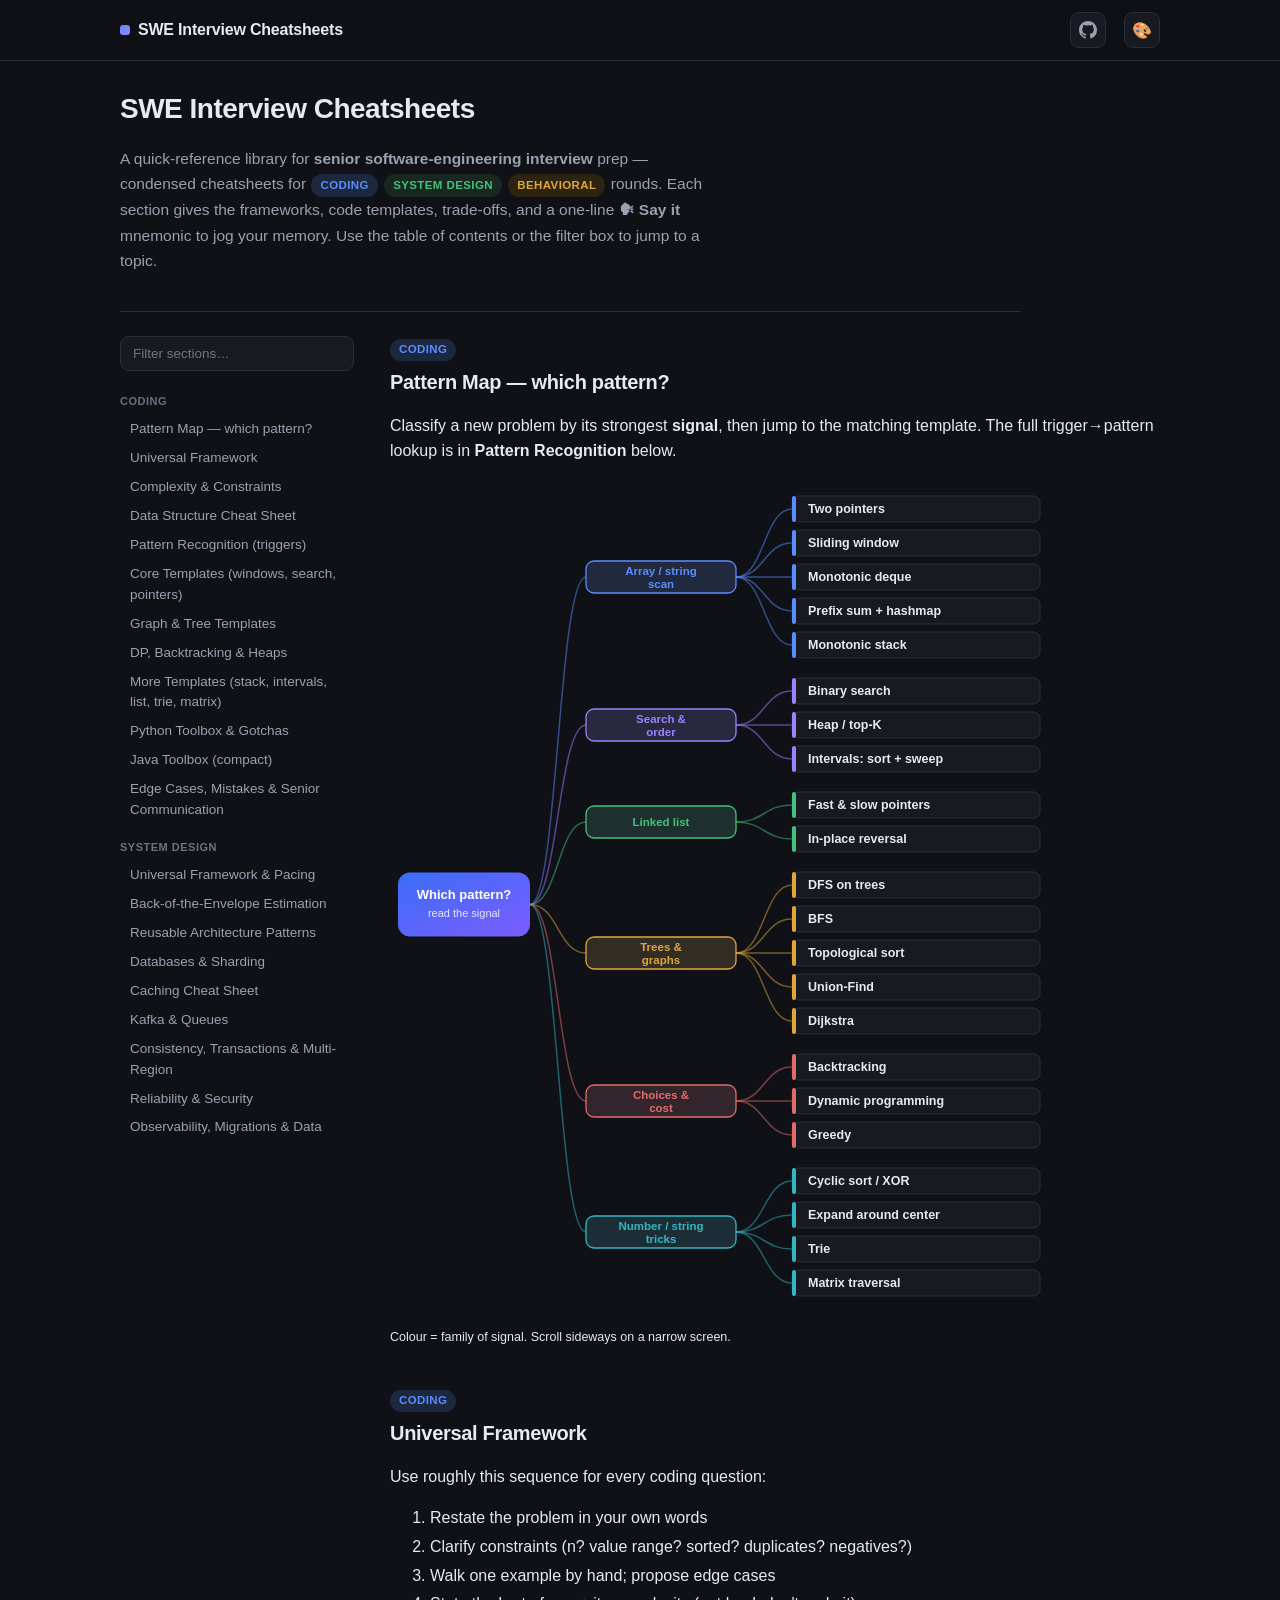
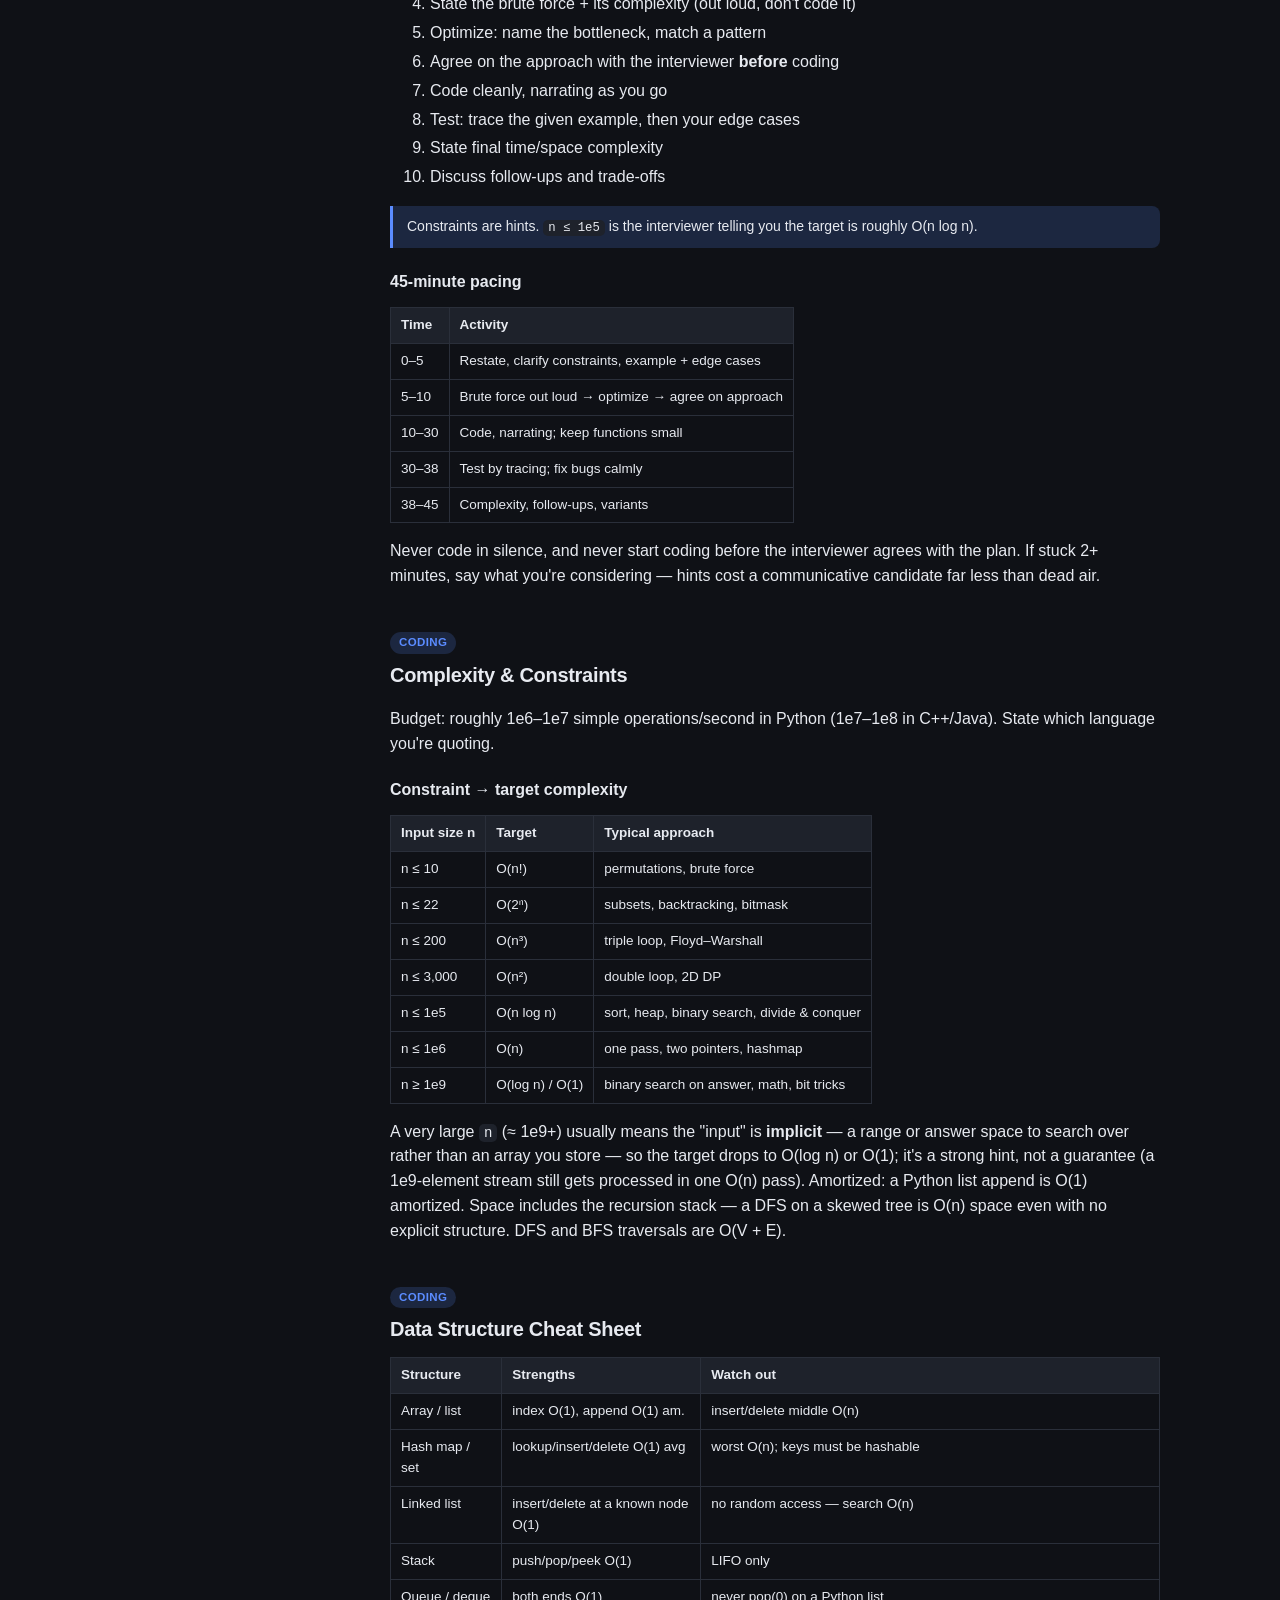
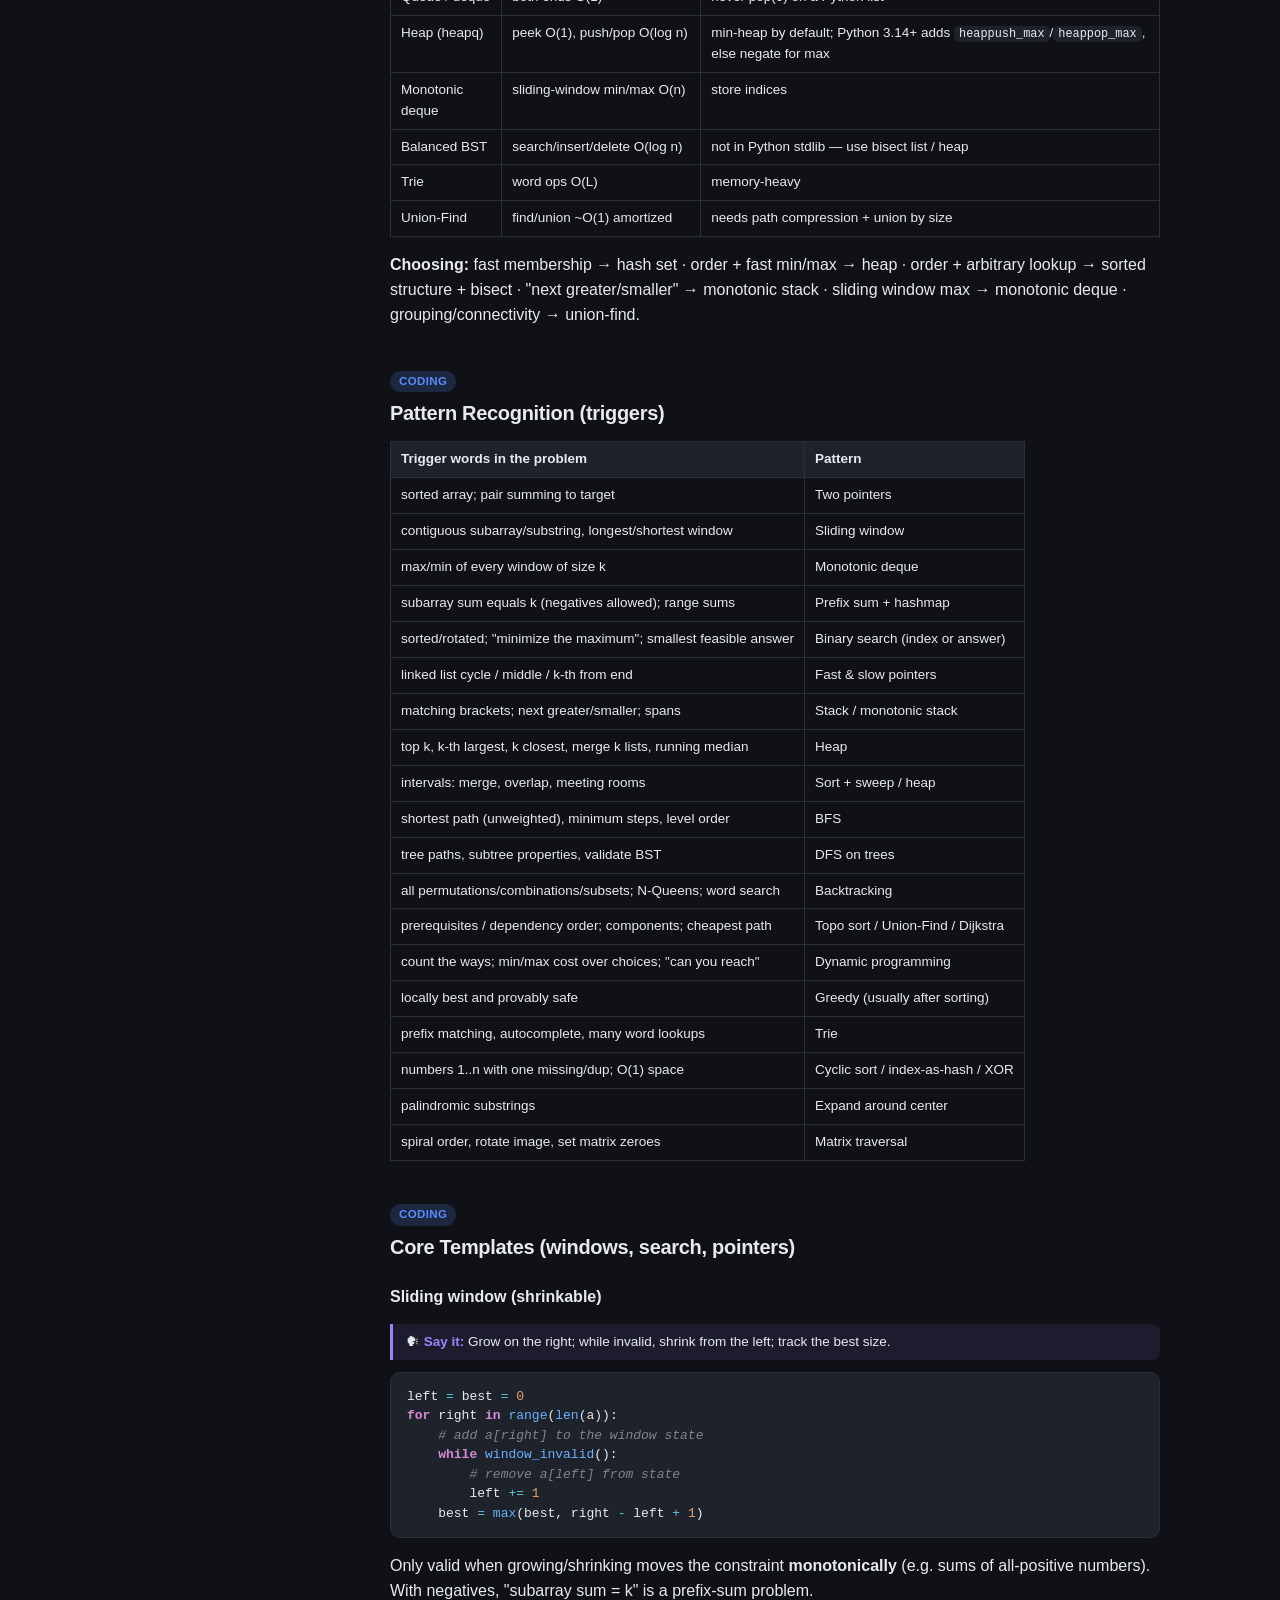
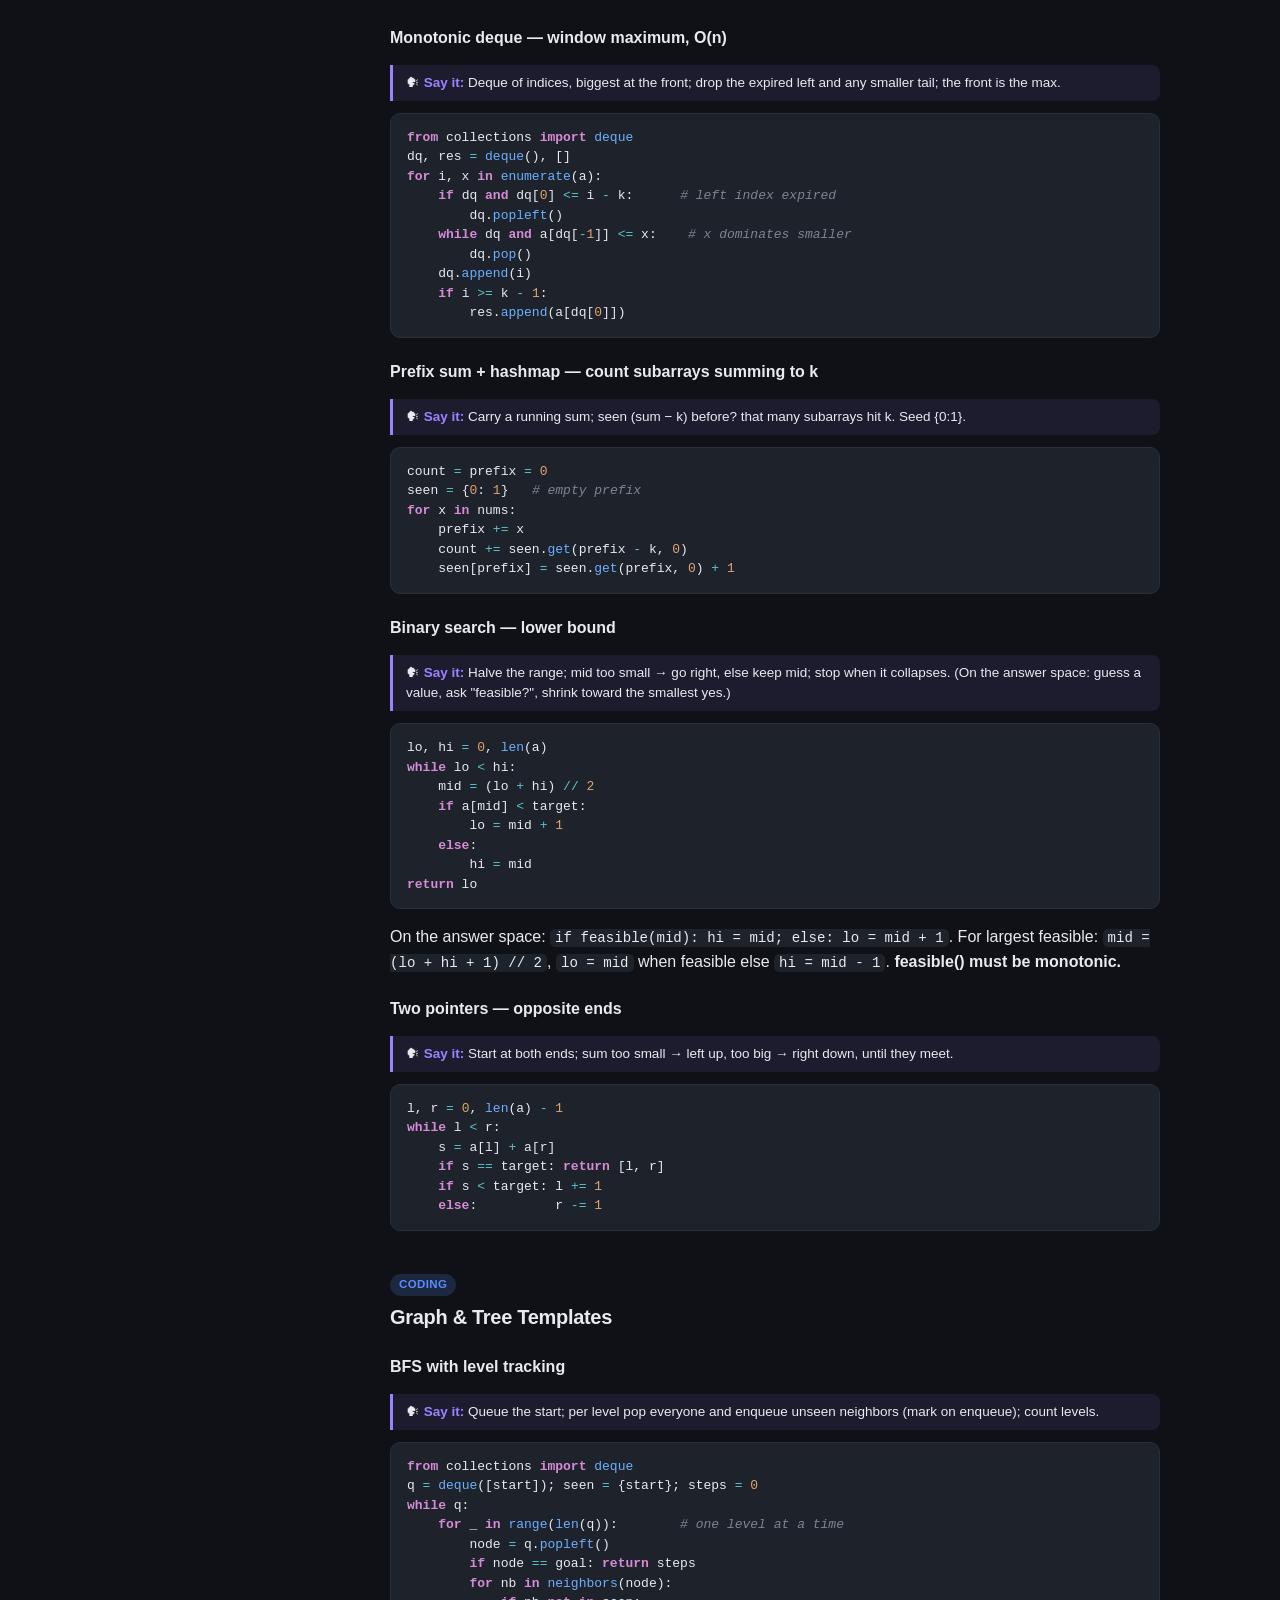
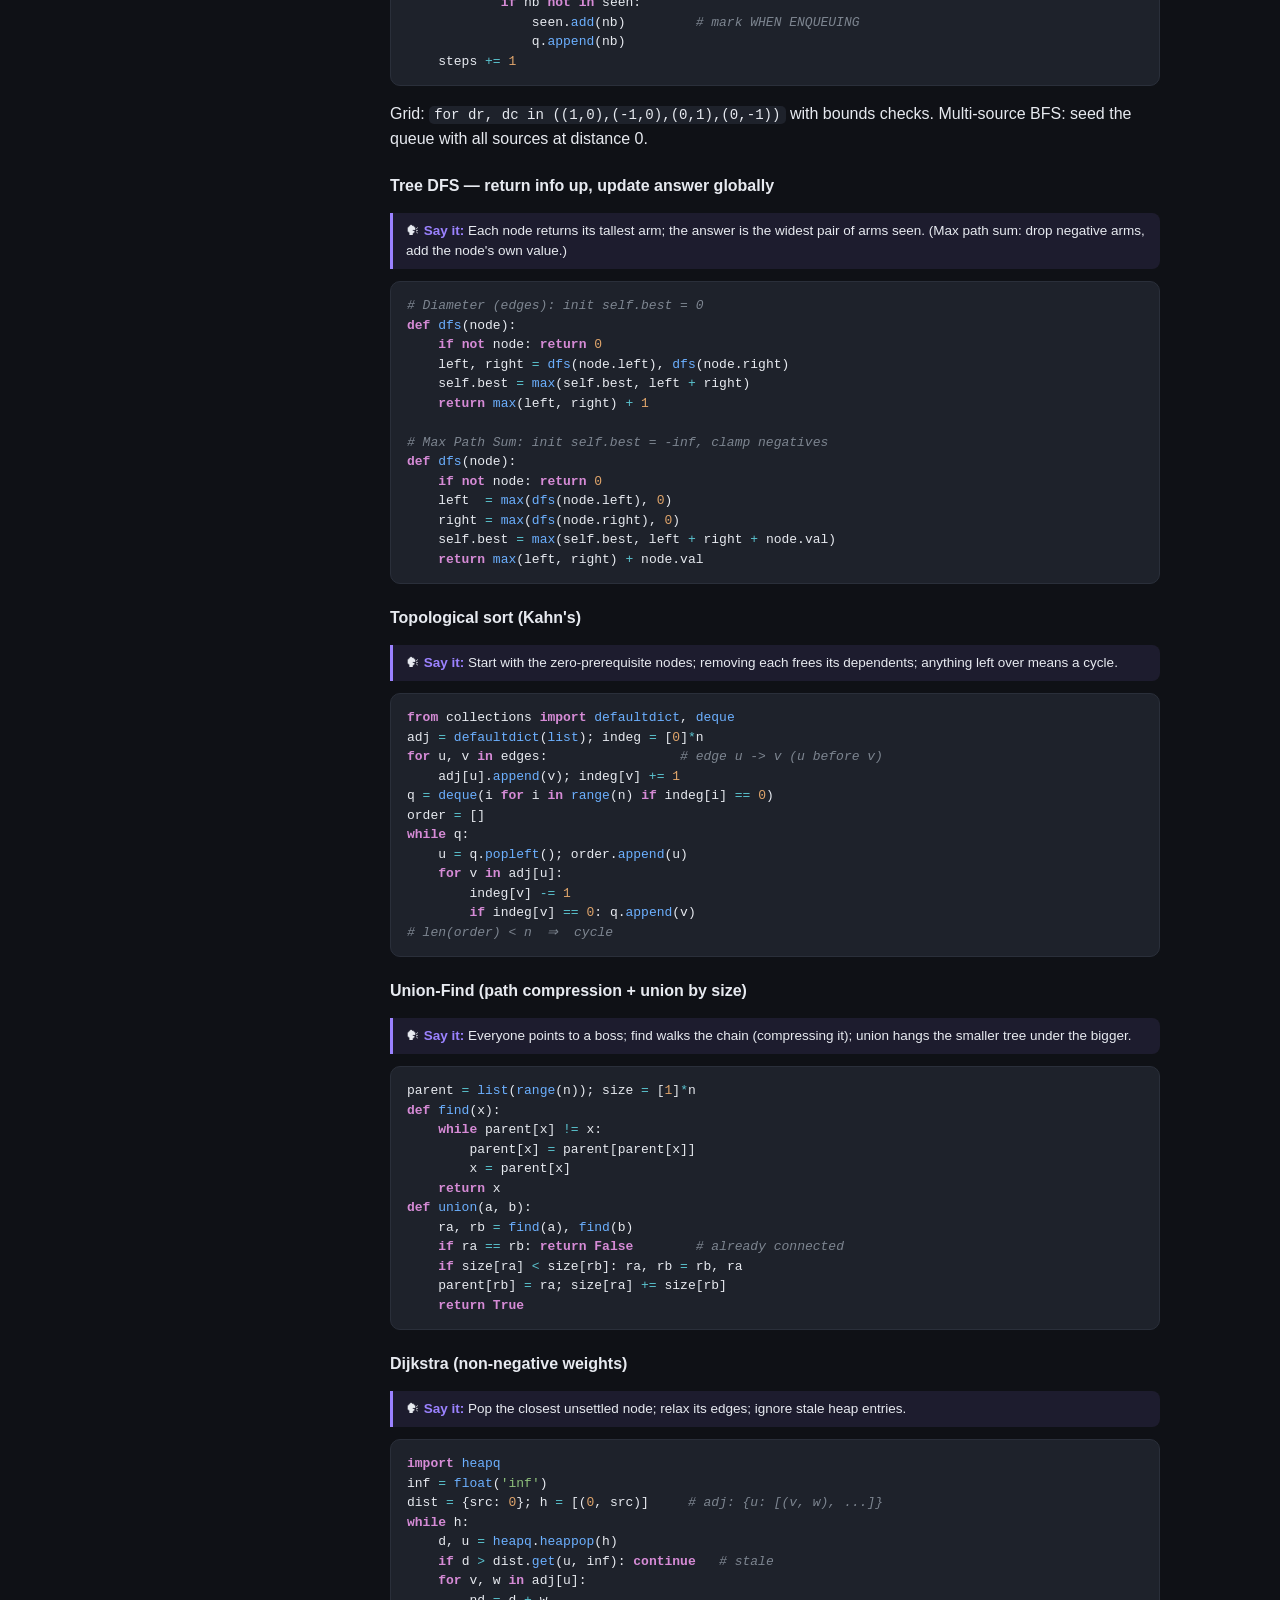
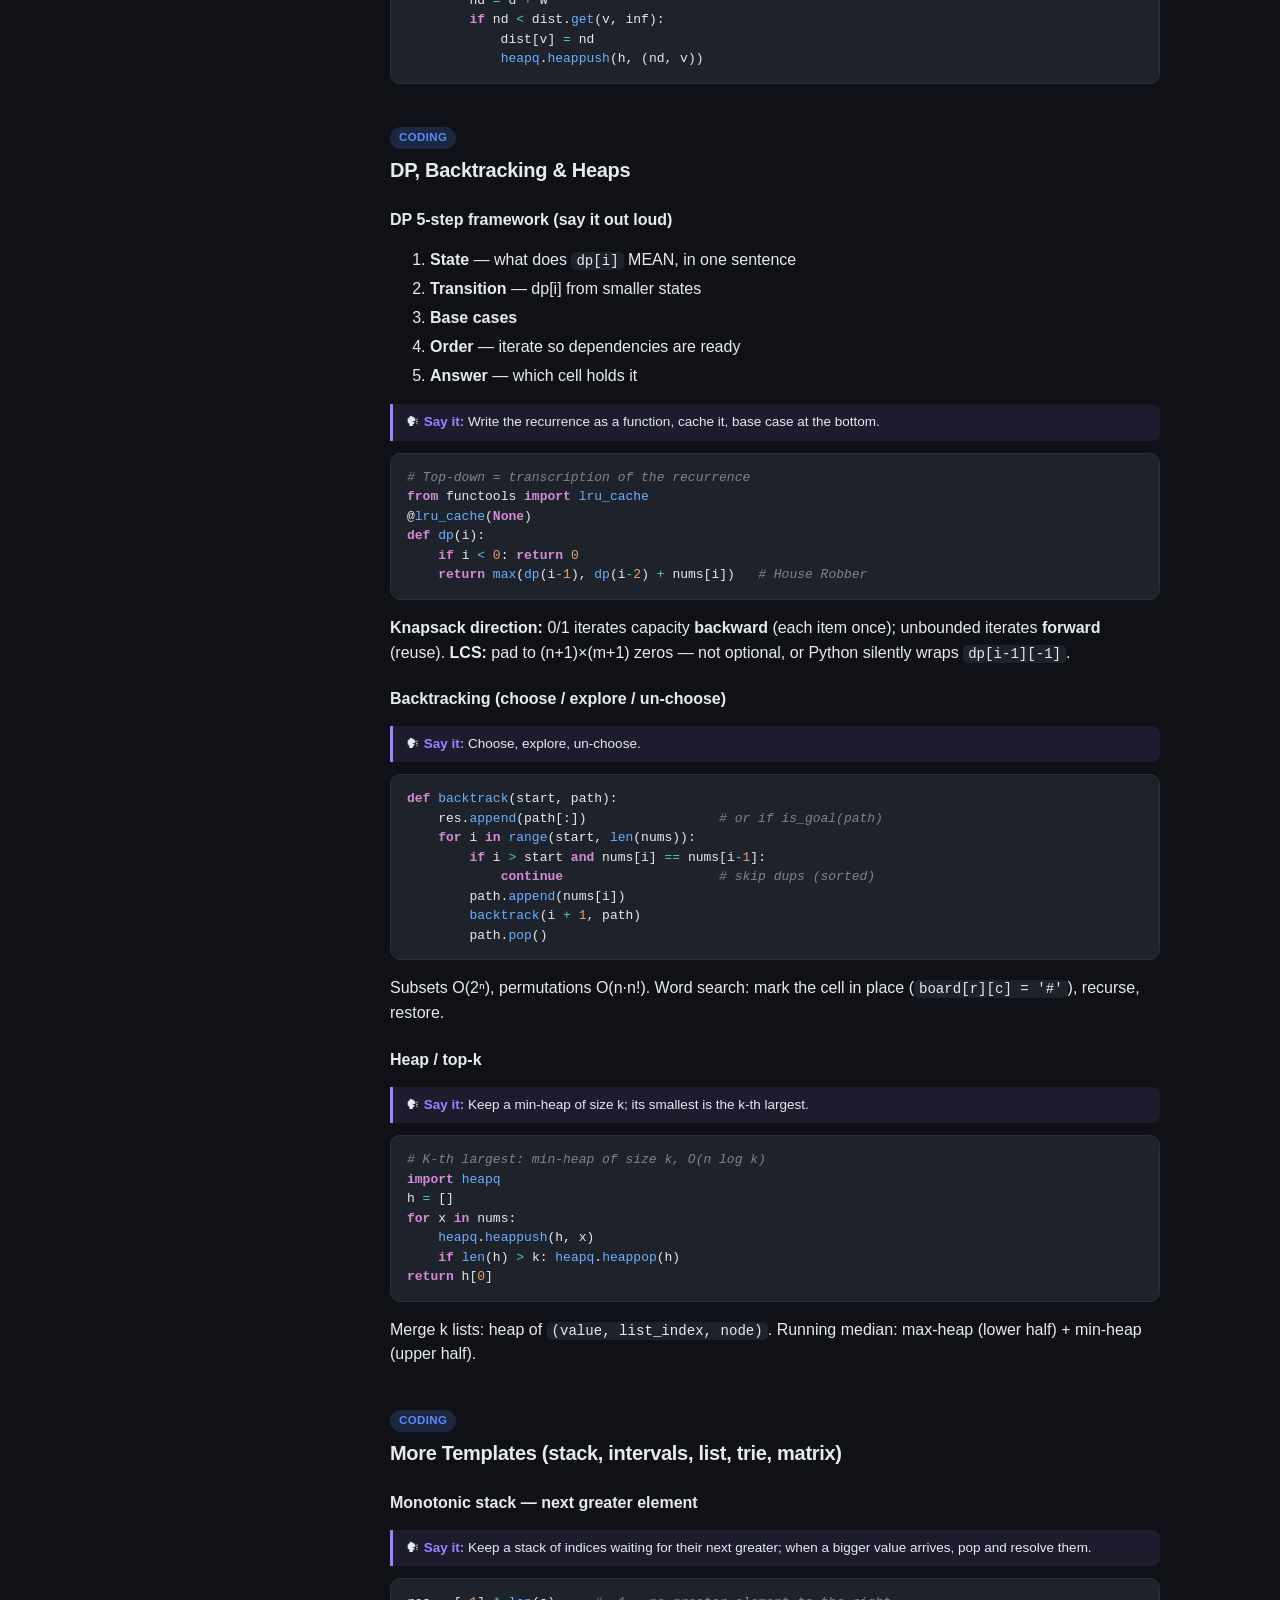
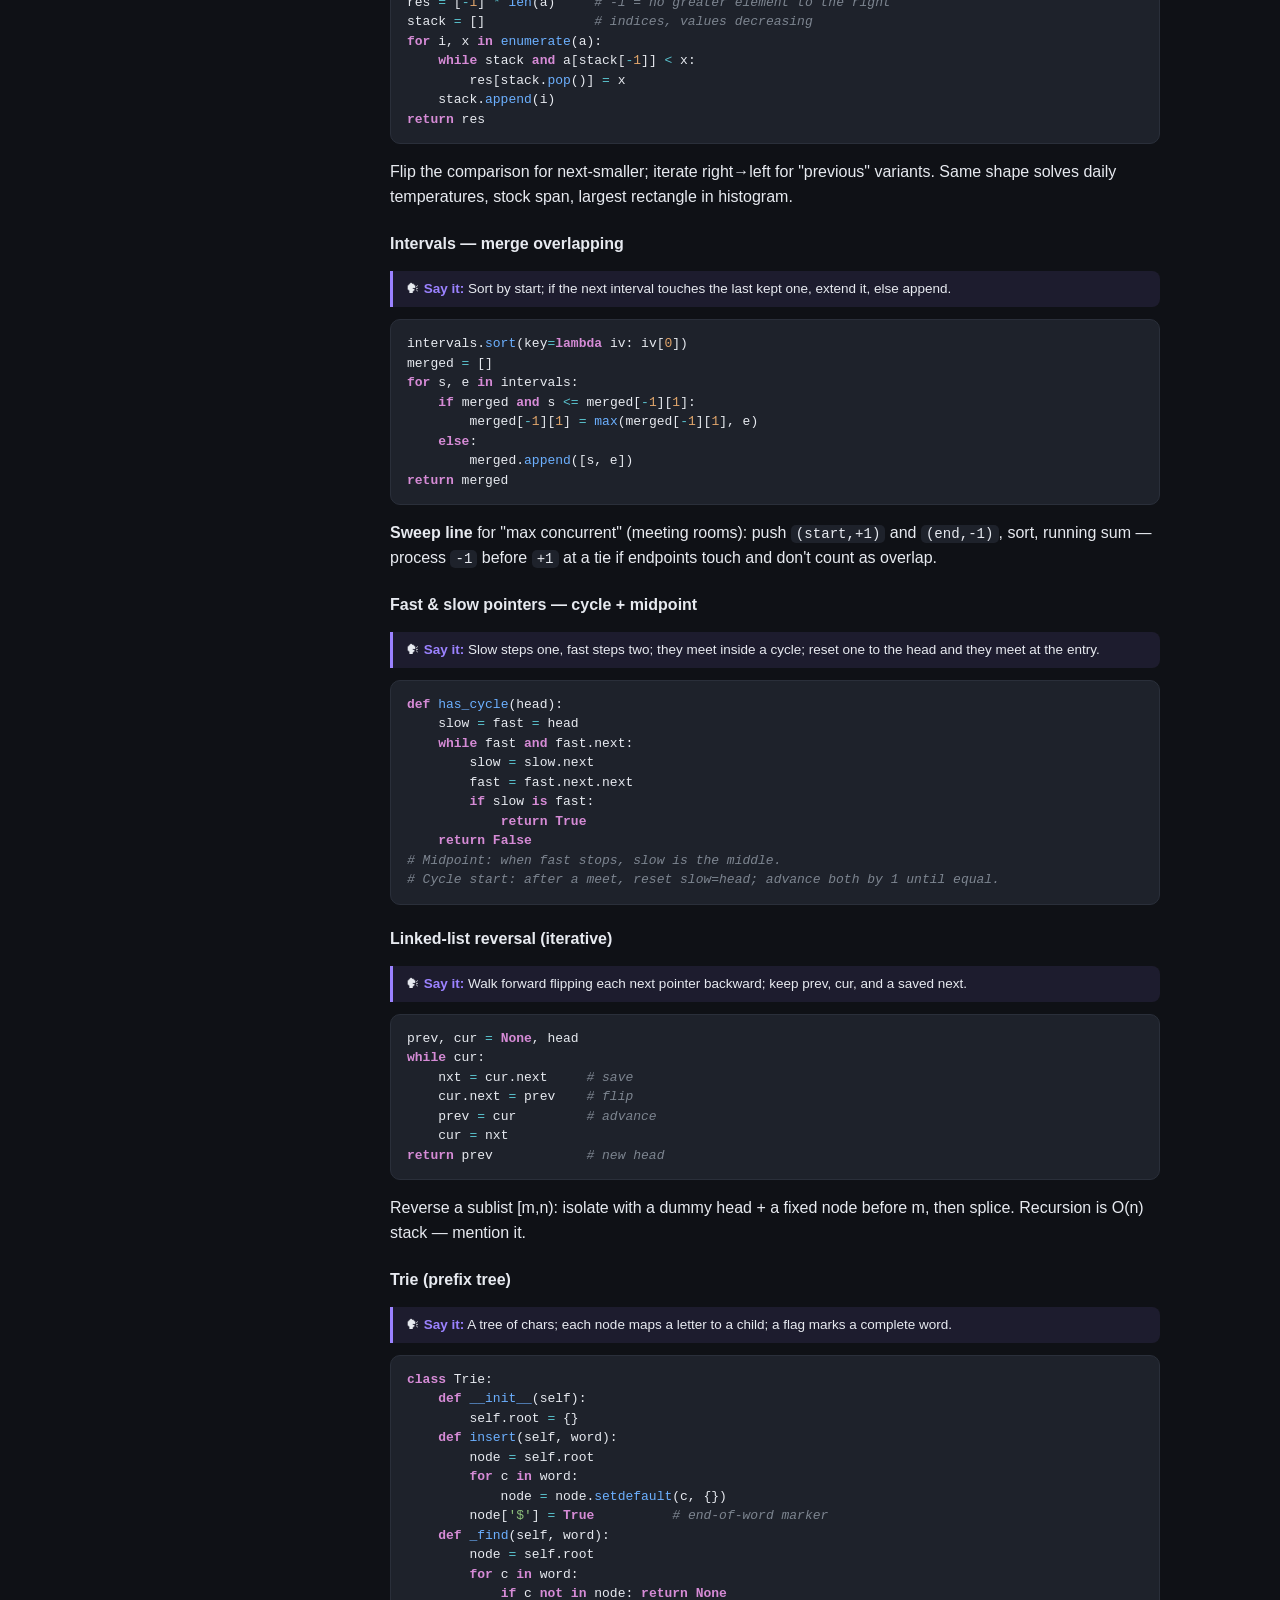
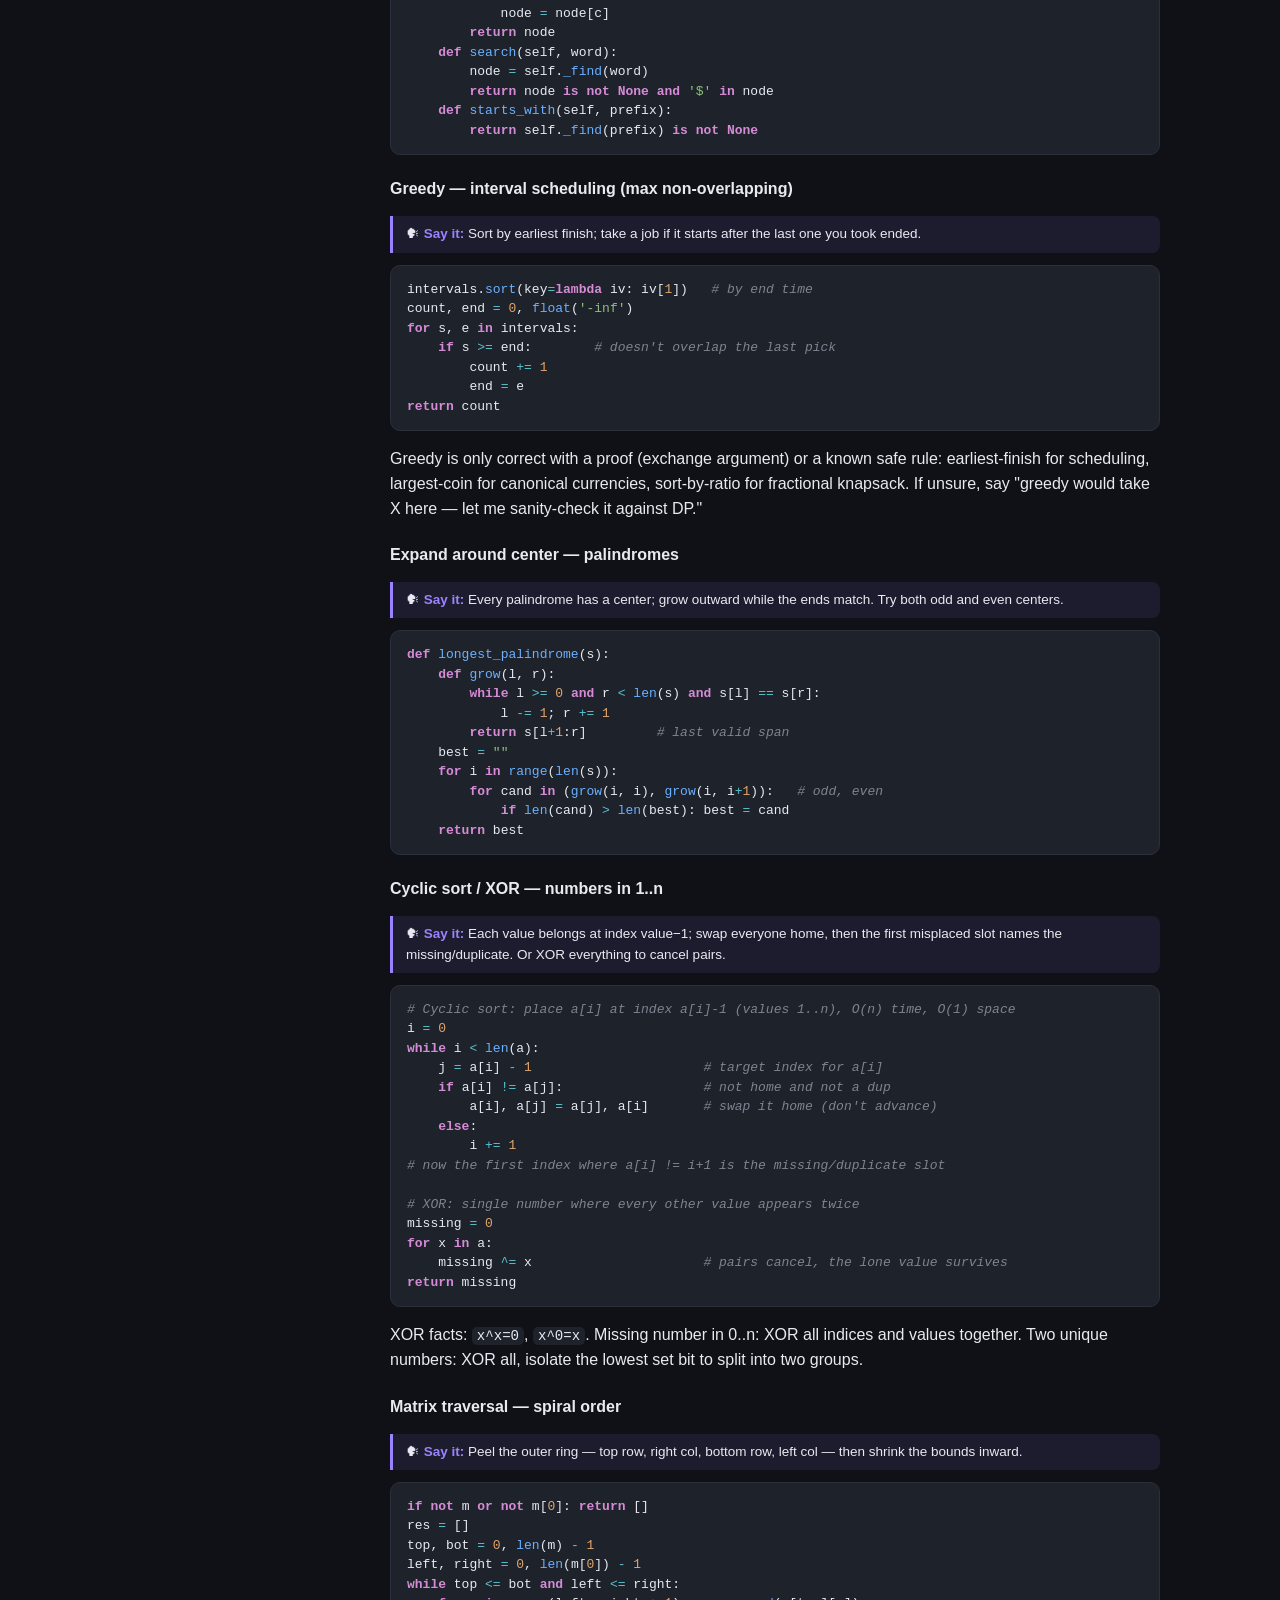
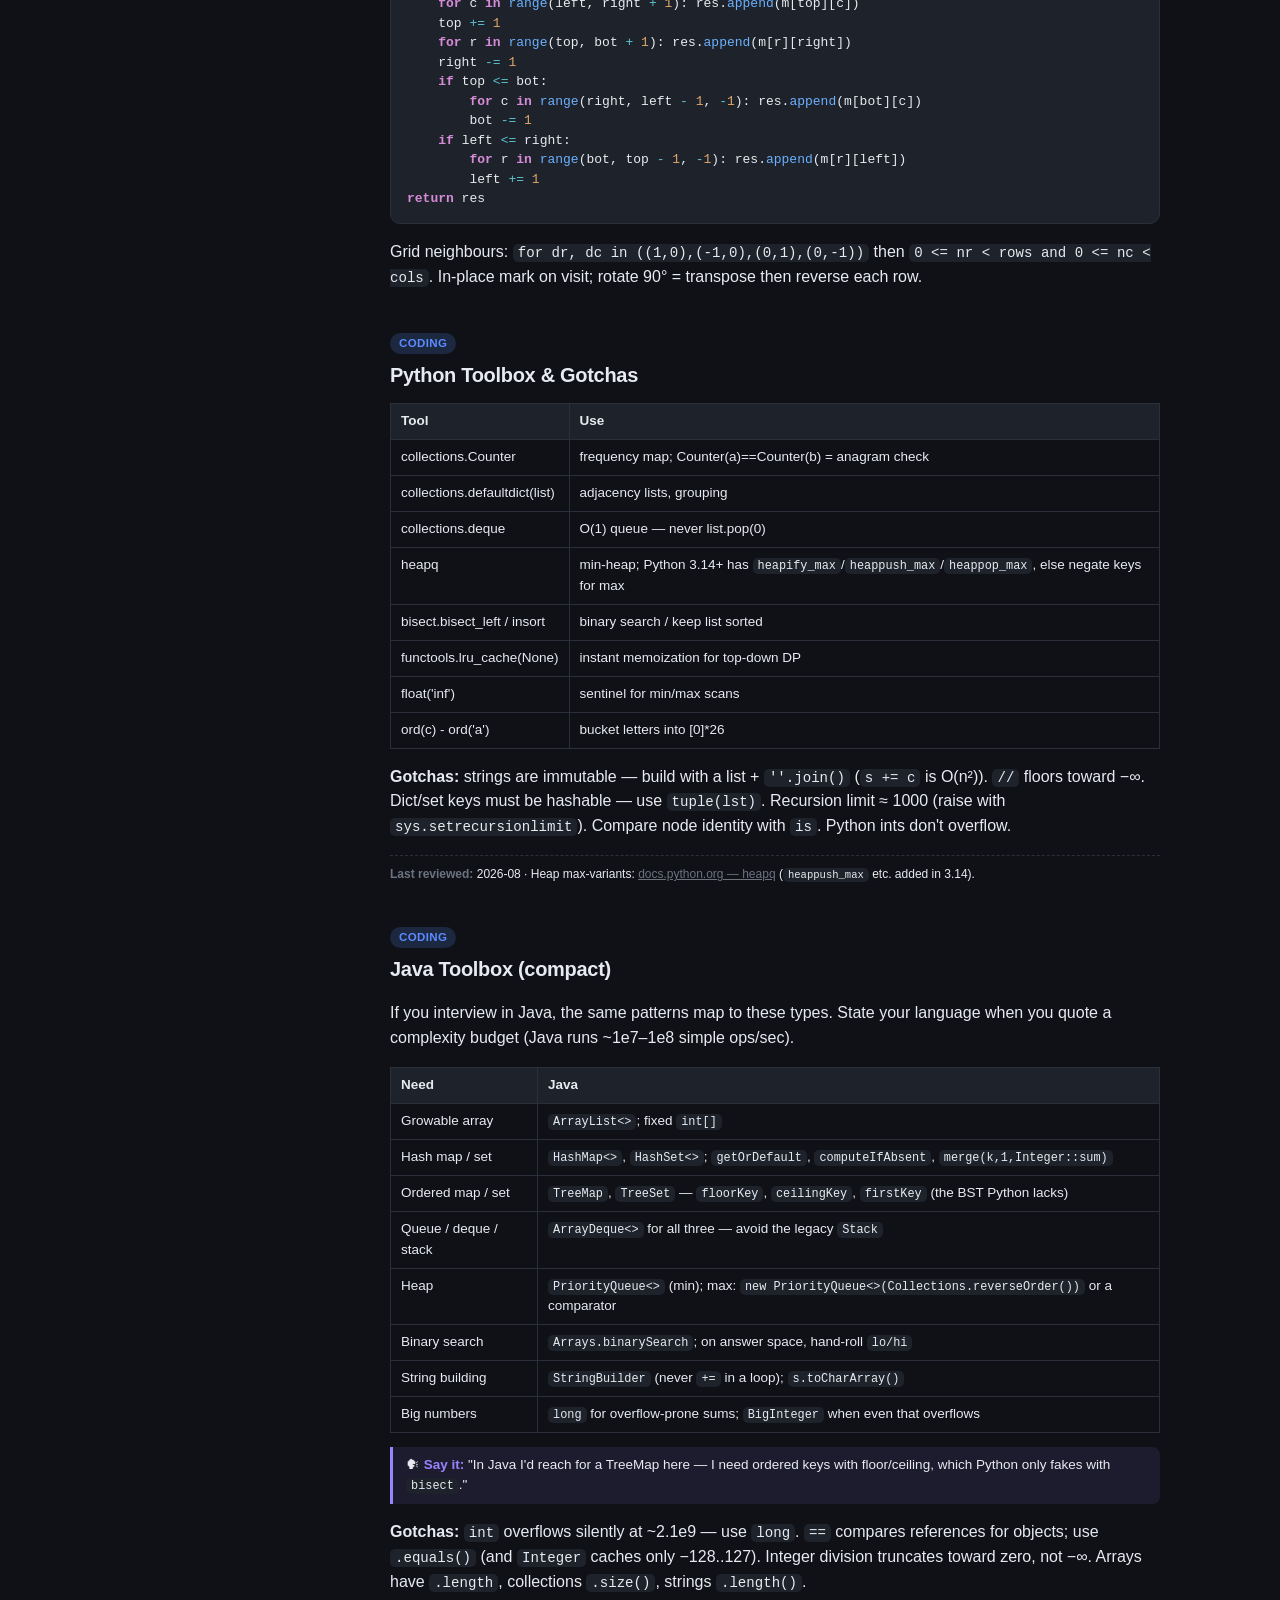
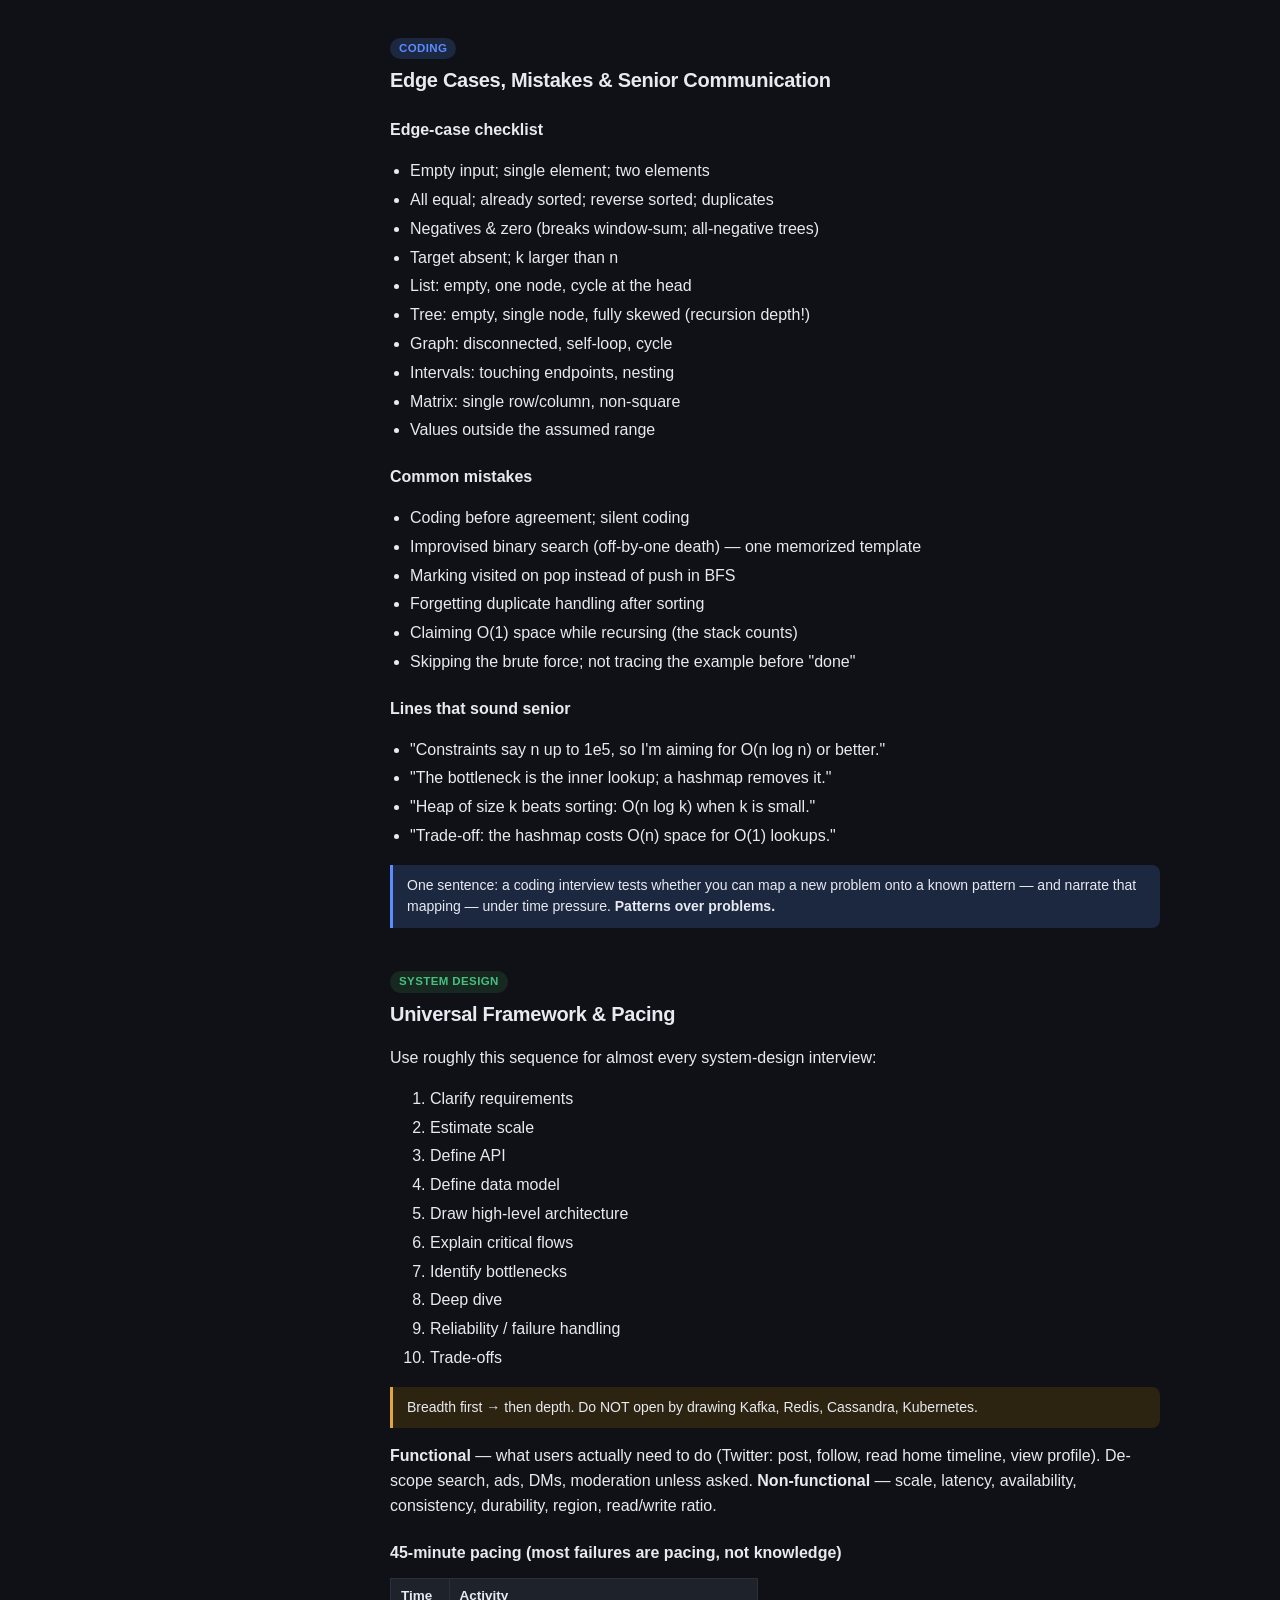
==== commit 00604cca: "Set default theme to Midnight Co-Authored-By: Claude Opus 4.8 <noreply@anthropic.com>" ====
--- a/site/index.html
+++ b/site/index.html
@@ -1,5 +1,5 @@
 <!doctype html>
-<html lang="en" data-theme="gruvbox">
+<html lang="en" data-theme="dark">
 <head>
   <meta charset="utf-8">
   <meta name="viewport" content="width=device-width, initial-scale=1">
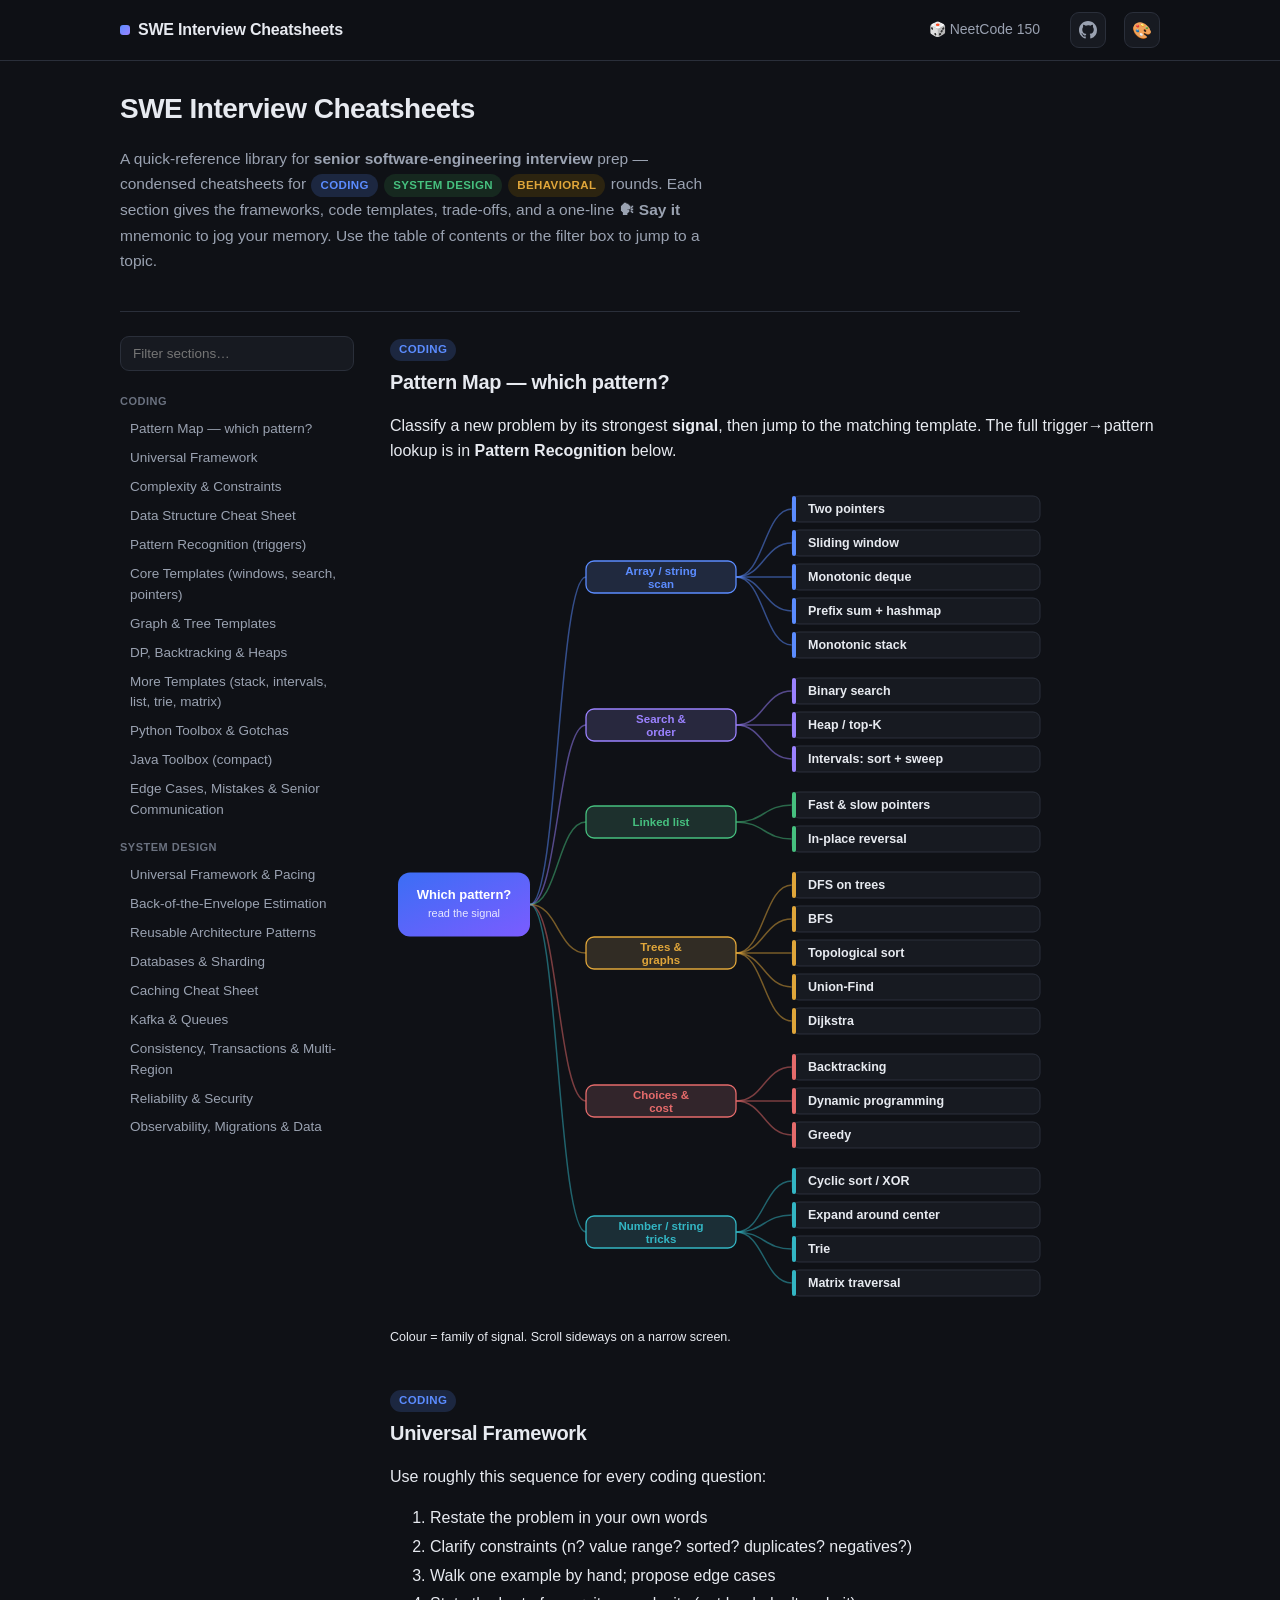
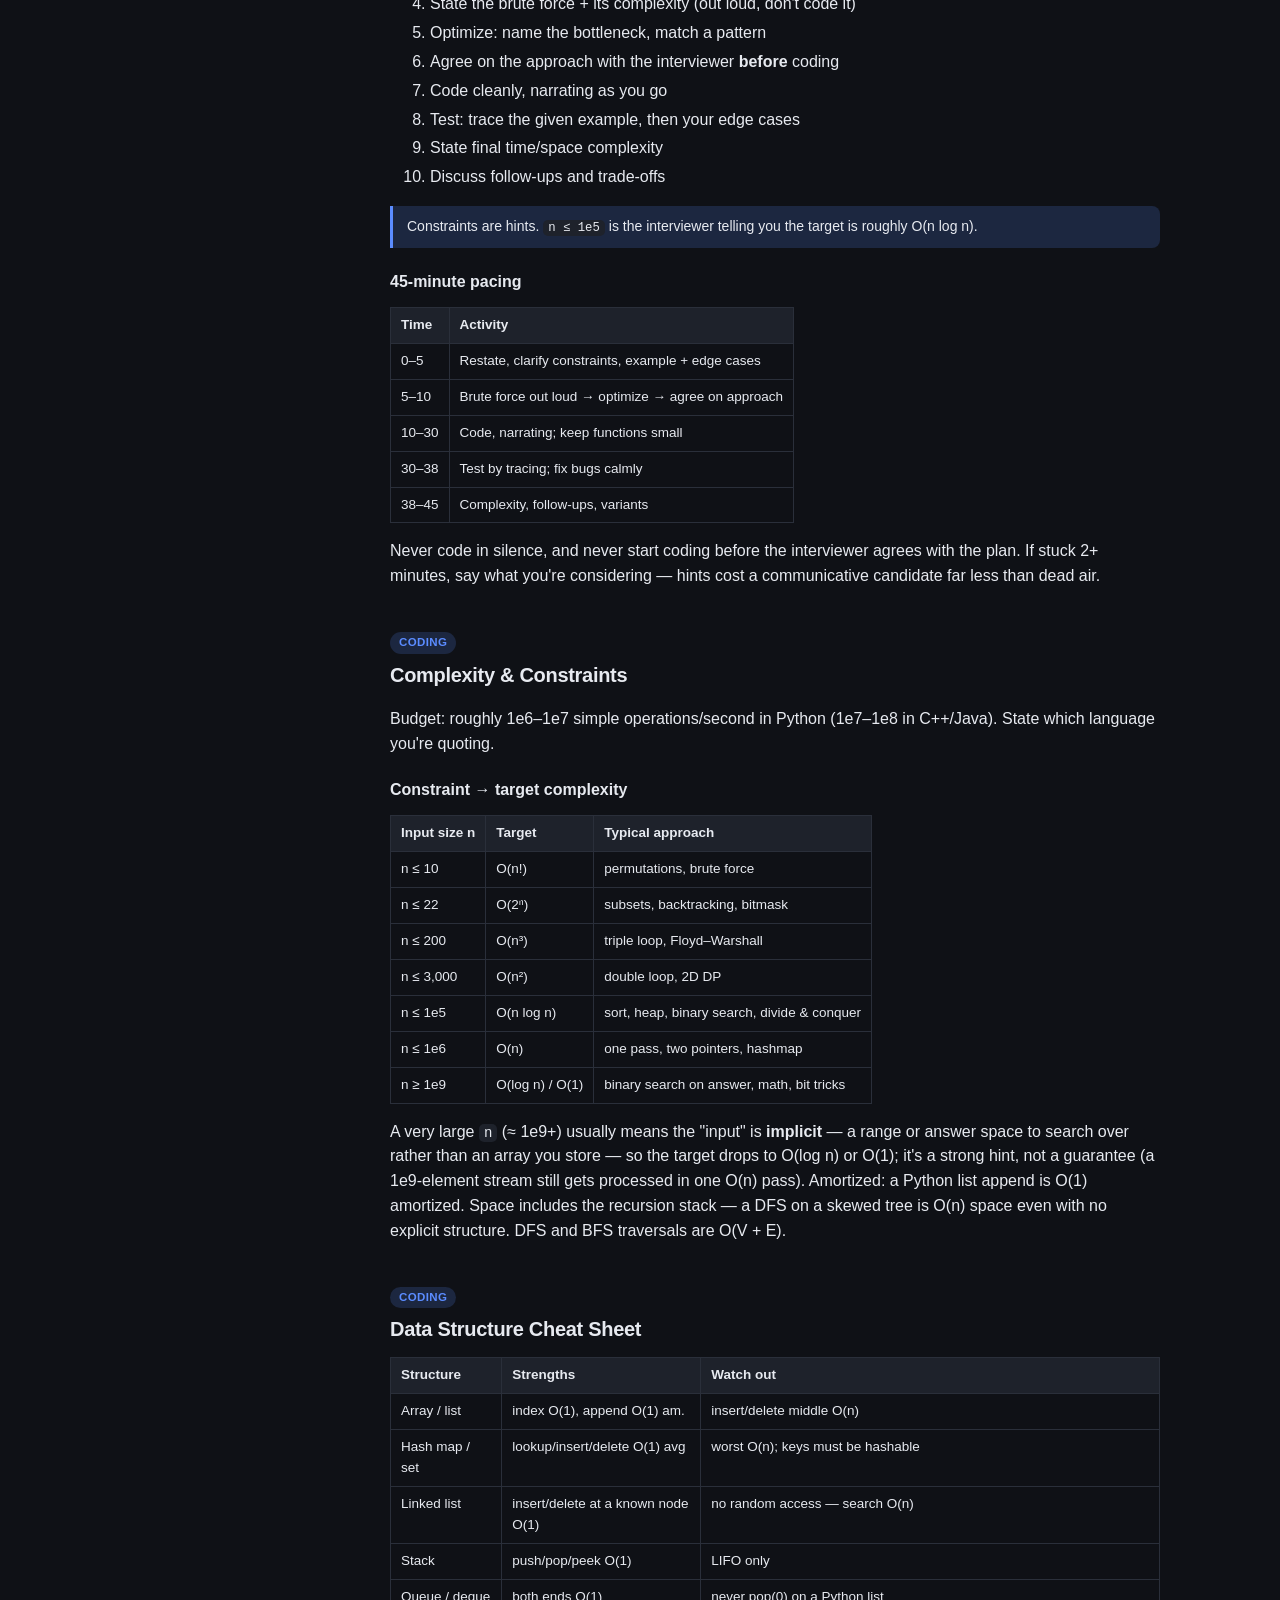
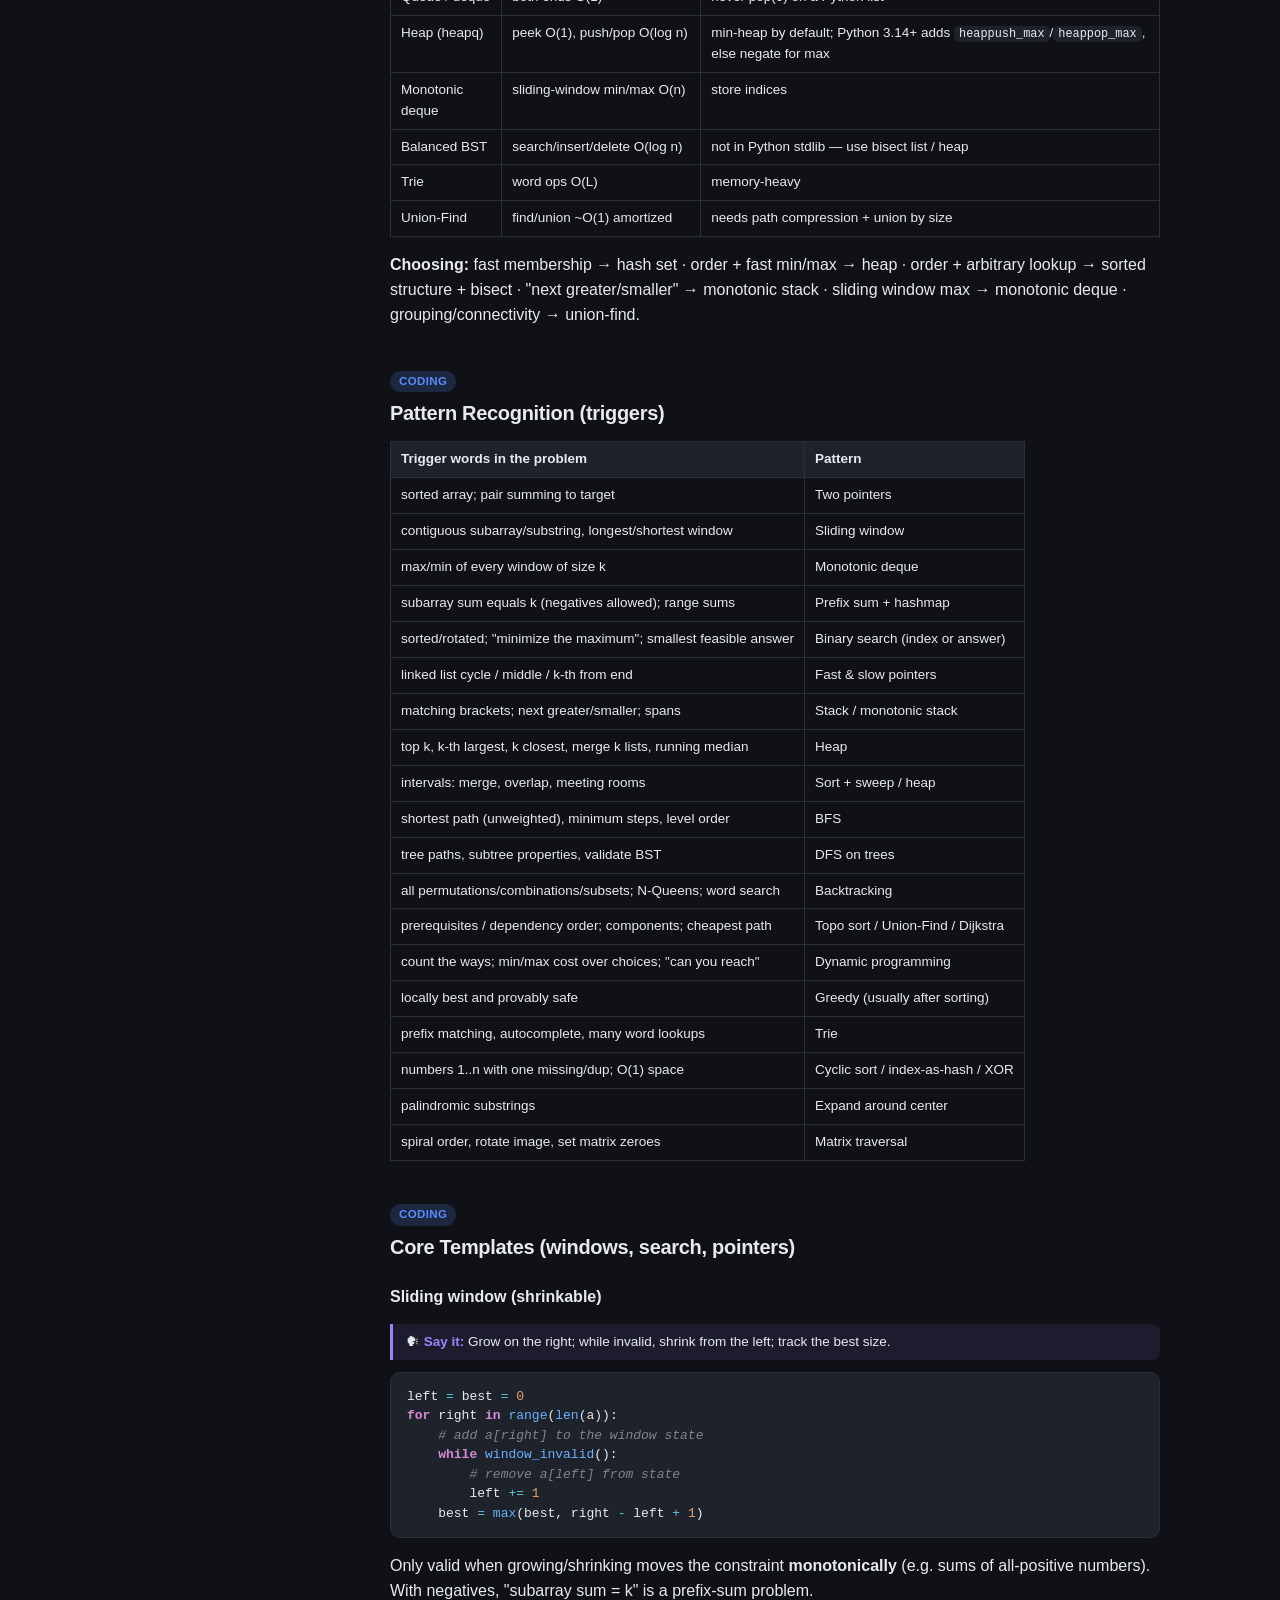
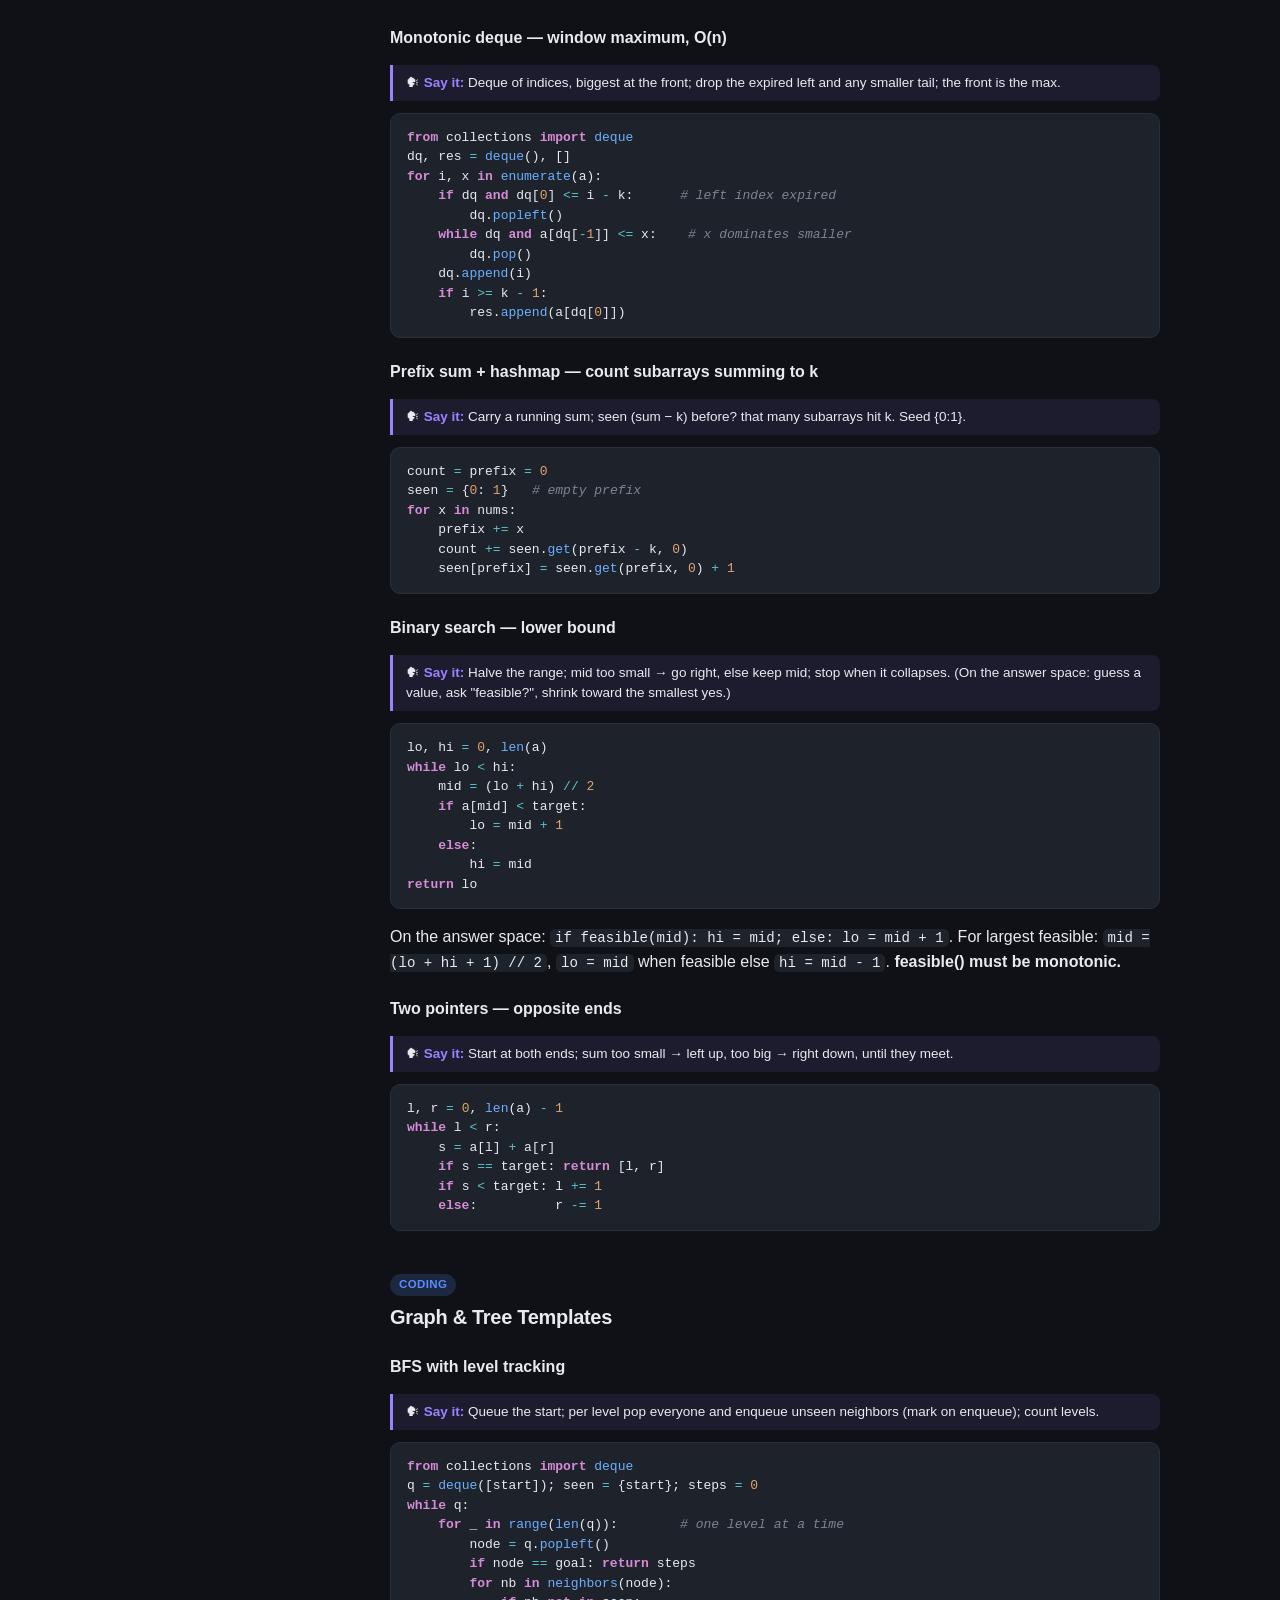
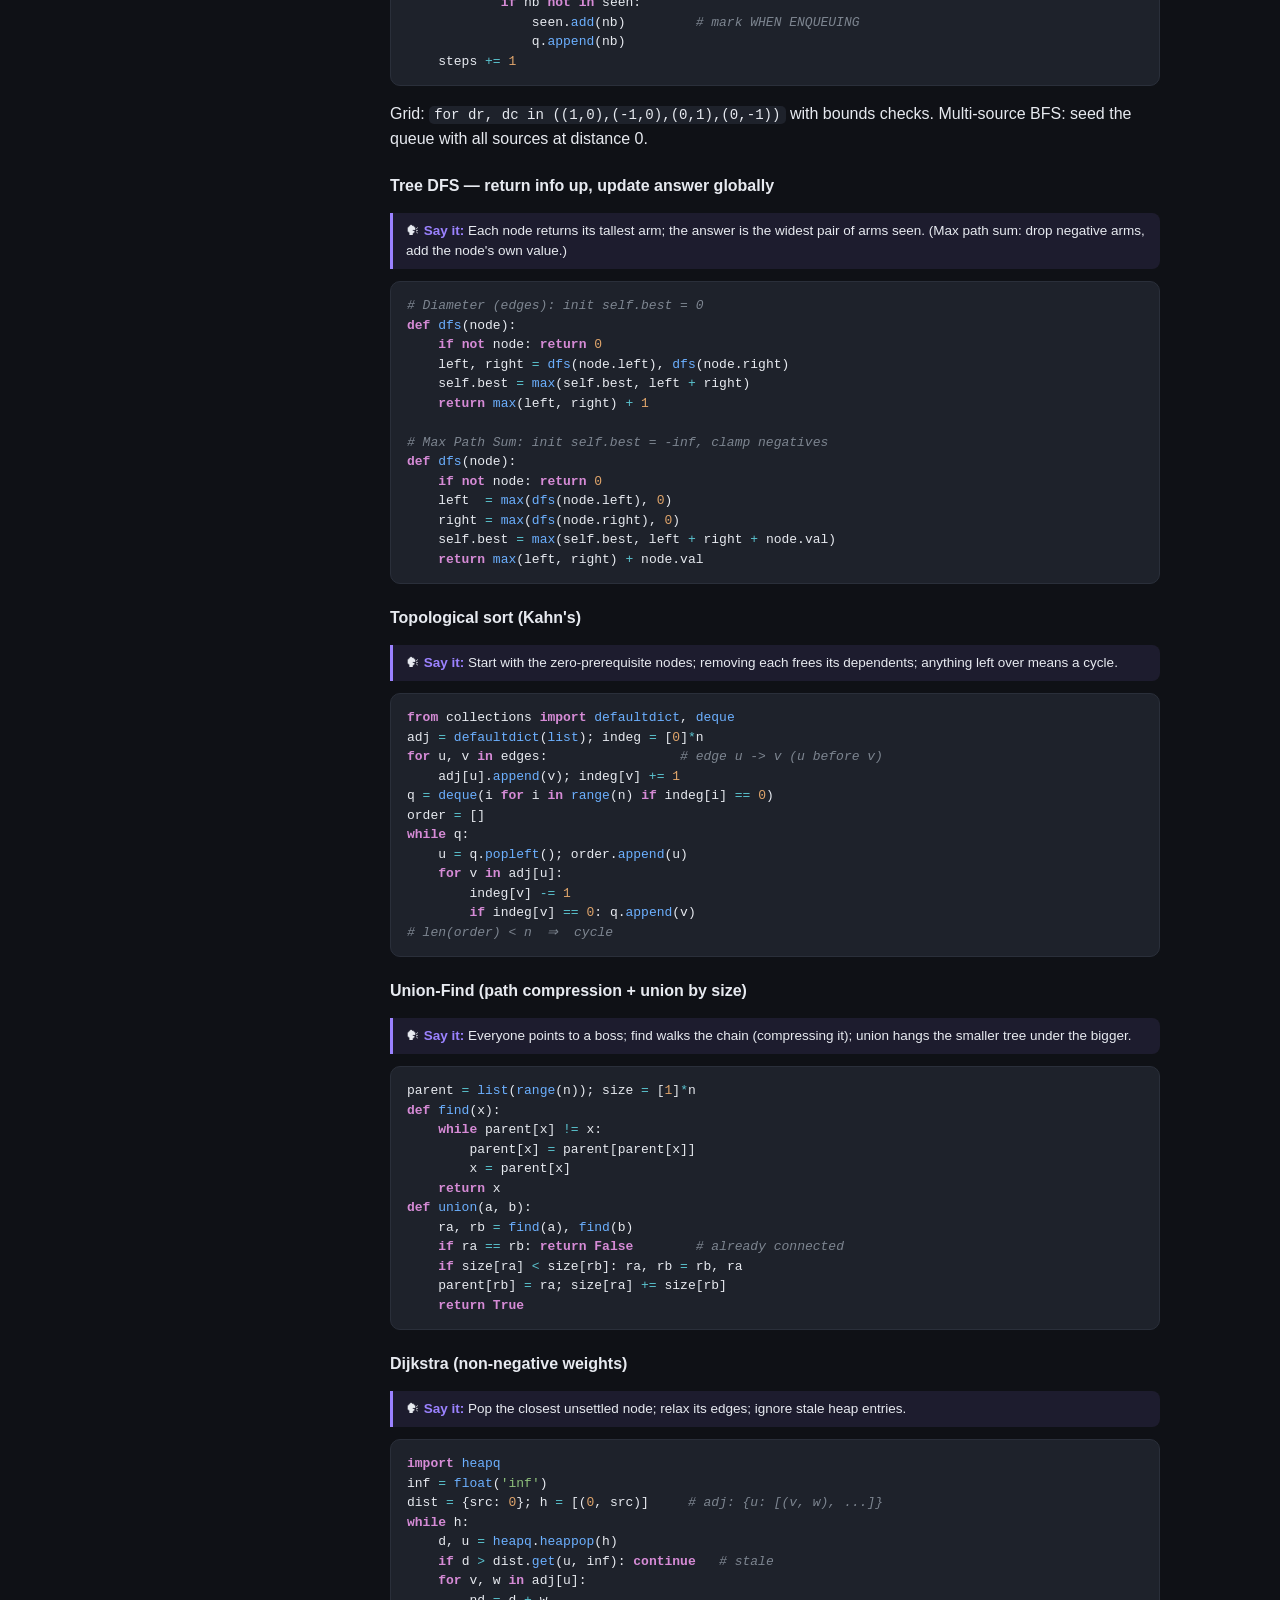
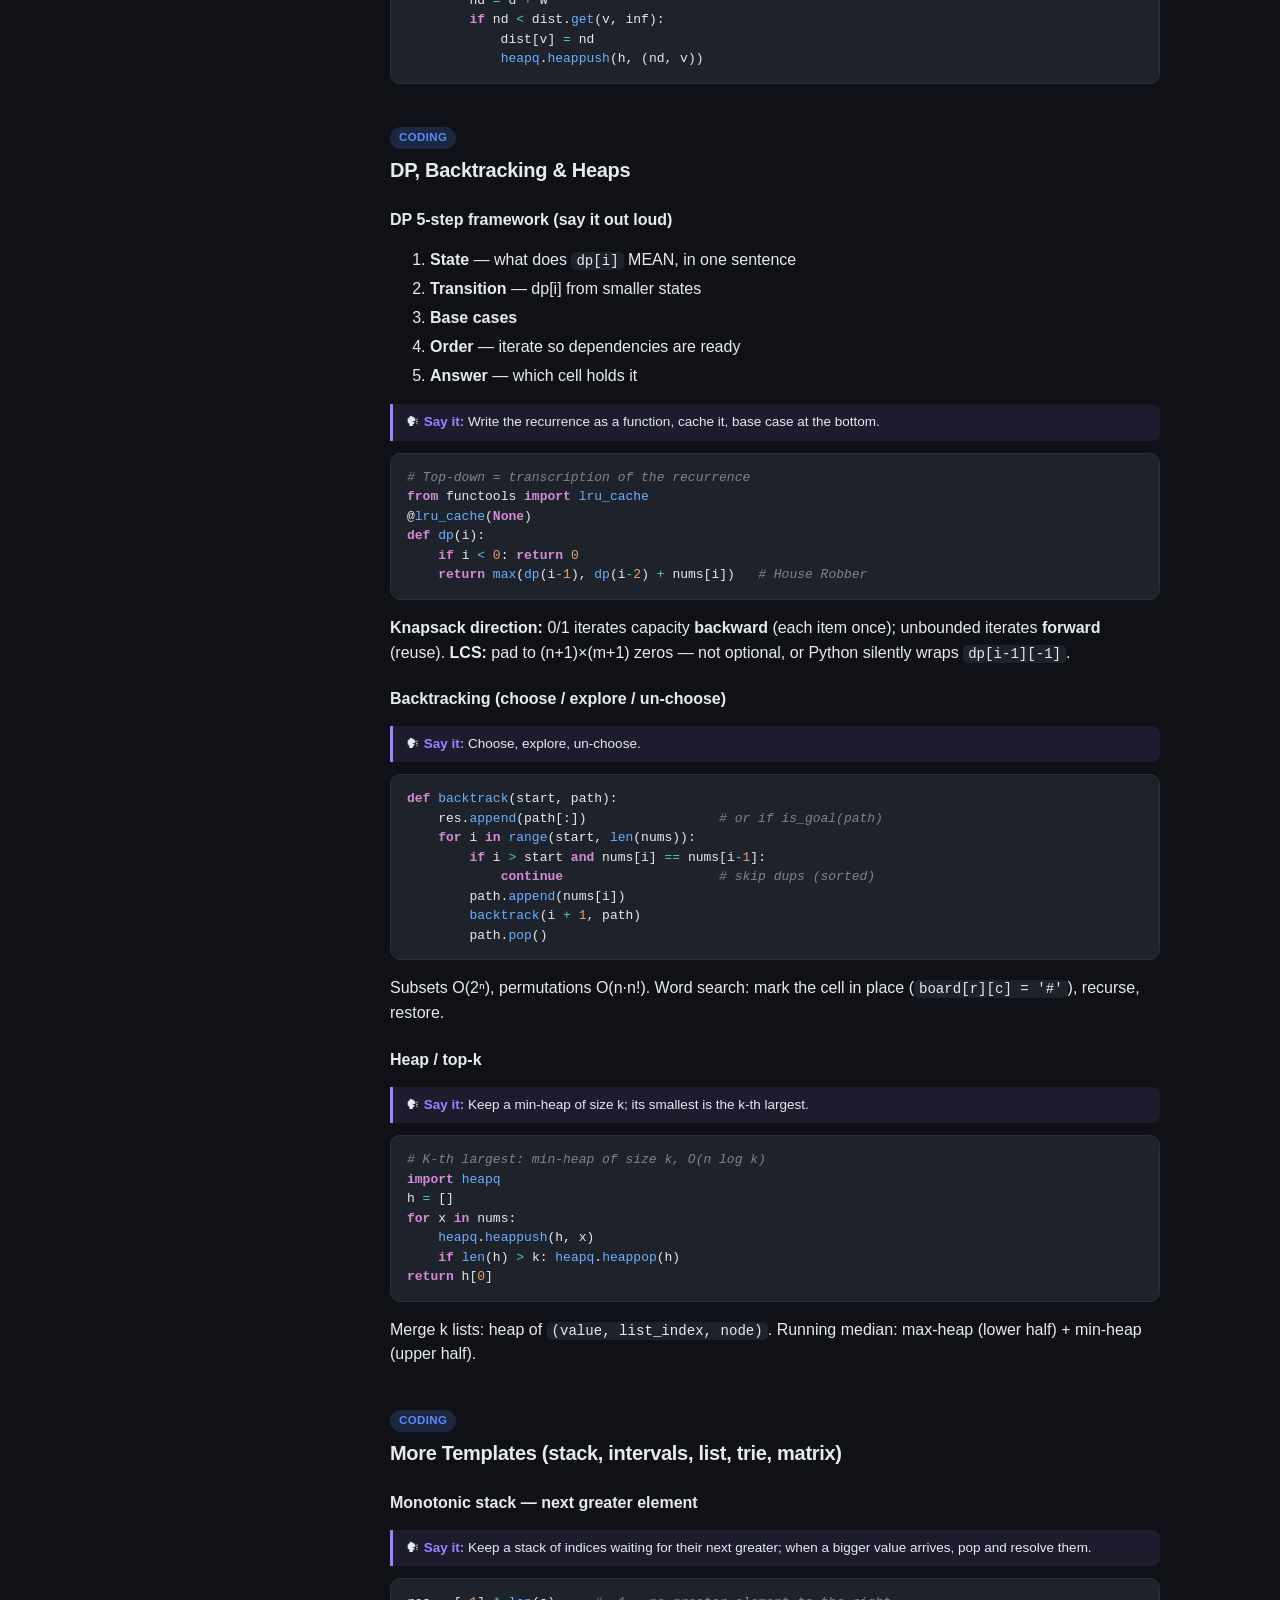
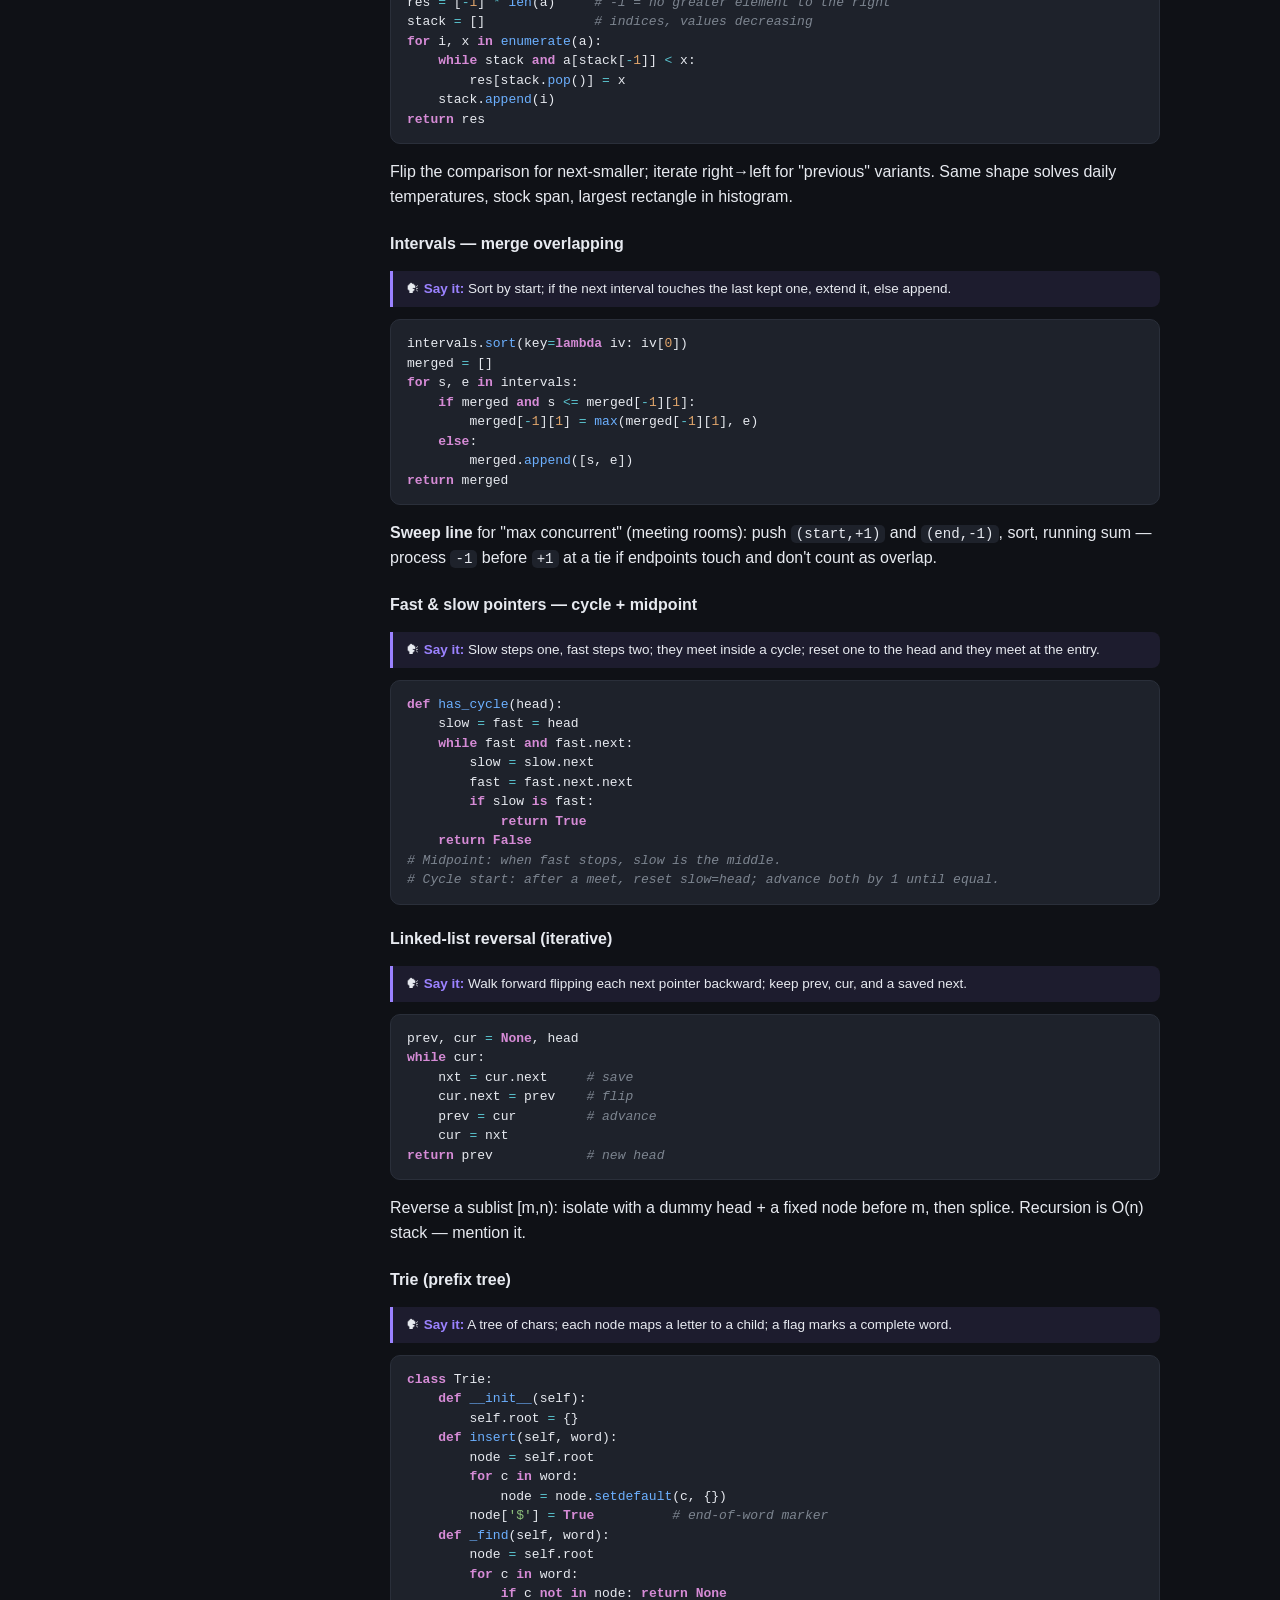
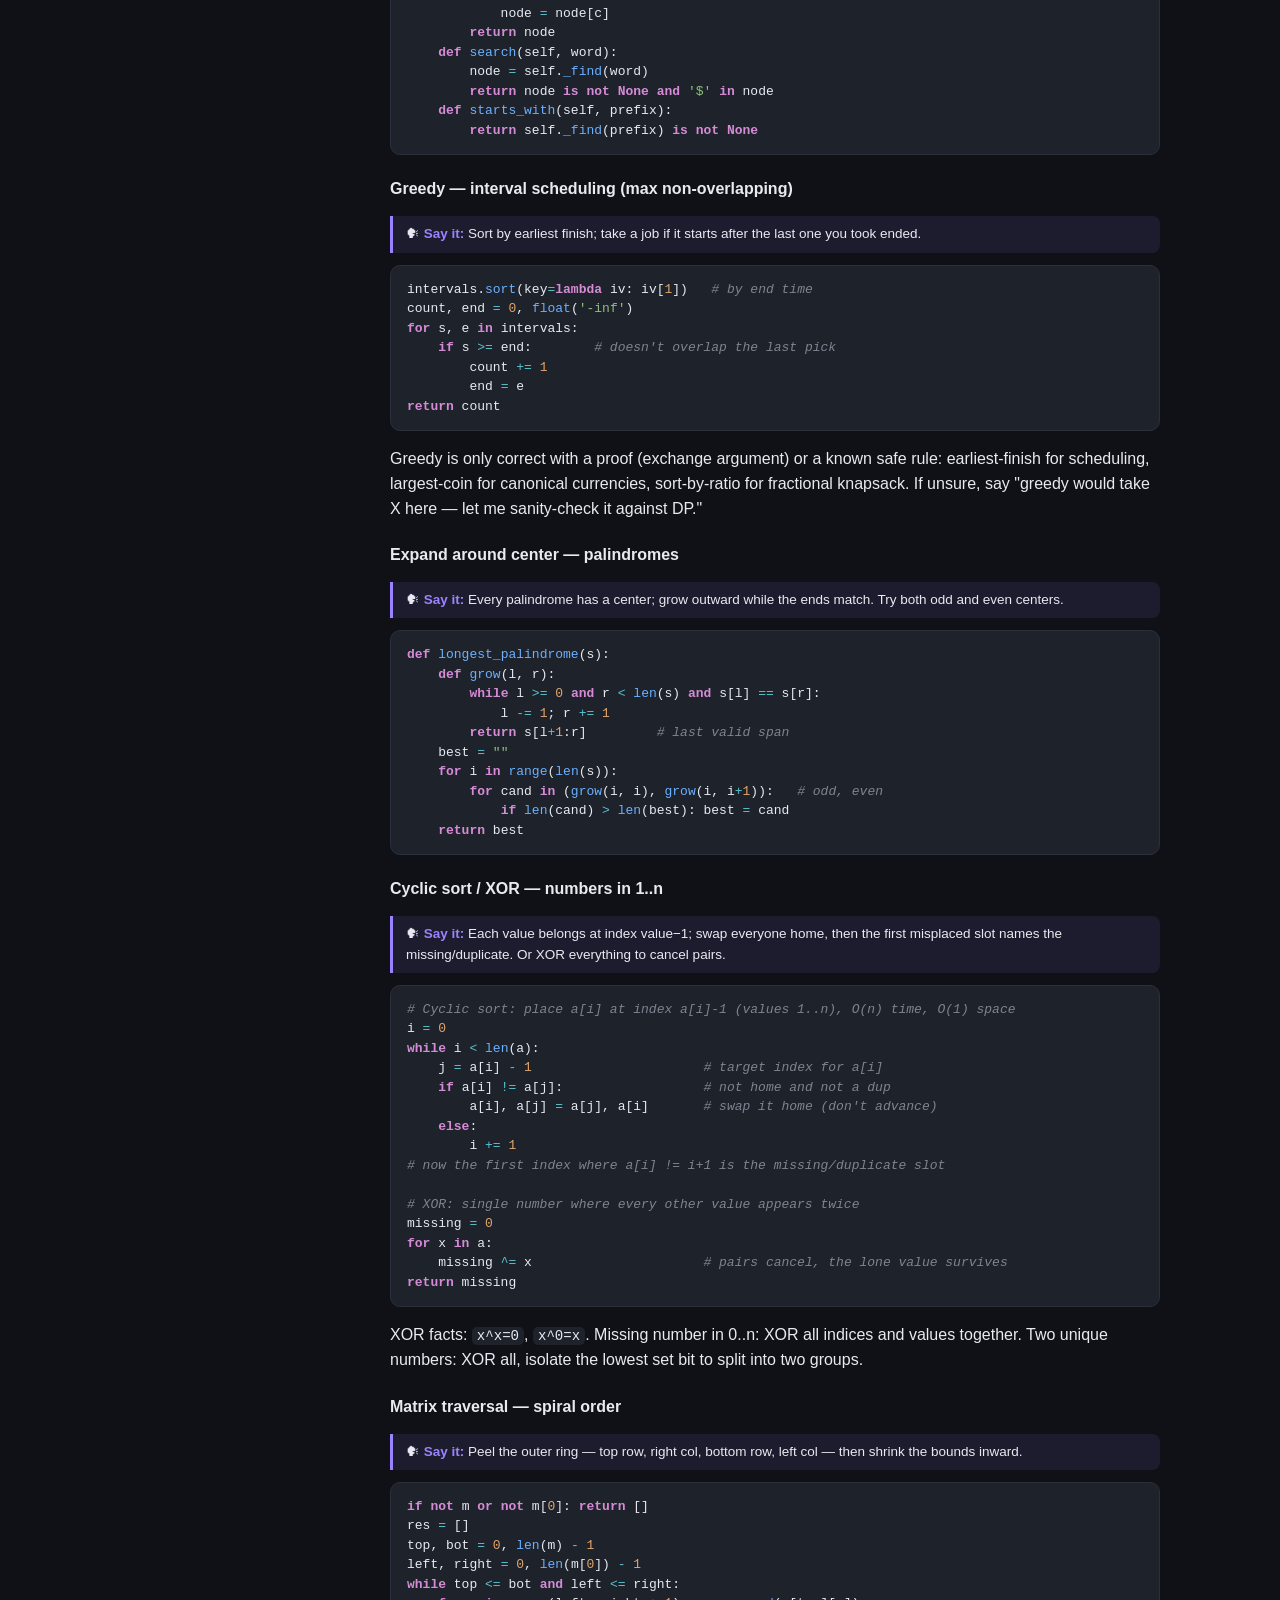
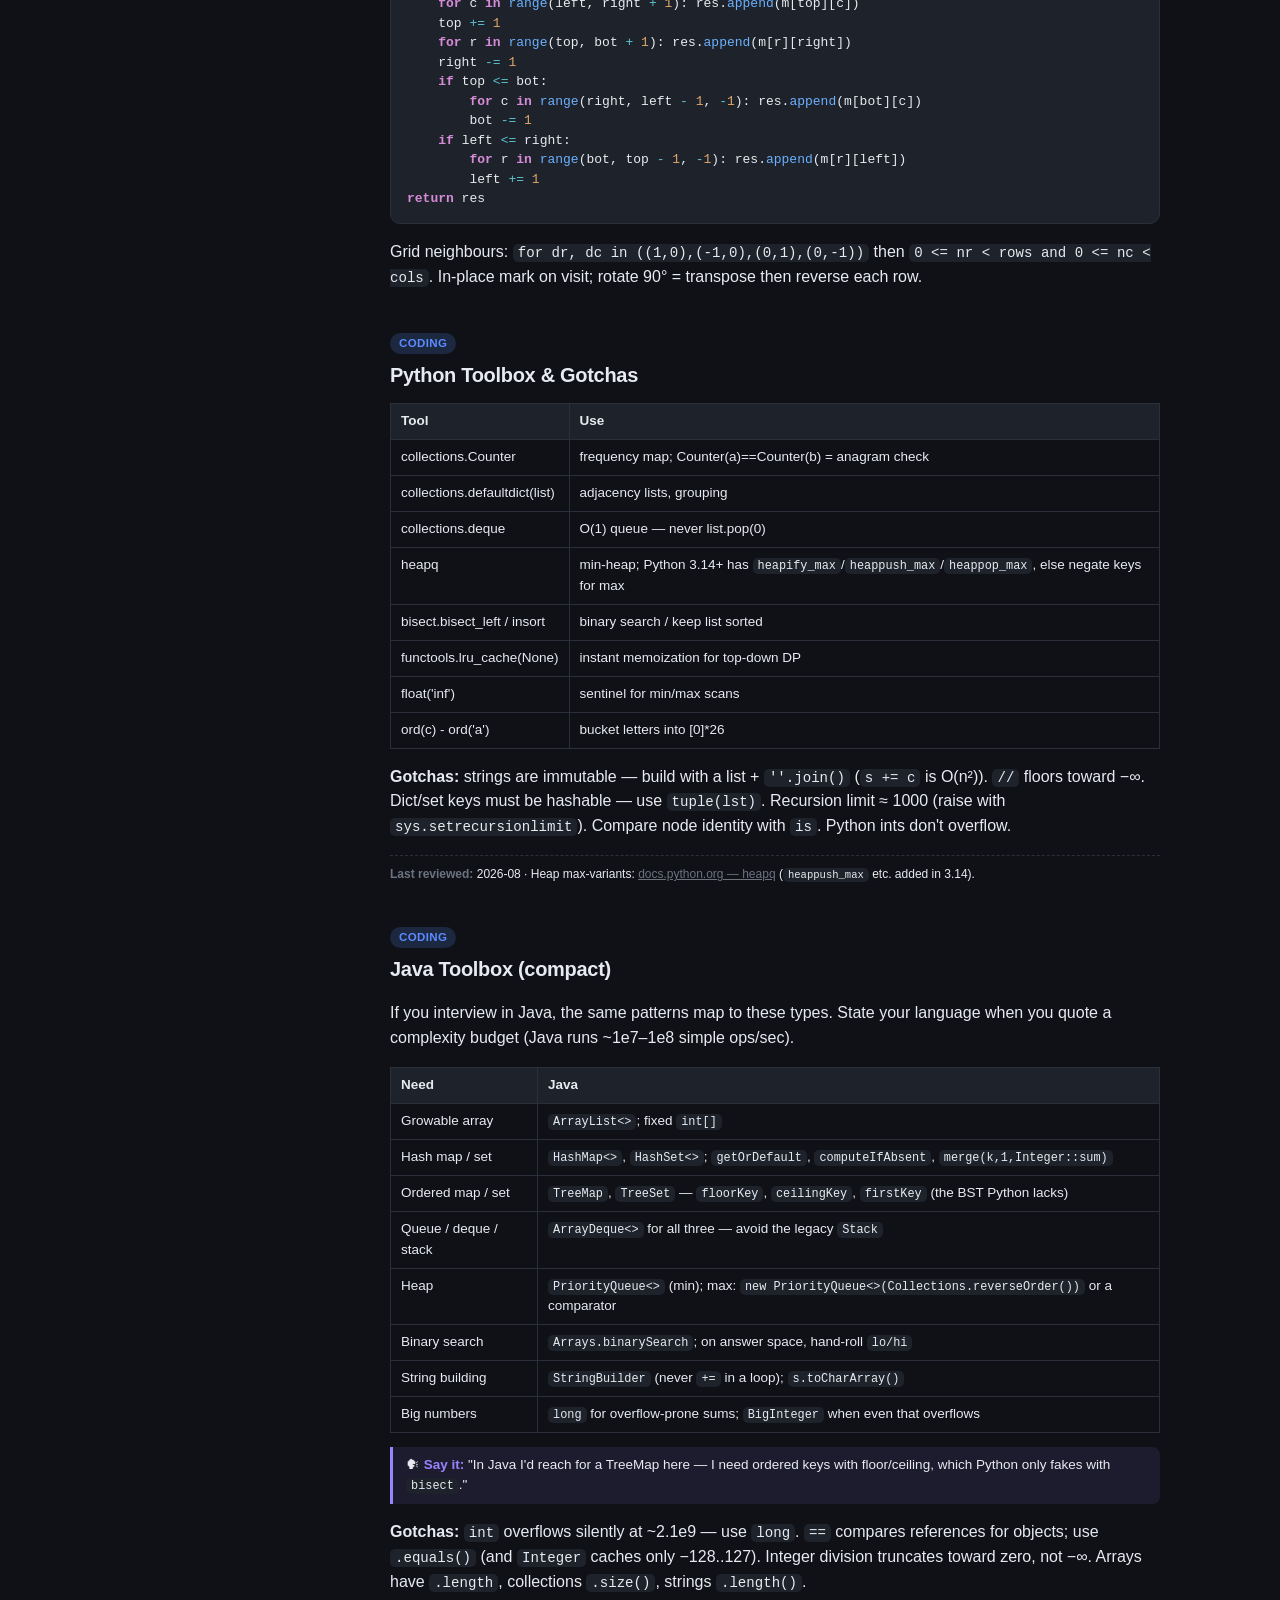
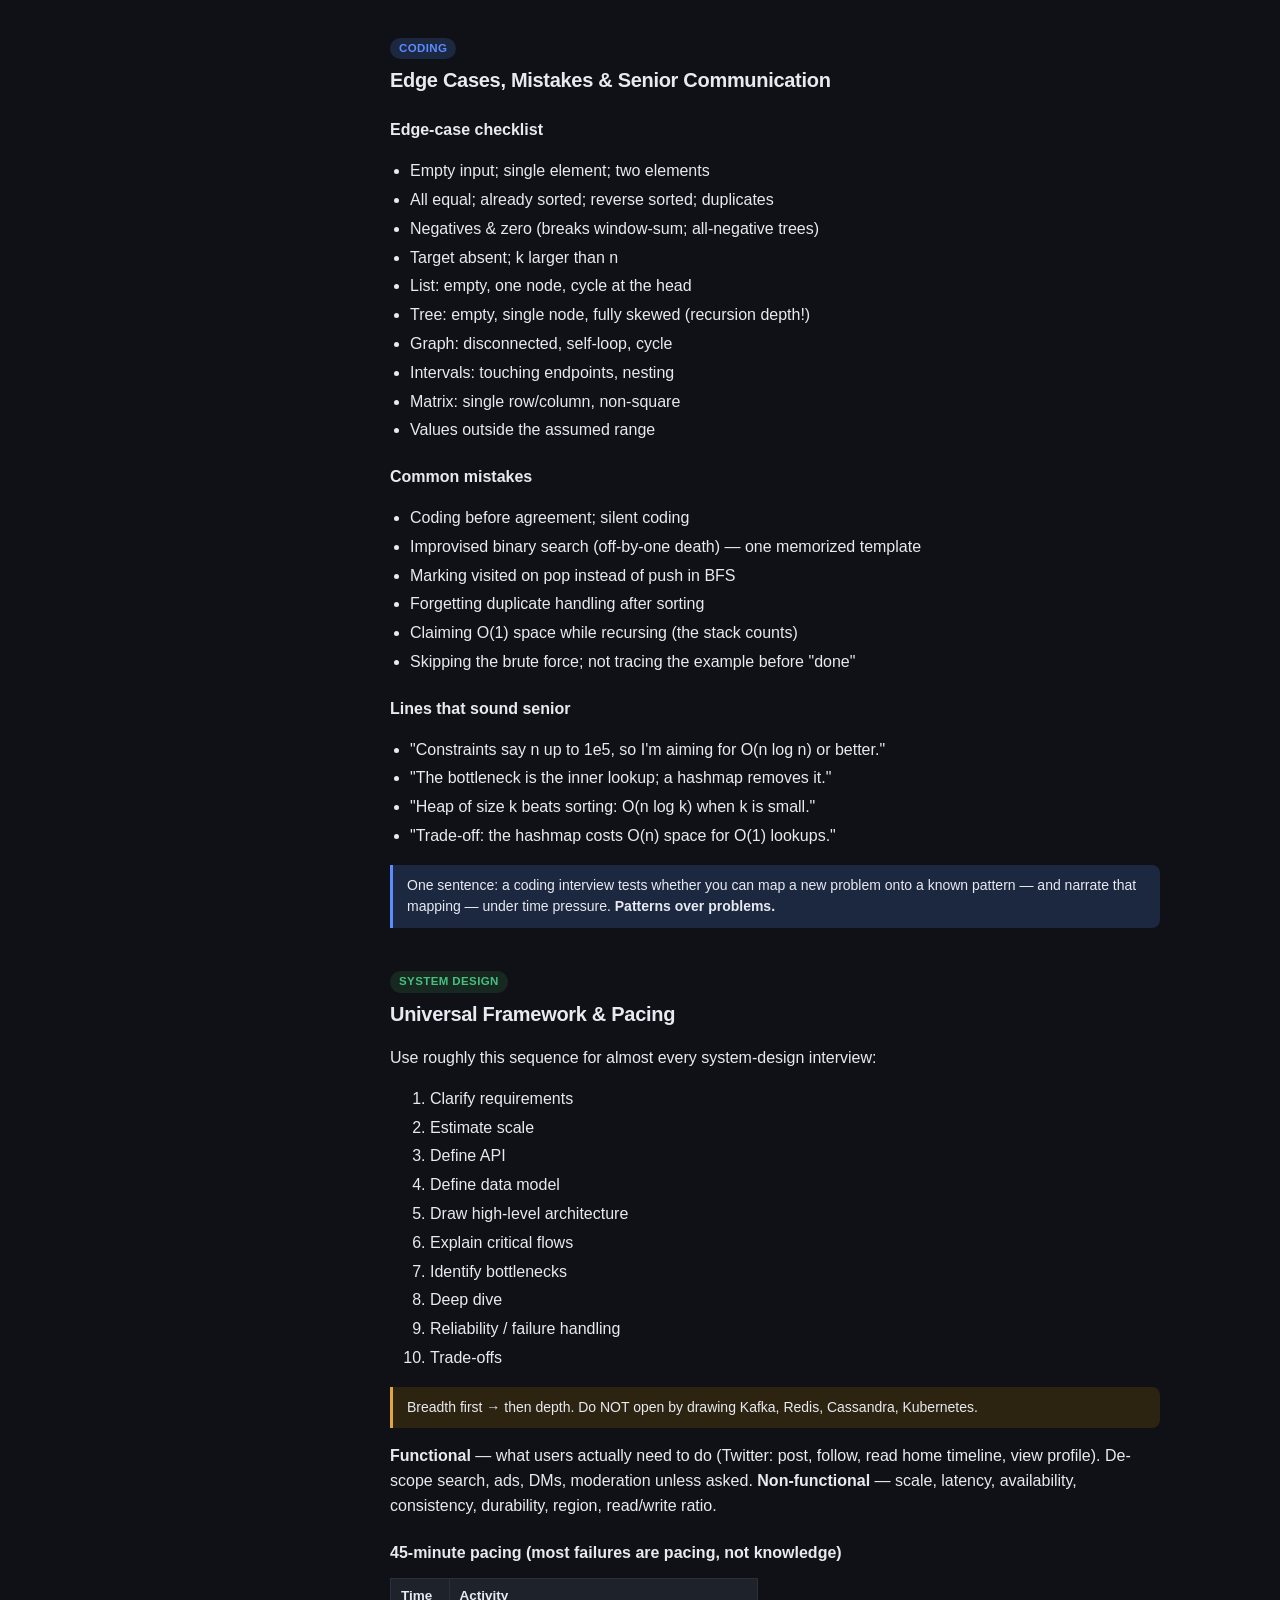
==== commit cd23c554: "Add NeetCode 150 random-recall page New neetcode.html shows a random NeetCode 150 problem on each lo" ====
--- a/site/index.html
+++ b/site/index.html
@@ -12,6 +12,7 @@
     <div class="top-inner">
       <div class="brand"><span class="dot"></span> SWE Interview Cheatsheets</div>
       <div style="flex:1"></div>
+      <a class="nav-link" href="neetcode.html" title="Random NeetCode 150 problem">🎲 NeetCode 150</a>
       <a class="icon-btn" href="https://github.com/felixvo/swe-interview-cheatsheets" target="_blank" rel="noopener" title="View source on GitHub" aria-label="View source on GitHub">
         <svg viewBox="0 0 16 16" width="18" height="18" fill="currentColor" aria-hidden="true"><path d="M8 0C3.58 0 0 3.58 0 8c0 3.54 2.29 6.53 5.47 7.59.4.07.55-.17.55-.38 0-.19-.01-.82-.01-1.49-2.01.37-2.53-.49-2.69-.94-.09-.23-.48-.94-.82-1.13-.28-.15-.68-.52-.01-.53.63-.01 1.08.58 1.23.82.72 1.21 1.87.87 2.33.66.07-.52.28-.87.51-1.07-1.78-.2-3.64-.89-3.64-3.95 0-.87.31-1.59.82-2.15-.08-.2-.36-1.02.08-2.12 0 0 .67-.21 2.2.82a7.6 7.6 0 012-.27c.68 0 1.36.09 2 .27 1.53-1.04 2.2-.82 2.2-.82.44 1.1.16 1.92.08 2.12.51.56.82 1.27.82 2.15 0 3.07-1.87 3.75-3.65 3.95.29.25.54.73.54 1.48 0 1.07-.01 1.93-.01 2.2 0 .21.15.46.55.38A8.013 8.013 0 0016 8c0-4.42-3.58-8-8-8z"/></svg>
       </a>
@@ -26,6 +27,7 @@
   <script src="data/reference.js"></script>
   <!-- logic -->
   <script src="js/highlight.js"></script>
+  <script src="js/theme.js"></script>
   <script src="js/app.js"></script>
 </body>
 </html>
--- a/site/css/styles.css
+++ b/site/css/styles.css
@@ -461,3 +461,49 @@
 .chip.on { background: var(--accent); border-color: var(--accent); color: #fff; }
 .kbd { font-family: var(--mono); font-size: 11px; border: 1px solid var(--border); border-bottom-width: 2px; border-radius: 5px; padding: 1px 6px; color: var(--text-dim); }
 footer.foot { text-align: center; color: var(--text-faint); font-size: 12.5px; margin-top: 50px; }
+
+/* ===== Header nav link ===== */
+.nav-link { padding: 7px 12px; border-radius: 9px; color: var(--text-dim); font-size: 14px; font-weight: 500; white-space: nowrap; }
+.nav-link:hover { background: var(--surface-2); color: var(--text); text-decoration: none; }
+.nav-link.active { background: var(--accent-weak); color: var(--accent); }
+
+/* ===== NeetCode 150 recall page ===== */
+.nc-wrap { max-width: 820px; }
+.nc-toolbar { display: flex; align-items: center; justify-content: space-between; gap: 12px; flex-wrap: wrap; margin-bottom: 14px; }
+.nc-select { font-family: inherit; font-size: 14px; padding: 8px 12px; border-radius: 9px; border: 1px solid var(--border); background: var(--surface); color: var(--text); max-width: 100%; }
+.nc-progress { font-size: 13px; color: var(--text-faint); }
+.nc-card { padding: 24px 26px; }
+.nc-meta { display: flex; gap: 8px; flex-wrap: wrap; }
+.nc-easy { background: var(--green-weak); color: var(--green); }
+.nc-medium { background: var(--amber-weak); color: var(--amber); }
+.nc-hard { background: var(--red-weak); color: var(--red); }
+.nc-title { font-size: 26px; margin: 12px 0 6px; line-height: 1.25; }
+.nc-title a { color: var(--text); }
+.nc-title a:hover { color: var(--accent); text-decoration: none; }
+.nc-oneliner { font-size: 16px; padding: 12px 15px; margin: 16px 0 8px; line-height: 1.5; }
+.nc-complexity { font-family: var(--mono); font-size: 12.5px; margin-bottom: 4px; }
+.nc-solution { position: relative; }
+.nc-solution pre { margin: 14px 0; transition: filter .15s ease; }
+.nc-reveal { display: none; }
+.nc-solution.hidden pre { filter: blur(7px); user-select: none; pointer-events: none; min-height: 140px; }
+.nc-solution.hidden .nc-reveal {
+  display: flex; align-items: center; justify-content: center; gap: 6px; flex-wrap: wrap;
+  position: absolute; inset: 0; width: 100%; border: 1px dashed var(--border); border-radius: 10px;
+  background: color-mix(in srgb, var(--surface) 55%, transparent); color: var(--text-dim);
+  font-family: inherit; font-size: 14px; font-weight: 600; cursor: pointer; padding: 16px; text-align: center;
+}
+.nc-solution.hidden .nc-reveal:hover { color: var(--text); border-color: var(--text-faint); }
+.nc-actions { margin-top: 6px; }
+.nc-actions .kbd { margin-left: 6px; }
+.btn.primary .kbd { color: #fff; border-color: rgba(255,255,255,.5); }
+.nc-auto { display: inline-flex; align-items: center; gap: 7px; margin-top: 14px; font-size: 13px; cursor: pointer; }
+.nc-hint { font-size: 12.5px; text-align: center; margin-top: 16px; }
+@media (max-width: 600px) {
+  .top-inner { padding: 12px 16px; gap: 10px; }
+  .top-inner .brand { font-size: 0; }               /* keep just the logo dot on phones */
+  .app.nc-wrap { padding: 0 16px 60px; }
+  .nc-card { padding: 18px 16px; }
+  .nc-title { font-size: 21px; }
+  .nc-oneliner { font-size: 15px; }
+  .nc-actions .btn { flex: 1; }
+}
